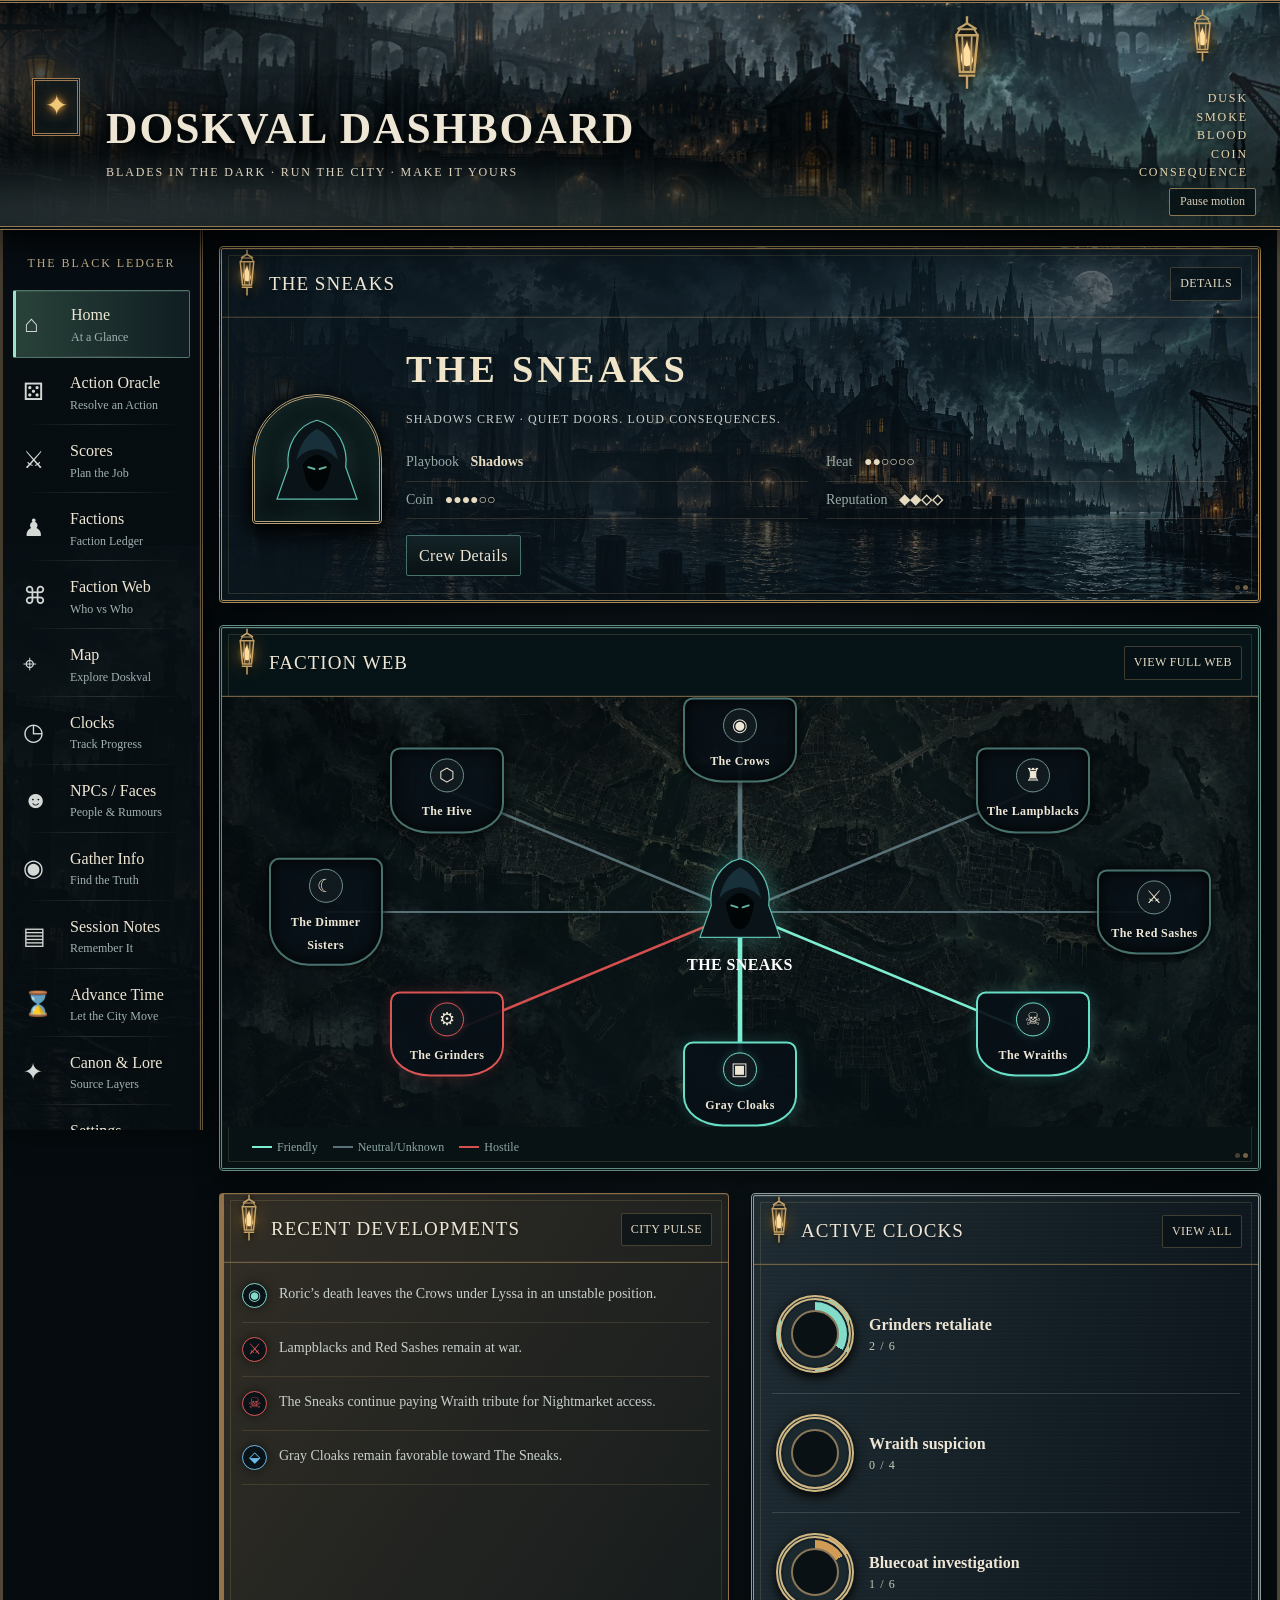
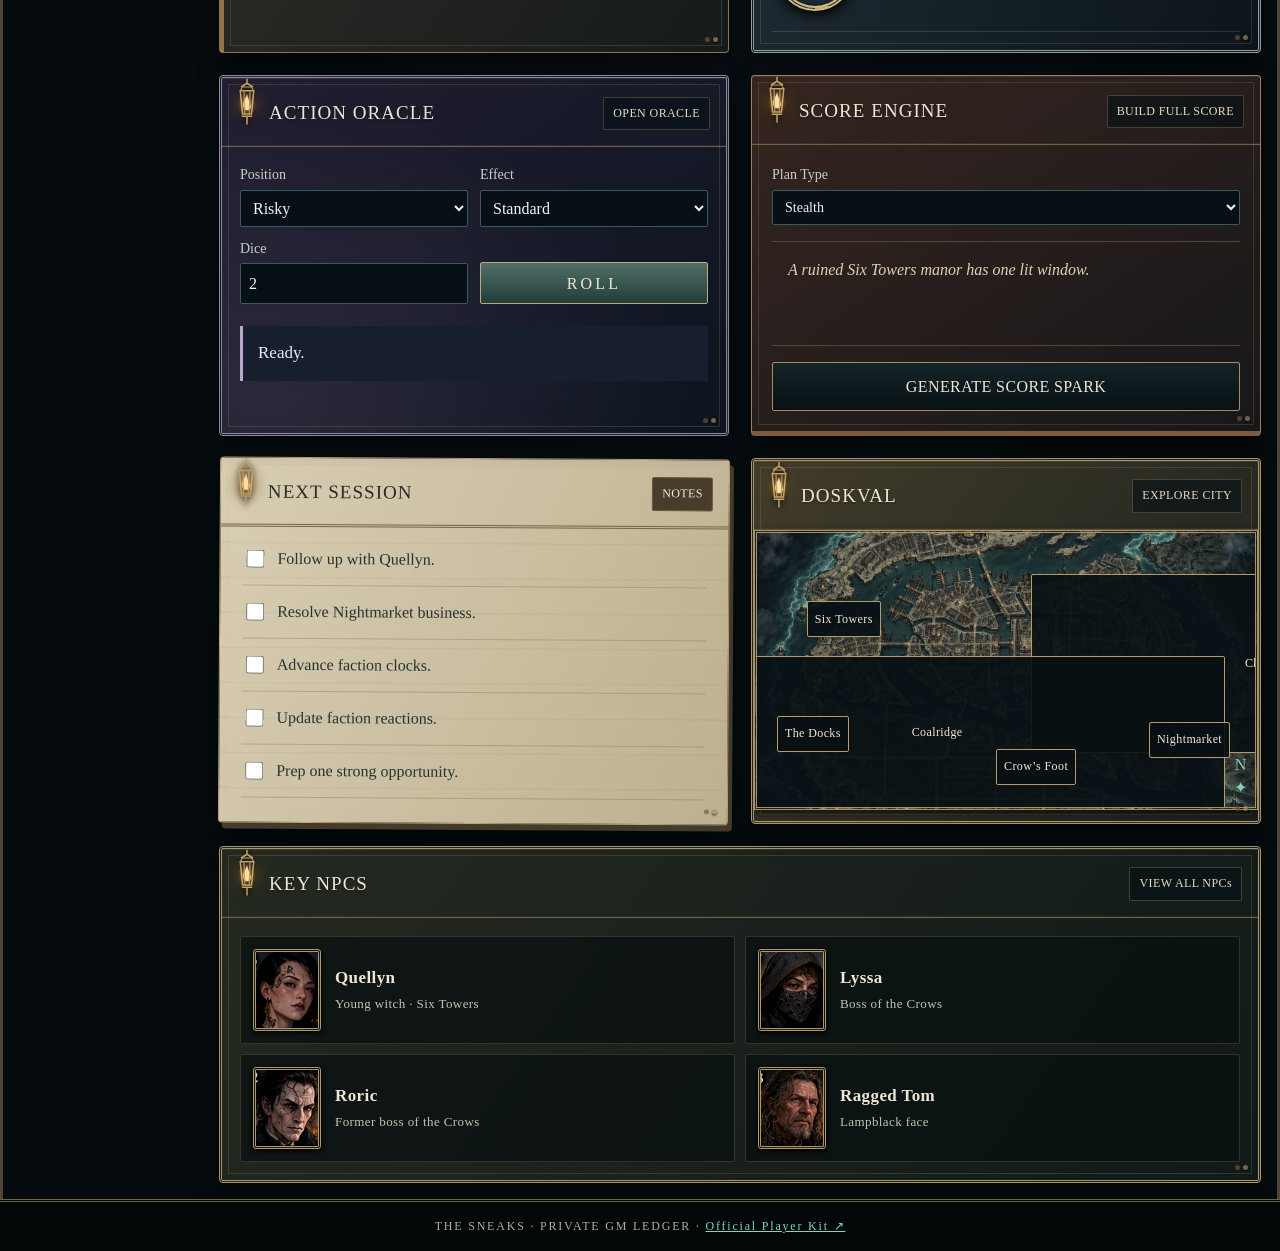
==== index.html @ c93703ad "Remove Atmosphere from dashboard" ====
<!doctype html>
<html lang="en">
<head>
<meta charset="utf-8">
<meta name="viewport" content="width=device-width,initial-scale=1,viewport-fit=cover">
<meta name="theme-color" content="#071113">
<meta name="apple-mobile-web-app-capable" content="yes">
<meta name="apple-mobile-web-app-status-bar-style" content="black-translucent">
<title>Doskval Dashboard · The Sneaks</title>
<link rel="stylesheet" href="doskval-v3.css?v=20260912-consolidated1">
<link rel="stylesheet" href="visual-v4.css?v=20260912-consolidated1">
<link rel="stylesheet" href="lore-pass.css?v=20260912-consolidated1">
<link rel="stylesheet" href="npc-gallery.css?v=20260912-consolidated1">
<link rel="stylesheet" href="npc-artwork-pass.css?v=20260912-consolidated1">
<link rel="stylesheet" href="npc-premium-pass.css?v=20260912-consolidated1">
<link rel="stylesheet" href="npc-functionality.css?v=20260912-macguffins1">
<link rel="stylesheet" href="crew-hq.css?v=20260912-consolidated1">
<link rel="stylesheet" href="consolidated.css?v=20260912-consolidated1">
<link rel="stylesheet" href="faction-experience.css?v=20260912-factionnotes1">
<link rel="stylesheet" href="map-experience.css?v=20260912-mapcanon1">
<link rel="stylesheet" href="phase1-visual.css?v=20260912-living-city">
</head>
<body>
<div class="mist m1"></div><div class="mist m2"></div>
<header class="masthead">
  <div class="lantern">✦</div>
  <div class="brand"><h1>DOSKVAL DASHBOARD</h1><p>BLADES IN THE DARK · RUN THE CITY · MAKE IT YOURS</p></div>
  <div class="cityline" aria-hidden="true">Doskvol skyline</div>
  <div class="motto">DUSK<br>SMOKE<br>BLOOD<br>COIN<br>CONSEQUENCE</div>
</header>
<div class="app-shell">
  <nav id="nav" class="sidebar" aria-label="Dashboard sections"></nav>
  <main id="main" class="main"></main>
</div>
<footer>THE SNEAKS · PRIVATE GM LEDGER · <a href="https://bladesinthedark.com/downloads" target="_blank" rel="noopener">Official Player Kit ↗</a></footer>
<script src="doskval-v3.js?v=20260912-consolidated1"></script>
<script src="canon-expansion.js?v=20260912-consolidated1"></script>
<script src="visual-v4.js?v=20260912-consolidated1"></script>
<script src="lore-pass.js?v=20260912-consolidated1"></script>
<script src="npc-gallery.js?v=20260912-consolidated1"></script>
<script src="npc-portraits-v3.js?v=20260912-home-portraits"></script>
<script src="npc-rumour-guard.js?v=20260912-contactintel2"></script>
<script src="npc-functionality.js?v=20260912-macguffins1"></script>
<script src="crew-hq.js?v=20260912-consolidated1"></script>
<script src="assets/faction-icons.js?v=20260912-factions1"></script>
<script src="faction-experience.js?v=20260912-factionnotes1"></script>
<script src="map-experience.js?v=20260912-mapcanon2"></script>
<script src="phase1-visual.js?v=20260912-living-city"></script>
</body>
</html>
---- doskval-v3.css ----
:root{--bg:#05090b;--panel:#0a1114;--panel2:#0d171b;--ink:#e7e1d3;--muted:#9ca7a3;--line:#34464a;--green:#79f0d5;--green2:#2f8f82;--blue:#79b9e9;--red:#df5a5a;--gold:#c59b57;--shadow:0 18px 40px #000b}*{box-sizing:border-box}html{background:#030607}body{margin:0;color:var(--ink);font-family:Georgia,'Times New Roman',serif;background:radial-gradient(circle at 50% -10%,#183038 0,#071014 34%,#030607 74%);min-height:100vh;overflow-x:hidden}.mist{position:fixed;border-radius:50%;filter:blur(44px);opacity:.08;background:var(--green);pointer-events:none;z-index:0}.m1{width:38vw;height:14vw;left:-8vw;top:26vh}.m2{width:45vw;height:12vw;right:-10vw;top:60vh;background:var(--blue)}body:before{content:'';position:fixed;inset:0;pointer-events:none;opacity:.16;background:repeating-linear-gradient(0deg,#fff0 0 3px,#fff1 4px,#0000 5px)}button,select,input,textarea{font:inherit}.masthead{position:relative;z-index:2;display:grid;grid-template-columns:70px auto 1fr 130px;align-items:end;gap:20px;padding:18px 24px 16px;border-bottom:4px double #30565a;background:linear-gradient(#030607ef,#071014f4);box-shadow:0 12px 28px #000}.lantern{width:58px;height:58px;border:2px solid #4ca596;display:grid;place-items:center;font-size:28px;color:var(--green);box-shadow:inset 0 0 20px #000,0 0 18px #2ed6bd26}.brand h1{margin:0;font-size:clamp(34px,4.5vw,64px);letter-spacing:3px;line-height:.95}.brand p,.motto,.pagehead p,.subtitle,.hint{letter-spacing:2px;text-transform:uppercase;font-size:10px;color:#9ac7c0}.cityline{font-size:34px;letter-spacing:7px;color:#567176;opacity:.55;text-align:center;white-space:nowrap;overflow:hidden}.motto{line-height:1.55;color:var(--gold)}.app-shell{position:relative;z-index:1;display:grid;grid-template-columns:215px minmax(0,1fr);max-width:1900px;margin:auto}.sidebar{position:sticky;top:0;height:calc(100vh - 120px);padding:12px 8px;border-right:3px double #294448;background:linear-gradient(90deg,#05090c,#081014e8);overflow:auto}.nav-title{font-size:9px;letter-spacing:3px;color:#6da69c;text-align:center;padding:7px 0 12px}.navbtn{width:100%;display:grid;grid-template-columns:38px 1fr;text-align:left;align-items:center;gap:5px;padding:10px 8px;background:transparent;color:var(--ink);border:1px solid transparent;border-left:3px solid #2f464a;cursor:pointer}.navbtn:hover,.navbtn.active{background:linear-gradient(90deg,#102528,#0b1417);border-color:#416466;border-left-color:var(--green);box-shadow:inset 0 0 20px #000}.navbtn .navicon{font-size:24px;color:#d8e8e3}.navbtn b{display:block;font-size:15px}.navbtn small{display:block;color:#7e9d99;font-size:10px;margin-top:2px}.nav-quote{margin-top:22px;padding:16px 10px;border-top:1px solid #274348;color:#78b4aa;font-style:italic;line-height:1.5}.main{padding:14px;min-width:0}.dashboard-grid{display:grid;grid-template-columns:1.15fr .9fr .75fr;grid-auto-flow:dense;gap:10px}.panel{position:relative;background:linear-gradient(145deg,#0d171b,#070c0f 78%);border:1px solid #34535a;box-shadow:var(--shadow),inset 0 0 32px #0009;min-width:0;overflow:hidden}.panel:before{content:'';position:absolute;inset:4px;border:1px solid #77dfcc20;pointer-events:none}.panel>header{display:flex;align-items:center;gap:9px;padding:12px 14px 9px;border-bottom:1px solid #284247}.panel>header span{font-size:22px;color:var(--green)}.panel>header h2{margin:0;font-size:18px;letter-spacing:1px;text-transform:uppercase}.panel>header button{margin-left:auto}.panel:not(:has(>header)){padding:16px}.panel>header+*{margin:0}.panel p{color:#bbc6c3;line-height:1.45}.dashboard-grid>.panel:nth-child(1){grid-column:1/3}.dashboard-grid>.panel:nth-child(2){grid-column:3}.dashboard-grid>.panel:nth-child(3){grid-column:1;grid-row:2/4}.dashboard-grid>.panel:nth-child(4){grid-column:2}.dashboard-grid>.panel:nth-child(5){grid-column:3;grid-row:2/4}.dashboard-grid>.panel:nth-child(6){grid-column:1}.dashboard-grid>.panel:nth-child(7){grid-column:2}.dashboard-grid>.panel:nth-child(8){grid-column:2}.dashboard-grid>.panel:nth-child(9){grid-column:3}.crewhero{display:grid;grid-template-columns:150px 1fr;gap:18px;padding:14px;align-items:center}.hood-svg{width:100%;max-width:150px;filter:drop-shadow(0 0 12px #63ebd536)}.crewhero h3{font-size:32px;margin:0}.stats{display:grid;grid-template-columns:repeat(2,minmax(150px,1fr));gap:8px;color:#97aaa6}.stats b{color:var(--ink);margin-left:8px}.developments{padding:6px 14px}.developments>div{display:flex;gap:10px;border-bottom:1px solid #243b40;padding:8px 0}.developments p{margin:0}.devicon{color:var(--green);font-size:18px}.clocklist{padding:8px 12px}.clockline{display:flex;align-items:center;gap:12px;border-bottom:1px solid #253f43;padding:8px 0}.clockline small{display:block;color:#78908d;margin-top:2px}.clockdisc,.clockbig{border:none;border-radius:50%;background:conic-gradient(var(--green) var(--p),#1b292e 0);position:relative;box-shadow:0 0 16px #54e2ca1f}.clockdisc{width:48px;height:48px}.clockdisc i,.clockbig i{position:absolute;inset:7px;background:#0a1114;border-radius:50%;border:1px solid #45686a}.clockbig{width:110px;height:110px;margin:12px auto}.clockbig i{inset:14px}.checklist{padding:10px 14px}.checklist label{display:flex;gap:10px;padding:7px 0;border-bottom:1px solid #243b40}.checklist input{accent-color:var(--green)}.quickoracle,.scorequick{padding:12px 14px}.quickoracle{display:grid;grid-template-columns:1fr 1fr 90px auto;gap:8px;align-items:end}.quickoracle label,.scorequick label,.form label{display:block;color:#93aaa6;font-size:11px}.quickoracle select,.quickoracle input,.scorequick select,.form select,.form input,.relform select,.relform input{width:100%;margin-top:4px}.resultline,.note{margin-top:10px;padding:10px;border-left:3px solid var(--green);background:#0b181a;color:#d9e6e2}.facequick{padding:8px}.facequick button{display:flex;width:100%;align-items:center;gap:8px;background:transparent;border:0;border-bottom:1px solid #233c40;color:var(--ink);padding:7px;cursor:pointer;text-align:left}.facequick small{display:block;color:#6f918b}.miniavatar,.avatar{display:grid;place-items:center;border:1px solid #4ab5a4;background:#122329;color:#dffcf6}.miniavatar{width:34px;height:34px}.avatar{float:right;width:54px;height:54px;font-size:24px}.minimap,.bigmap{position:relative;background:radial-gradient(circle,#15282d,#091114 72%);overflow:hidden}.minimap{height:230px;margin:8px}.minimap:before,.bigmap:before{content:'';position:absolute;inset:0;background:repeating-linear-gradient(17deg,transparent 0 34px,#62aa9b16 36px 38px,transparent 40px 70px)}.river-mini,.mapriver{position:absolute;background:linear-gradient(90deg,#081216,#28495288,#081216);transform:rotate(8deg)}.river-mini{left:46%;top:-10%;width:13%;height:125%}.minimap button,.district{position:absolute;background:#0b161acc;border:1px solid #4f7c77;color:#e8e1d3;font-size:10px;padding:4px 6px;z-index:2}.m0{left:10%;top:25%}.m1{left:55%;top:15%}.m2{right:6%;top:45%}.m3{left:4%;bottom:20%}.m4{right:5%;bottom:18%}.m5{left:48%;bottom:8%}.compass{position:absolute;right:8px;bottom:8px;color:#78cdbc;text-align:center;z-index:2}.pagehead{display:flex;justify-content:space-between;align-items:end;padding:12px 8px;border-bottom:4px double #31555a;margin-bottom:12px}.pagehead h2{font-size:34px;margin:0;text-transform:uppercase;letter-spacing:2px}.pagehead span{color:#89a7a1}.pagehead>b{color:var(--green);letter-spacing:6px}.two{display:grid;grid-template-columns:1fr 1fr;gap:12px}.form{display:flex;flex-direction:column;gap:12px}.form h3{margin:4px 0}.choices,.pips{display:flex;gap:7px;flex-wrap:wrap}.choices button.selected,.pips button.selected{background:#18322f;border-color:var(--green);color:#fff}.pips button{border-radius:50%;width:42px;height:42px;padding:0}.oracleout{text-align:center;min-height:350px;display:flex;flex-direction:column;justify-content:center}.bigicon{font-size:60px;color:var(--green)}.diceout{display:flex;justify-content:center;gap:8px}.diceout i{font-style:normal;border:1px solid #57958a;padding:8px 11px;background:#101d21;font-size:20px}.good{color:#8ff3d7!important}.mixed{color:#f0c870!important}.bad{color:#ef7777!important}.cards{display:grid;grid-template-columns:repeat(auto-fit,minmax(260px,1fr));gap:10px}.factioncard .ficon{float:right;font-size:32px;color:var(--green)}.campaign{border-left:3px solid var(--blue);padding-left:9px}.standing{margin-top:12px;padding-top:10px;border-top:1px solid #284248}.standing button{float:right;margin-left:5px}.search,.notes{width:100%;background:#061013;border:1px solid #355b5b;color:#eef7f3;padding:12px}.search{margin-bottom:12px}.notes{min-height:58vh;resize:vertical}.badge{display:inline-block;border:1px solid #4b766f;padding:3px 7px;font-size:9px;text-transform:uppercase;letter-spacing:1px;color:#98cec5}.history{border-top:1px solid #294246;padding-top:9px}.fullweb{padding:15px}.webstage{height:520px;position:relative;background:radial-gradient(circle at 50% 50%,#173130 0,#0a1114 47%,#05090b 75%);overflow:hidden}.weblines{position:absolute;inset:0;width:100%;height:100%;z-index:0}.weblines line{stroke-width:.45}.weblines .friend{stroke:#7eeed3}.weblines .enemy{stroke:#d64f4f}.weblines .neutral{stroke:#587176}.webcenter,.webnode{position:absolute;transform:translate(-50%,-50%);z-index:2;text-align:center}.webcenter{left:50%;top:50%;width:132px;background:transparent;border:0;color:#fff}.webcenter .hood-svg{width:100px}.webnode{width:104px;min-height:70px;border-radius:50%;background:#091114dd}.webnode span{display:block;font-size:20px}.webnode b{font-size:10px}.webnode.friendly{border-color:#67dfc7;box-shadow:0 0 14px #67dfc733}.webnode.hostile{border-color:#db5555;box-shadow:0 0 14px #db555533}.legend{padding:9px;color:#8da7a2;font-size:10px}.l{display:inline-block;width:20px;height:2px;margin:0 5px 3px 12px}.l.friend{background:#7eeed3}.l.neutral{background:#587176}.l.enemy{background:#d64f4f}.relform{display:grid;grid-template-columns:1fr 1fr 1fr 2fr auto;gap:8px}.bigmap{height:650px}.mapriver{left:43%;top:-10%;width:14%;height:125%}.district{font-size:11px;padding:7px}.d0{left:48%;top:4%}.d1{left:65%;top:13%}.d2{left:54%;top:27%}.d3{left:24%;top:27%}.d4{left:38%;top:39%}.d5{left:61%;top:43%}.d6{left:28%;top:48%}.d7{left:8%;top:38%}.d8{left:54%;top:62%}.d9{left:28%;top:69%}.d10{left:12%;top:60%}.d11{left:42%;top:83%}.bigc{font-size:18px}.clockcontrols{display:flex;gap:7px;justify-content:center}.crewdetail{display:grid;grid-template-columns:180px 1fr;gap:20px;align-items:center}.crewdetail .hood-svg{max-width:180px}button{border:1px solid #47716c;background:linear-gradient(#132327,#091114);color:var(--ink);padding:8px 12px;cursor:pointer}button:hover{border-color:var(--green);box-shadow:0 0 12px #57e5cc25}.primary{background:linear-gradient(#1f514b,#102822);border-color:#6de2cc;text-transform:uppercase;letter-spacing:1px}.big{padding:13px 16px}.form input,.form select,.relform input,.relform select,.quickoracle input,.quickoracle select,.scorequick select{background:#071014;color:#eef6f3;border:1px solid #3a5b5b;padding:8px}footer{position:relative;z-index:2;text-align:center;padding:10px;border-top:1px solid #244146;color:#627f7a;font-size:10px;background:#040708}footer a{color:#7ed6c6}@media(max-width:1250px){.dashboard-grid{grid-template-columns:1fr 1fr}.dashboard-grid>.panel{grid-column:auto!important;grid-row:auto!important}.dashboard-grid>.panel:nth-child(1){grid-column:1/3!important}.quickoracle{grid-template-columns:1fr 1fr}.cityline{display:none}.masthead{grid-template-columns:60px 1fr 110px}.brand h1{font-size:42px}}@media(max-width:820px){.masthead{grid-template-columns:48px 1fr;padding:12px}.lantern{width:42px;height:42px}.motto{display:none}.brand h1{font-size:30px}.brand p{font-size:8px}.app-shell{display:block}.sidebar{position:sticky;top:0;z-index:20;height:auto;display:flex;overflow:auto;border-right:0;border-bottom:3px double #2e5558;padding:6px;background:#050a0df4}.nav-title,.nav-quote{display:none}.navbtn{min-width:118px;width:auto;display:flex;padding:8px;border-left:1px solid #29484b}.navbtn .navicon{font-size:18px}.navbtn b{font-size:12px}.navbtn small{font-size:8px}.main{padding:8px}.dashboard-grid,.two{grid-template-columns:1fr}.dashboard-grid>.panel:nth-child(1){grid-column:auto!important}.crewhero{grid-template-columns:100px 1fr}.crewhero h3{font-size:23px}.stats{grid-template-columns:1fr}.webstage{height:440px}.webnode{width:82px;min-height:58px;padding:5px}.webnode b{font-size:8px}.webcenter{width:100px}.webcenter .hood-svg{width:80px}.relform{grid-template-columns:1fr}.bigmap{height:520px}.crewdetail{grid-template-columns:110px 1fr}.pagehead h2{font-size:26px}.pagehead>b{display:none}.cards{grid-template-columns:1fr}.quickoracle{grid-template-columns:1fr 1fr}.panel>header h2{font-size:15px}.panel>header button{font-size:9px;padding:6px}.minimap{height:250px}}
---- visual-v4.css ----
:root{--v4-cream:#efe7d3;--v4-cyan:#77ead7;--v4-blue:#6bbbe8;--v4-red:#e35757;--v4-amber:#d09b55}.masthead{min-height:118px;overflow:hidden;background:linear-gradient(90deg,#05090ce8 0 31%,#081419d9 52%,#05090cf2 100%),radial-gradient(circle at 76% 40%,#4a738233,transparent 22%)}.masthead:after{content:'';position:absolute;left:34%;right:135px;bottom:0;height:88px;opacity:.78;background:linear-gradient(to top,#020405 0 17px,transparent 17px),linear-gradient(90deg,transparent 0 2%,#081014 2% 5%,transparent 5% 8%,#081014 8% 12%,transparent 12% 15%,#081014 15% 17%,transparent 17% 22%,#081014 22% 28%,transparent 28% 31%,#081014 31% 34%,transparent 34% 38%,#081014 38% 44%,transparent 44% 49%,#081014 49% 53%,transparent 53% 58%,#081014 58% 63%,transparent 63% 70%,#081014 70% 74%,transparent 74% 80%,#081014 80% 86%,transparent 86% 91%,#081014 91% 95%,transparent 95%),linear-gradient(160deg,transparent 0 44%,#071014 45% 50%,transparent 51%) ;clip-path:polygon(0 100%,0 66%,4% 64%,4% 45%,7% 45%,7% 24%,10% 24%,10% 54%,13% 54%,13% 38%,16% 38%,16% 58%,20% 58%,20% 18%,24% 18%,24% 50%,28% 50%,28% 30%,31% 30%,31% 62%,35% 62%,35% 42%,39% 42%,39% 8%,42% 8%,42% 50%,46% 50%,46% 35%,50% 35%,50% 65%,54% 65%,54% 48%,57% 48%,57% 14%,61% 14%,61% 54%,65% 54%,65% 31%,69% 31%,69% 62%,73% 62%,73% 40%,77% 40%,77% 21%,80% 21%,80% 55%,84% 55%,84% 33%,88% 33%,88% 60%,92% 60%,92% 43%,96% 43%,96% 27%,100% 27%,100% 100%)}.cityline{font-size:0;height:74px;position:relative}.cityline:before{content:'A quiet city.\A A thousand loud ambitions.';white-space:pre;position:absolute;left:15%;top:23px;font:italic 12px/1.35 Georgia;color:#c7d8d2;letter-spacing:.4px;text-align:left}.panel{border-color:#45656a;background:linear-gradient(145deg,#0c1519,#060a0d 82%)}.panel>header{background:linear-gradient(90deg,#0d181d,#081014 74%);border-bottom-color:#335257}.panel>header h2{font-size:19px}.crewhero{grid-template-columns:170px 1fr}.crewhero .hood-svg{max-width:170px;background:radial-gradient(circle at 50% 45%,#27474d99,#071014 68%);border-radius:44% 44% 12% 12%;padding:4px;filter:drop-shadow(0 0 18px #63e5cf55)}.developments>div{align-items:center}.devicon{width:34px;height:34px;display:grid;place-items:center;border:1px solid currentColor;border-radius:50%;background:#091216;box-shadow:0 0 12px #0008}.developments>div:nth-child(2) .devicon,.developments>div:nth-child(3) .devicon{color:var(--v4-red)}.developments>div:nth-child(4) .devicon{color:var(--v4-blue)}.clockdisc{width:55px;height:55px}.clockline:nth-child(2) .clockdisc{background:conic-gradient(var(--v4-red) var(--p),#1b292e 0)}.clockline:nth-child(3) .clockdisc{background:conic-gradient(var(--v4-amber) var(--p),#1b292e 0)}.facequick button{padding:5px 7px;gap:10px;min-height:58px}.miniavatar,.avatar{overflow:hidden;padding:0;background:#081014;border-color:#68cdbc;box-shadow:0 0 12px #62d8c32b}.miniavatar{width:48px;height:48px;flex:0 0 48px}.avatar{width:74px;height:74px}.miniavatar svg,.avatar svg{display:block;width:100%;height:100%}.portrait-quellyn{background:radial-gradient(circle at 50% 30%,#2d4e55,#081014 70%)}.portrait-lyssa{background:radial-gradient(circle at 50% 28%,#3b3244,#081014 70%)}.portrait-roric{background:radial-gradient(circle at 50% 28%,#25353b,#06090b 72%)}.portrait-ragged-tom{background:radial-gradient(circle at 50% 26%,#513526,#090c0e 70%)}.portrait-iruvian-dusk{background:radial-gradient(circle at 50% 26%,#243b5a,#070a0f 72%)}.minimap,.bigmap{background:radial-gradient(circle at 50% 45%,#1b3337,#071014 72%)}.minimap:after,.bigmap:after{content:'';position:absolute;inset:0;opacity:.25;pointer-events:none;background:repeating-radial-gradient(ellipse at 50% 50%,transparent 0 18px,#9ab7ac18 19px 20px,transparent 21px 40px),repeating-linear-gradient(27deg,transparent 0 31px,#91b9ae13 32px 34px,transparent 35px 61px)}.minimap button,.district{z-index:3;background:#071014e8;border-color:#6b8e86}.webstage{background:radial-gradient(circle at 50% 50%,#183a3a 0,#0a1114 42%,#040708 76%)}.webnode{border-width:2px;box-shadow:inset 0 0 15px #000,0 0 12px #000}.webnode span{width:34px;height:34px;margin:0 auto 4px;display:grid;place-items:center;border-radius:50%;border:1px solid #70908a;background:#111a1e;font-size:18px}.webnode.friendly span{border-color:#70ddca;box-shadow:0 0 10px #61e9ce33}.webnode.hostile span{border-color:#e05757;box-shadow:0 0 10px #e0575733}.webcenter .hood-svg{filter:drop-shadow(0 0 14px #65e7d04f)}.navbtn .navicon{font-size:27px}.navbtn.active{background:linear-gradient(90deg,#17302f,#0a1215 82%)}.dashboard-grid{gap:12px}.resultline{font-size:17px}.panel button{letter-spacing:.4px}@media(max-width:1250px){.masthead:after{left:42%}.cityline:before{display:none}}@media(max-width:820px){.masthead:after{display:none}.crewhero{grid-template-columns:120px 1fr}.crewhero .hood-svg{max-width:120px}.miniavatar{width:44px;height:44px;flex-basis:44px}}
---- lore-pass.css ----
.loreGrid{display:grid;grid-template-columns:repeat(auto-fit,minmax(270px,1fr));gap:12px;padding:14px}.loreNpc{display:grid;grid-template-columns:72px 1fr;gap:12px;padding:12px;border:1px solid rgba(111,236,220,.24);background:linear-gradient(135deg,rgba(13,29,34,.95),rgba(5,12,15,.96));min-height:116px}.loreNpc h3{margin:0;color:#eee8da;font-family:Georgia,serif;letter-spacing:.04em}.loreNpc small{display:block;color:#6fd8ca;margin:3px 0 6px;text-transform:uppercase;font-size:10px;letter-spacing:.12em}.loreNpc b{font-size:12px;color:#c9c2b3}.loreNpc p{margin:5px 0 0;line-height:1.35;color:#c9c5bb}.lorePortrait{width:68px;height:82px;display:grid;place-items:center;border:1px solid #62cfc1;background:radial-gradient(circle at 50% 32%,rgba(104,234,217,.25),transparent 34%),linear-gradient(155deg,#183039,#071014);box-shadow:inset 0 0 24px #020607,0 0 12px rgba(74,222,207,.12);clip-path:polygon(12% 0,88% 0,100% 12%,100% 100%,0 100%,0 12%)}.lorePortrait span{font-family:Georgia,serif;font-size:24px;color:#d9eee8;text-shadow:0 0 9px #6ce2d2}.contact.friend{border-left:3px solid #71e5cc}.contact.rival{border-left:3px solid #d85c66}.contact.contact{border-left:3px solid #7abde8}.factionLoreGrid{display:grid;grid-template-columns:repeat(auto-fit,minmax(350px,1fr));gap:14px}.factionLore{padding-bottom:14px}.factionLore>p,.factionLore>h3,.campaignNote{margin-left:16px;margin-right:16px}.factionLore h3{font-family:Georgia,serif;color:#78dfd0;border-bottom:1px solid rgba(111,236,220,.18);padding-bottom:5px}.campaignNote{padding:9px;border-left:3px solid #77ead4;background:rgba(72,206,188,.08);color:#d9e7df}.campaignNote b{color:#7cebd7;margin-right:6px}.factionLore header>b{margin-left:auto;color:#75dcca;font-size:11px;text-transform:uppercase;letter-spacing:.1em}@media(max-width:700px){.factionLoreGrid{grid-template-columns:1fr}.loreGrid{grid-template-columns:1fr}.loreNpc{grid-template-columns:58px 1fr}.lorePortrait{width:54px;height:68px}}
---- npc-gallery.css ----
.npcPageHead{display:flex;align-items:end;justify-content:space-between;gap:16px;margin-bottom:12px}.npcPageHead p{margin:0 0 3px;color:#6fd9ca;letter-spacing:.16em;font-size:11px}.npcPageHead h1{margin:0;font-family:Georgia,serif;font-size:30px;color:#eee8da}.npcSearch{display:flex;align-items:center;gap:8px;min-width:320px;border:1px solid rgba(111,236,220,.34);background:#081316;padding:8px 12px}.npcSearch input{width:100%;background:none;border:0;outline:0;color:#e7e1d4;font:14px Georgia,serif}.npcToolbar{display:flex;gap:8px;flex-wrap:wrap;margin-bottom:12px}.npcToolbar button{background:#091417;border:1px solid rgba(111,236,220,.28);color:#bfc9c3;padding:8px 12px}.npcToolbar button.active{border-color:#7cebd7;box-shadow:0 0 10px rgba(124,235,215,.15);color:#f1ede4}.npcToolbar span{opacity:.6;margin-left:4px}.npcWorkspace{display:grid;grid-template-columns:minmax(0,1.65fr) minmax(310px,.85fr);gap:14px;align-items:start}.npcGallery{min-height:680px}.npcGallery>header small{margin-left:auto;color:#6fd9ca}.npcTiles{display:grid;grid-template-columns:repeat(4,minmax(0,1fr));gap:10px;padding:12px}.npcTile{padding:0;background:#071014;border:1px solid rgba(123,211,198,.28);text-align:left;overflow:hidden;box-shadow:inset 0 0 20px rgba(0,0,0,.5)}.npcTile:hover,.npcTile.selected{border-color:#7ff0df;box-shadow:0 0 0 1px rgba(127,240,223,.3),0 0 18px rgba(74,222,207,.12)}.npcTilePortrait{aspect-ratio:4/5;background:#061014;overflow:hidden}.npcPortraitArt{display:block;width:100%;height:100%;object-fit:cover;filter:saturate(.82) contrast(1.06)}.npcTileText{padding:8px 9px 9px;border-top:1px solid rgba(111,236,220,.17);min-height:50px}.npcTileText b{display:block;color:#eee8da;font:700 15px Georgia,serif;white-space:nowrap;overflow:hidden;text-overflow:ellipsis}.npcTileText small{display:block;color:#7dbfb5;font-size:10px;line-height:1.2;margin-top:2px;white-space:nowrap;overflow:hidden;text-overflow:ellipsis}.npcDetail{position:sticky;top:10px;overflow:hidden}.npcDetail>header{align-items:center}.npcDetail header div{min-width:0}.npcDetail header h2{margin:0}.npcDetail header small{color:#83cabe}.npcHeroPortrait{position:relative;margin:0 12px 12px;height:320px;overflow:hidden;border:1px solid rgba(111,236,220,.25);background:#050a0c}.npcHeroPortrait .portraitBig{width:100%;height:100%}.vizLabel{position:absolute;right:8px;bottom:8px;background:rgba(4,10,12,.82);border:1px solid rgba(124,235,215,.35);padding:4px 6px;font-size:8px;letter-spacing:.14em;color:#82d8cb}.npcFacts{display:grid;grid-template-columns:1fr 1fr;gap:8px;padding:0 12px 10px}.npcFacts div{padding:7px;border:1px solid rgba(111,236,220,.16);background:rgba(9,24,27,.65)}.npcFacts label{display:block;color:#6fd9ca;font-size:9px;letter-spacing:.12em}.npcFacts b{color:#ded8cb;font:12px Georgia,serif}.npcTags{display:flex;flex-wrap:wrap;gap:6px;padding:0 12px 10px}.npcTags span{border:1px solid rgba(111,236,220,.26);padding:4px 6px;color:#b8d2cc;font-size:9px}.npcDetail section{margin:0 12px;padding:10px 0;border-top:1px solid rgba(111,236,220,.14)}.npcDetail section h3{margin:0 0 5px;color:#77dfd0;font-size:11px;letter-spacing:.14em}.npcDetail section p{margin:0;color:#c8c3b8;line-height:1.42}.npcDetailBtns{display:grid;grid-template-columns:1fr 1fr;gap:8px;padding:10px 12px 12px}.npcDetailBtns button{background:#0a171a;border:1px solid rgba(111,236,220,.32);color:#e1dccc;padding:8px}.npcEmpty{padding:24px;color:#9aa9a4}@media(max-width:1180px){.npcTiles{grid-template-columns:repeat(3,1fr)}.npcWorkspace{grid-template-columns:1fr .9fr}}@media(max-width:900px){.npcWorkspace{grid-template-columns:1fr}.npcDetail{position:relative;top:auto}.npcTiles{grid-template-columns:repeat(3,1fr)}}@media(max-width:650px){.npcPageHead{display:block}.npcSearch{min-width:0;margin-top:10px}.npcTiles{grid-template-columns:repeat(2,1fr)}}
---- npc-artwork-pass.css ----
.realNpcSprite{width:100%;height:100%;display:block;background-repeat:no-repeat;background-color:#05090b;filter:saturate(.9) contrast(1.08) brightness(.94)}
.npcTile.selected .realNpcSprite{filter:saturate(.98) contrast(1.09) brightness(1)}
.realNpcHeroSprite{position:absolute;inset:0;width:100%;height:100%;background-repeat:no-repeat;filter:saturate(.93) contrast(1.08) brightness(.95)}
.npcHeroPortrait{position:relative;height:340px;overflow:hidden;background:#05090b;border:1px solid rgba(111,236,220,.26)}
.npcHeroPortrait:after{content:"";position:absolute;inset:0;pointer-events:none;box-shadow:inset 0 0 55px rgba(0,0,0,.52),inset 0 -55px 55px rgba(0,0,0,.28)}
.npcTilePortrait{background:#05090b}.npcTileText{background:linear-gradient(180deg,rgba(6,15,18,.94),rgba(4,10,12,.98))}.npcTileText b{font-size:16px}
.npcDossier{margin:0 12px 4px}.dossierGrid{display:grid;grid-template-columns:1fr 1fr;gap:7px;margin:0 0 9px}.dossierGrid>div{padding:7px 8px;border:1px solid rgba(111,236,220,.18);background:rgba(5,15,18,.76)}.dossierGrid .wide{grid-column:1/-1}.dossierGrid label{display:block;font-size:9px;letter-spacing:.14em;color:#73dccc;margin-bottom:2px}.dossierGrid b{font:12px Georgia,serif;color:#e2ddd0}.npcDossier section{margin:0!important;padding:10px 0!important;border-top:1px solid rgba(111,236,220,.14)}.npcDossier h3{margin:0 0 5px!important;color:#76dfd0!important;font-size:11px!important;letter-spacing:.14em}.npcDossier p{margin:0;color:#cbc5ba;line-height:1.45}.npcWorkspace{grid-template-columns:minmax(0,1.55fr) minmax(360px,.95fr)}
@media(max-width:900px){.npcWorkspace{grid-template-columns:1fr}.npcHeroPortrait{height:300px}}
---- npc-premium-pass.css ----
/* Premium NPC visual pass — match the approved Doskval mockup */
:root{--premium-teal:#74e5d4;--premium-ink:#04090b;--premium-panel:#071216;--premium-bronze:#6f5135}
body{background:
  radial-gradient(circle at 55% 0%,rgba(51,106,102,.09),transparent 34%),
  linear-gradient(180deg,#050b0e,#030709 78%);}

.masthead{border-top:3px solid rgba(111,81,53,.75);border-bottom:2px solid rgba(111,81,53,.72);
  box-shadow:0 2px 0 #091416,0 9px 28px rgba(0,0,0,.5)}
.app-shell{border-left:3px solid rgba(111,81,53,.55);border-right:3px solid rgba(111,81,53,.55)}
.sidebar{box-shadow:inset -1px 0 rgba(116,229,212,.12),inset -9px 0 22px rgba(0,0,0,.25)}
.npcPageHead h1{font-size:34px;letter-spacing:.015em;text-shadow:0 2px 8px rgba(0,0,0,.6)}
.npcPageHead p,.npcGallery>header h2{letter-spacing:.18em}
.npcToolbar{gap:7px}
.npcToolbar button{font-family:Georgia,serif;font-size:13px;background:linear-gradient(180deg,#0b191c,#071114);
  border-color:rgba(116,229,212,.32);box-shadow:inset 0 0 0 1px rgba(0,0,0,.5)}
.npcToolbar button.active{border-color:var(--premium-teal);color:#f2ecdf;box-shadow:0 0 13px rgba(84,225,207,.16),inset 0 0 12px rgba(65,187,173,.08)}
.npcWorkspace.premiumWorkspace{grid-template-columns:minmax(0,1.62fr) minmax(390px,.88fr);gap:14px}
.npcTiles{grid-template-columns:repeat(5,minmax(0,1fr));gap:7px;padding:10px}
.npcTile{background:#050c0f;border-color:rgba(116,229,212,.29);box-shadow:inset 0 0 0 1px rgba(0,0,0,.7),0 2px 8px rgba(0,0,0,.34)}
.npcTile:hover,.npcTile.selected{transform:translateY(-1px);border-color:#75ead8;box-shadow:0 0 0 1px rgba(117,234,216,.28),0 0 14px rgba(62,218,198,.14),0 4px 12px rgba(0,0,0,.45)}
.npcTilePortrait{aspect-ratio:1/1.02;background:#05090b;border-bottom:1px solid rgba(116,229,212,.24)}
.premiumNpcArt{width:100%;height:100%;display:block;background-repeat:no-repeat;background-color:#05090b;
  filter:saturate(.86) contrast(1.09) brightness(.94);transition:filter .16s ease,transform .16s ease}
.npcTile:hover .premiumNpcArt,.npcTile.selected .premiumNpcArt{filter:saturate(.98) contrast(1.08) brightness(1.02);transform:scale(1.015)}
.npcTileText{padding:6px 8px 8px;min-height:46px;background:linear-gradient(180deg,rgba(4,13,16,.96),rgba(3,9,11,.99))}
.npcTileText b{font-size:15px;letter-spacing:.01em}
.npcTileText small{font-size:10px;color:#76cfc1}
.npcDetail{border-color:rgba(116,229,212,.25);box-shadow:0 10px 28px rgba(0,0,0,.34)}
.npcDetail>header{background:linear-gradient(90deg,rgba(8,26,28,.95),rgba(4,12,15,.9));border-bottom:1px solid rgba(116,229,212,.22)}
.npcDetail header h2{font-size:23px;letter-spacing:.035em}
.npcHeroPortrait{height:300px;margin:0 10px 10px;border-color:rgba(116,229,212,.32);box-shadow:inset 0 0 36px rgba(0,0,0,.45)}
.premiumNpcHero{position:absolute;inset:0;background-repeat:no-repeat;background-color:#05090b;
  filter:saturate(.9) contrast(1.07) brightness(.96)}
.npcHeroPortrait:after{content:"";position:absolute;inset:0;pointer-events:none;
  box-shadow:inset 0 0 60px rgba(0,0,0,.42),inset 0 -55px 55px rgba(0,0,0,.25)}
.npcFacts div,.dossierGrid>div{background:linear-gradient(180deg,rgba(6,18,21,.9),rgba(4,12,14,.94));border-color:rgba(116,229,212,.2)}
.npcDetail section{border-color:rgba(116,229,212,.18)}
.vizLabel{z-index:2}
footer{border-top:2px solid rgba(111,81,53,.6);letter-spacing:.15em}

/* Portrait quality pass: never use nearest-neighbour rendering and soften JPEG macro-blocks. */
.realNpcSprite,.realNpcHeroSprite,.allNpcPainted,.premiumNpcArt,.premiumNpcHero{
  image-rendering:auto!important;
  -ms-interpolation-mode:bicubic;
  backface-visibility:hidden;
  transform-style:preserve-3d;
  background-repeat:no-repeat!important;
  background-color:#05090b;
}
.npcTile .realNpcSprite,.npcTile .allNpcPainted{
  filter:saturate(.93) contrast(1.04) brightness(.98) blur(.12px)!important;
  transform:translateZ(0) scale(1.003)!important;
}
.npcTile.selected .realNpcSprite,.npcTile:hover .realNpcSprite,.npcTile.selected .allNpcPainted,.npcTile:hover .allNpcPainted{
  filter:saturate(.98) contrast(1.045) brightness(1) blur(.08px)!important;
}
.npcHeroPortrait{
  background:
    radial-gradient(circle at 50% 42%,rgba(72,151,142,.11),transparent 38%),
    linear-gradient(180deg,#071417,#03080a)!important;
  display:flex;
  align-items:center;
  justify-content:center;
}
.npcHeroPortrait .realNpcHeroSprite{
  position:absolute!important;
  left:50%!important;
  top:50%!important;
  right:auto!important;
  bottom:auto!important;
  width:min(100%,300px)!important;
  height:min(100%,300px)!important;
  transform:translate(-50%,-50%) translateZ(0)!important;
  filter:saturate(.96) contrast(1.035) brightness(.99) blur(.14px)!important;
  box-shadow:0 0 0 1px rgba(116,229,212,.18),0 0 42px rgba(0,0,0,.55);
}
.npcHeroPortrait:before{
  content:"";
  position:absolute;
  inset:12px;
  border:1px solid rgba(116,229,212,.11);
  pointer-events:none;
  z-index:1;
}
@media(max-width:1350px){.npcTiles{grid-template-columns:repeat(4,minmax(0,1fr))}.npcWorkspace.premiumWorkspace{grid-template-columns:minmax(0,1.5fr) minmax(350px,.9fr)}}
@media(max-width:1080px){.npcTiles{grid-template-columns:repeat(3,minmax(0,1fr))}.npcWorkspace.premiumWorkspace{grid-template-columns:1fr}.npcDetail{position:relative}.npcHeroPortrait{height:320px}}
@media(max-width:650px){.npcTiles{grid-template-columns:repeat(2,minmax(0,1fr))}.npcHeroPortrait{height:280px}}
---- npc-functionality.css ----
/* NPC functionality pass: lore hooks, rumor engine, and editable NPC workshop */
.npcLoreBox{margin:0 12px 12px;padding:10px;border:1px solid rgba(111,236,220,.22);background:linear-gradient(180deg,rgba(7,22,25,.95),rgba(4,12,14,.96));box-shadow:inset 0 0 22px rgba(0,0,0,.28)}
.npcLoreBox h3{margin:0 0 8px;color:#77dfd0;font-size:11px;letter-spacing:.14em}.npcLoreGrid{display:grid;grid-template-columns:1fr 1fr;gap:8px}.npcLoreCard{padding:9px;border:1px solid rgba(111,236,220,.16);background:rgba(3,10,12,.7)}.npcLoreCard label{display:block;color:#6fd9ca;font-size:9px;letter-spacing:.12em;margin-bottom:4px}.npcLoreCard p{margin:0;color:#d3cec2;line-height:1.38}.npcLoreActions{display:flex;gap:8px;margin-top:8px}.npcLoreActions button,.npcWorkshopBtn{background:#0a171a;border:1px solid rgba(111,236,220,.34);color:#e7e1d4;padding:7px 10px;font:12px Georgia,serif}.npcLoreActions button:hover,.npcWorkshopBtn:hover{border-color:#7cebd7}.npcWorkshopBtn{margin-left:auto}
.npcActivityCard{margin-bottom:8px}.contactIntel{padding:10px;border:1px solid rgba(111,236,220,.22);background:rgba(3,10,12,.78)}.contactIntel>label{display:block;color:#6fd9ca;font-size:9px;letter-spacing:.12em;margin-bottom:4px}.contactIntel>p{margin:0 0 10px;color:#d3cec2;line-height:1.4}.intelQuality{display:flex;gap:6px;margin:0 0 9px;padding:0;border:0}.intelQuality legend{width:100%;margin-bottom:5px;color:#6fd9ca;font-size:9px;letter-spacing:.12em}.intelQuality label{flex:1;display:flex;align-items:center;justify-content:center;gap:5px;min-height:34px;border:1px solid rgba(111,236,220,.22);background:#071216;color:#cbc7bc;font:12px Georgia,serif;cursor:pointer}.intelQuality label:has(input:checked){border-color:#7cebd7;color:#f2ede2;box-shadow:0 0 10px rgba(124,235,215,.12)}.intelQuality input{accent-color:#65d9c8}.gatherIntel{width:100%;background:linear-gradient(180deg,#123036,#09191d);border:1px solid #62cfc0;color:#f3eee3;padding:9px;font:700 12px Georgia,serif;letter-spacing:.06em}.gatherIntel:hover{box-shadow:0 0 14px rgba(98,207,192,.18)}.intelResult{min-height:54px;margin-top:9px;padding:9px;border-left:3px solid #62cfc0;background:rgba(11,28,31,.78);color:#d7d1c5;line-height:1.4}.intelResult span{color:#94aaa5;font-style:italic}.intelResult b{display:block;margin-bottom:4px;color:#7cebd7;font-size:9px;letter-spacing:.13em}.intelResult p{margin:0}
.intelResult .intelLead{margin:0 0 9px;color:#eee8dc;font-style:italic}.intelDossier{display:grid;gap:6px;margin:0}.intelDossier div{padding:7px;border:1px solid rgba(111,236,220,.14);background:rgba(2,9,11,.55)}.intelDossier dt{color:#6fd9ca;font-size:9px;letter-spacing:.12em}.intelDossier dd{margin:2px 0 0;color:#d7d1c5}.intelSource{display:block;margin-top:9px;padding-top:8px;border-top:1px solid rgba(111,236,220,.16);color:#91a49f;line-height:1.5}.intelSource b{display:inline;margin:0;color:#6fd9ca;font-size:9px}.intelSource br+ b{color:#c6a86a}
.npcWorkshop{margin-top:10px;border:1px solid rgba(111,236,220,.28);background:#050d10;padding:12px}.npcWorkshopHead{display:flex;align-items:center;justify-content:space-between;gap:10px;margin-bottom:10px}.npcWorkshopHead h2{margin:0;color:#eee8da;font:700 22px Georgia,serif}.npcWorkshopGrid{display:grid;grid-template-columns:1fr 1fr;gap:10px}.npcWorkshop label{display:block;color:#72dccc;font-size:10px;letter-spacing:.1em}.npcWorkshop input,.npcWorkshop textarea,.npcWorkshop select{width:100%;box-sizing:border-box;margin-top:4px;background:#071216;border:1px solid rgba(111,236,220,.25);color:#e8e2d5;padding:8px;font:13px Georgia,serif}.npcWorkshop textarea{min-height:86px;resize:vertical}.npcWorkshop .wide{grid-column:1/-1}.portraitChooser{grid-column:1/-1}.portraitChooserGrid{display:grid;grid-template-columns:repeat(10,minmax(0,1fr));gap:5px;max-height:320px;overflow:auto;padding:6px;border:1px solid rgba(111,236,220,.18);background:#020709}.portraitChoice{position:relative;aspect-ratio:1/1;border:1px solid rgba(111,236,220,.22);overflow:hidden;background:#04090b;padding:0}.portraitChoice.active{outline:2px solid #78e6d6;outline-offset:1px}.portraitChoice span{position:absolute;left:3px;bottom:2px;background:rgba(0,0,0,.72);color:#d9d2c5;font-size:8px;padding:1px 3px;z-index:2}.portraitChoice i{position:absolute;inset:0;display:block;background-repeat:no-repeat}.npcWorkshopActions{grid-column:1/-1;display:flex;gap:8px;justify-content:flex-end}.npcWorkshopActions button{background:#0b191c;border:1px solid rgba(111,236,220,.35);color:#eee8da;padding:9px 14px}.npcCustomBadge{display:inline-block;margin-left:5px;font-size:8px;color:#7de8d8;border:1px solid rgba(125,232,216,.35);padding:1px 4px}.npcTile.customNpc{border-color:rgba(215,175,95,.45)}
@media(max-width:900px){.npcLoreGrid,.npcWorkshopGrid{grid-template-columns:1fr}.portraitChooserGrid{grid-template-columns:repeat(8,1fr)}}
@media(max-width:650px){.portraitChooserGrid{grid-template-columns:repeat(5,1fr)}.intelQuality{flex-direction:column}.intelQuality label{justify-content:flex-start;padding:0 10px}}
---- crew-hq.css ----
.crewHQ{max-width:1500px;margin:auto}.crewHQTop{display:flex;justify-content:space-between;align-items:center;margin-bottom:14px}.crewHQTop h1{margin:2px 0;font-size:clamp(30px,5vw,54px);letter-spacing:.08em}.crewHQTop p,.crewHint{color:#a8b8b3}.eyebrow{color:#70d9c4;font-size:12px;letter-spacing:.2em}.crewHQ button,.crewHQ input,.crewHQ select{font:inherit}.crewBack,.crewTabs button,.exploreTurf,.openMap,#addCohort{background:#0c1c1e;color:#d8e6df;border:1px solid #427d72;padding:10px 14px;cursor:pointer}.crewTabs{display:flex;gap:8px;margin-bottom:16px;position:sticky;top:0;z-index:5;background:#071113;padding:8px 0}.crewTabs button.active{background:#173a37;border-color:#79d7c3;color:#fff}.crewPane{display:none}.crewPane.active{display:block}.crewStatGrid{display:grid;grid-template-columns:repeat(2,minmax(0,1fr));gap:14px}.crewStatGrid article,.crewWide{background:linear-gradient(145deg,#0b1719,#0a1215);border:1px solid #315b55;box-shadow:inset 0 0 0 1px #101f20,0 8px 22px #0008;padding:16px;margin-bottom:14px}.crewHQ h3{margin:0 0 12px;color:#c8aa70;letter-spacing:.12em;font-size:15px}.crewStatGrid label{display:grid;grid-template-columns:130px 1fr;align-items:center;gap:8px;margin:9px 0}.crewHQ input,.crewHQ select{background:#071012;color:#e1e7e3;border:1px solid #315b55;padding:8px;min-width:0}.crewDots{display:flex;gap:6px;flex-wrap:wrap}.crewDots button{width:22px;height:22px;border-radius:50%;border:1px solid #4c786f;background:#071012;padding:0}.crewDots button.on{background:#62c8b4;box-shadow:0 0 9px #62c8b477}.coinRead{display:flex;align-items:baseline;gap:8px;margin:10px 0}.coinRead b{font-size:38px;color:#c8aa70}.abilityGrid,.upgradeGrid{display:grid;grid-template-columns:repeat(3,minmax(0,1fr));gap:8px}.ability,.crewUpgrade{background:#091416;color:#aebdb8;border:1px solid #294c47;text-align:left;padding:10px;min-height:46px;cursor:pointer}.ability.owned,.crewUpgrade.owned{border-color:#6fcbb7;color:#e9f5f0;background:#12302e}.crewUpgrade{display:flex;justify-content:space-between;gap:8px}.crewUpgrade i{color:#c8aa70;font-style:normal;white-space:nowrap}.claimMap{display:grid;grid-template-columns:repeat(5,1fr);gap:8px}.claim{background:#0a1517;color:#aab8b3;border:1px solid #3d5b56;padding:10px 7px;min-height:88px;cursor:pointer}.claim b{display:block;color:#d2c5a5;text-transform:uppercase;font-size:12px}.claim small{display:block;margin-top:6px;font-size:10px;line-height:1.25;opacity:.75}.claim.owned{background:#173a37;border-color:#79d7c3;box-shadow:inset 0 0 15px #55c6b222}.claim.lair{border:2px solid #c09a59;background:#201b13}.cohort{display:grid;grid-template-columns:1fr 2fr auto;gap:10px;border-bottom:1px solid #29433f;padding:9px}.cohort span{color:#aab8b3}.cohort button{background:none;border:0;color:#c88;cursor:pointer}.cohortAdd{display:grid;grid-template-columns:1fr 130px 1fr auto;gap:8px;margin-top:12px}.turfTools p{max-width:850px;line-height:1.5}@media(max-width:900px){.crewStatGrid{grid-template-columns:1fr}.abilityGrid,.upgradeGrid{grid-template-columns:repeat(2,1fr)}.claimMap{grid-template-columns:repeat(3,1fr)}.cohortAdd{grid-template-columns:1fr 1fr}.crewTabs{overflow-x:auto}.crewTabs button{white-space:nowrap}}@media(max-width:560px){.abilityGrid,.upgradeGrid{grid-template-columns:1fr}.claimMap{grid-template-columns:repeat(2,1fr)}.crewStatGrid label{grid-template-columns:1fr}.crewHQTop{align-items:flex-start}.crewHQTop p{font-size:12px}}
---- consolidated.css ----
.sourceBadge {
  display: inline-block;
  margin: 12px 16px 0;
  padding: 4px 8px;
  border: 1px solid rgba(117, 220, 202, .35);
  color: #86ded0;
  background: rgba(64, 150, 137, .08);
  font-size: 10px;
  letter-spacing: .12em;
  text-transform: uppercase;
}

.loreLayers {
  display: grid;
  grid-template-columns: repeat(3, minmax(220px, 1fr));
  gap: 14px;
  margin-bottom: 14px;
}

.loreLayer { padding: 20px; }
.loreLayer > b { float: right; font-size: 48px; line-height: 1; color: rgba(121, 240, 213, .12); }
.loreLayer h2 { margin-top: 0; color: #eee8da; }
.loreLayer.core { border-top: 3px solid #b8b2a6; }
.loreLayer.deep { border-top: 3px solid #c59b57; }
.loreLayer.campaign { border-top: 3px solid #79f0d5; }
.knownCanon { padding-bottom: 12px; }
.knownCanon > p { margin-left: 18px; margin-right: 18px; }
.knownCanon > p b { color: #79f0d5; }

@media (max-width: 820px) {
  .loreLayers { grid-template-columns: 1fr; }
}
---- faction-experience.css ----
.main.factionMode{--f-ink:#e7dfce;--f-brass:#b18a4c;--f-brass2:#6f522d;--f-red:#b64f50;--f-green:#69d9c8;--f-blue:#6ba8c0;position:relative;background:linear-gradient(180deg,rgba(7,9,10,.92),rgba(4,7,8,.96));isolation:isolate}.main.factionMode:before{content:'';position:absolute;inset:0;z-index:-2;background:url('assets/faction-map-backdrop.webp') center top/cover fixed;opacity:.18;filter:saturate(.65) contrast(1.12)}.main.factionMode:after{content:'';position:absolute;inset:0;z-index:-1;pointer-events:none;background:linear-gradient(90deg,rgba(2,4,5,.92),rgba(8,12,13,.58) 45%,rgba(2,4,5,.88)),repeating-linear-gradient(0deg,transparent 0 5px,rgba(210,184,126,.018) 6px)}
.factionPageHead{display:flex;align-items:end;justify-content:space-between;gap:20px;margin:-2px -2px 14px;padding:17px 19px 14px;border:1px solid rgba(177,138,76,.4);border-bottom:3px double rgba(177,138,76,.75);background:linear-gradient(100deg,rgba(17,16,14,.97),rgba(8,15,16,.91));box-shadow:0 14px 35px #0009}.factionPageHead p{margin:0 0 4px;color:var(--f-brass);font-size:10px;letter-spacing:.21em}.factionPageHead h1{margin:0;color:var(--f-ink);font:700 clamp(30px,4vw,48px)/.98 Georgia,serif;letter-spacing:.04em}.factionPageHead span{display:block;margin-top:7px;color:#9baaa5;font-size:13px}.webControls,.ledgerTools{display:flex;align-items:center;gap:7px;flex-wrap:wrap;justify-content:flex-end}.webControls button,.webControls select,.ledgerTools input,.ledgerTools select{min-height:38px;border:1px solid rgba(177,138,76,.42);background:#0a1011;color:#d8d0bf;padding:8px 10px}.webControls button.active{color:#f4e7c9;border-color:#d0a25c;box-shadow:inset 0 -2px #c29554,0 0 13px #a87f3d24}.ledgerTools input{min-width:250px}
.factionWebLayout{display:grid;grid-template-columns:minmax(0,1.8fr) minmax(310px,.72fr);gap:13px;align-items:start}.factionMap{padding:0!important;border-color:#6e5735!important;background:#05090a!important}.factionMapStage{position:relative;height:min(68vh,700px);min-height:570px;overflow:hidden;background:linear-gradient(rgba(3,7,8,.28),rgba(3,7,8,.58)),url('assets/faction-map-backdrop.webp') center/cover}.factionMapStage:after{content:'';position:absolute;inset:0;pointer-events:none;box-shadow:inset 0 0 90px #000,inset 0 0 0 5px rgba(177,138,76,.12)}.factionLines{position:absolute;inset:0;width:100%;height:100%;z-index:1}.edgeLine{stroke-width:.34;vector-effect:non-scaling-stroke;filter:drop-shadow(0 0 2px currentColor)}.edgeLine.friend{stroke:#65d5c1}.edgeLine.enemy{stroke:#d05b5e}.edgeLine.tense{stroke:#d29b4d;stroke-dasharray:2 1}.edgeLine.neutral{stroke:#66716f;stroke-dasharray:.7 1.2}.edgeHit{stroke:transparent;stroke-width:3;cursor:pointer;pointer-events:stroke}.factionEdge{cursor:pointer}.factionNode{--x:50%;--y:50%;position:absolute;left:var(--x);top:var(--y);z-index:3;transform:translate(-50%,-50%);display:grid;justify-items:center;width:112px;min-height:92px;padding:6px;background:linear-gradient(155deg,rgba(16,20,20,.96),rgba(5,8,9,.97));border:1px solid #59605b;color:#ddd4c3;box-shadow:0 8px 18px #000b;transition:transform .18s,border-color .18s,filter .18s}.factionNode:hover{transform:translate(-50%,-50%) scale(1.06);z-index:6}.factionNode b{margin-top:4px;font:700 11px/1.12 Georgia,serif}.factionNode small{margin-top:2px;color:#899590;font-size:7px;letter-spacing:.08em}.factionNode.friend{border-color:#5eae9f}.factionNode.enemy{border-color:#a3484b}.factionNode.tense{border-color:#ad8043}.factionNode.center{width:150px;min-height:130px;border:2px solid #b18a4c;background:radial-gradient(circle at 50% 42%,rgba(61,52,32,.8),rgba(6,10,11,.98) 67%);box-shadow:0 0 0 5px rgba(177,138,76,.09),0 0 34px rgba(107,231,207,.14),0 15px 30px #000}.factionNode.center b{font-size:14px;color:#f0e4cc}.factionNode.sneaks .hood-svg{width:84px;height:84px;filter:drop-shadow(0 0 12px rgba(99,230,208,.35))}.factionSeal{display:grid;place-items:center;width:45px;height:45px;padding:9px;border:1px solid currentColor;border-radius:50%;color:#aeb6b0;background:radial-gradient(circle,#182022,#080b0c 70%);box-shadow:inset 0 0 14px #000}.factionSeal.large{width:94px;height:94px;padding:18px;border-width:2px;box-shadow:inset 0 0 25px #000,0 0 20px rgba(177,138,76,.15)}.factionSeal.friend{color:#70cfbd}.factionSeal.enemy{color:#ce6163}.factionSeal.tense{color:#d3a154}.factionIcon{display:block;width:100%;height:100%;fill:currentColor;filter:drop-shadow(0 2px 2px #000)}.mapLegend{position:absolute;left:10px;bottom:10px;z-index:7;display:flex;gap:10px;padding:6px 8px;border:1px solid rgba(177,138,76,.35);background:rgba(3,7,8,.86);font-size:8px;letter-spacing:.1em}.mapLegend span:before{content:'';display:inline-block;width:13px;height:2px;margin:0 4px 2px 0;background:currentColor}.friend{color:#70d9c4!important}.enemy{color:#d16063!important}.tense{color:#d3a154!important}.neutral{color:#84918d!important}
.factionInspector,.ledgerDossier{position:sticky;top:10px;padding:14px;border:1px solid rgba(177,138,76,.47);background:linear-gradient(150deg,rgba(18,18,16,.98),rgba(5,10,11,.98));box-shadow:0 16px 36px #000b,inset 0 0 34px #0008}.inspectorTop{display:grid;grid-template-columns:96px 1fr;gap:13px;align-items:center;padding-bottom:12px;border-bottom:1px solid rgba(177,138,76,.27)}.inspectorTop small,.ledgerDossier>small,.ledgerCardTop small{color:#b18a4c;font-size:9px;letter-spacing:.12em;text-transform:uppercase}.inspectorTop h2,.ledgerDossier h2{margin:3px 0;color:#eee4d1;font:700 25px/1 Georgia,serif}.inspectorTop p{margin:4px 0 0;color:#8fa09a}.sneaksTop .hood-svg{width:88px}.tierStrip{display:flex;gap:6px;flex-wrap:wrap;margin:10px 0}.tierStrip span{padding:5px 7px;border:1px solid rgba(177,138,76,.25);background:#080e0f;color:#a9b2ad;font-size:9px;letter-spacing:.08em}.tierStrip b{color:#e7d1a6}.factionSummary{color:#cac4b8!important}.factionInspector h3,.ledgerDossier h3{margin:14px 0 6px;padding-bottom:4px;border-bottom:1px solid rgba(177,138,76,.24);color:#caa36a;font-size:10px;letter-spacing:.13em}.campaignBrief{padding:9px;border-left:3px solid #62cdbb;background:rgba(66,177,159,.08)}.campaignBrief>b{color:#70d9c4;font-size:9px;letter-spacing:.12em}.campaignBrief p{margin:4px 0 0}.faceLine{margin:5px 0;color:#aeb8b3;font-size:12px;line-height:1.35}.faceLine b{color:#ded4c3}.factionChips{display:flex;gap:5px;flex-wrap:wrap}.factionChips button{display:flex;align-items:center;gap:5px;padding:5px 7px;background:#080e0f;border:1px solid #3d4744;font-size:9px}.factionChips svg{width:12px;height:12px}.publishedClock{display:flex;align-items:center;gap:8px;padding:6px;border-bottom:1px solid #26302e}.publishedClock p{margin:0}.publishedClock small{display:block;color:#7d8985}.clockRune{color:#caa36a}.emptyIntel{color:#788682!important;font-style:italic}.inspectorActions{display:grid;grid-template-columns:1fr 1fr;gap:6px;margin-top:13px}.inspectorActions button{font-size:9px;border-color:#765d37}.relationStrip{display:flex;align-items:center;justify-content:space-between;gap:12px;margin-top:12px;padding:11px 14px;border:1px solid rgba(177,138,76,.42);background:linear-gradient(90deg,rgba(24,21,16,.97),rgba(7,12,13,.96))}.relationStrip small{color:#aa8854;letter-spacing:.12em;font-size:8px}.relationStrip h3{margin:3px 0;color:#e4dac7}.relationStrip h3 span{color:#72caba}.relationStrip p{margin:0;color:#9eaaa5;font-size:12px}.relationStrip button{border-color:#886a3f}
.factionLedgerLayout{display:grid;grid-template-columns:minmax(300px,.72fr) minmax(0,1.8fr);gap:13px;align-items:start}.ledgerDossier>.factionSeal{float:right;margin:0 0 10px 12px}.ledgerDossier>p{clear:both}.standingEditor{margin:12px 0;padding:9px;border:1px solid rgba(177,138,76,.25);background:#080e0f}.standingEditor label{display:block;margin-bottom:7px;color:#a58452;font-size:9px;letter-spacing:.12em}.standingEditor>div{display:grid;grid-template-columns:36px 1fr 36px;gap:7px;align-items:center;text-align:center}.standingEditor button{padding:6px}.ledgerGrid{display:grid;grid-template-columns:repeat(2,minmax(0,1fr));gap:10px}.ledgerCard{display:block;min-height:220px;padding:12px;text-align:left;border:1px solid rgba(133,112,75,.39);background:linear-gradient(145deg,rgba(17,20,19,.97),rgba(5,9,10,.98));color:#c8c2b5;box-shadow:0 10px 24px #0008}.ledgerCard:hover,.ledgerCard.selected{border-color:#c39756;box-shadow:0 0 0 1px rgba(195,151,86,.25),0 12px 27px #000}.ledgerCardTop{display:grid;grid-template-columns:52px 1fr;gap:10px;align-items:center;padding-bottom:8px;border-bottom:1px solid rgba(177,138,76,.2)}.ledgerCardTop h2{margin:3px 0 1px;color:#e9dfcc;font:700 17px/1 Georgia,serif}.ledgerCardTop p{margin:0;color:#899792;font-size:10px}.ledgerCard>p{font-size:12px;line-height:1.4}.ledgerFoot{display:flex;align-items:center;justify-content:space-between;gap:8px;margin-top:10px;padding-top:7px;border-top:1px solid #27302e;font-size:9px;text-transform:uppercase;letter-spacing:.08em}.standingPips{display:flex;gap:3px}.standingPips i{width:6px;height:6px;border-radius:50%;background:#28302e}.standingPips i.on{box-shadow:0 0 7px currentColor;background:currentColor}
.dossierTabs{clear:both;display:grid;grid-template-columns:1fr 1fr;gap:6px;margin:13px 0 10px;padding-top:10px;border-top:1px solid rgba(177,138,76,.26)}.dossierTabs button{padding:8px;border-color:#5e5037;color:#9e9b90;font-size:9px;letter-spacing:.09em}.dossierTabs button.active{border-color:#c39756;color:#f0dfbd;background:linear-gradient(#292116,#0f1110);box-shadow:inset 0 -2px #b98d4d}.dossierPane{clear:both}.factionNotesPane>label{display:block;color:#caa36a;font-size:10px;letter-spacing:.13em}.factionNotesPane>p{color:#9eaaa5;font-size:12px}.factionNotesPane textarea{box-sizing:border-box;width:100%;min-height:310px;resize:vertical;padding:11px;border:1px solid rgba(177,138,76,.42);background:linear-gradient(145deg,#0c1111,#070a0b);color:#e5ddce;font:15px/1.55 Georgia,serif;box-shadow:inset 0 0 22px #000}.factionNotesPane textarea:focus{outline:1px solid #c39756;border-color:#c39756}.noteSaveState{margin-top:7px;color:#788983;font-size:9px;letter-spacing:.1em}.noteSaveState span{color:#6ab7aa}.noteSaveState.saved{color:#77d8c6}.noteSaveState.saved span{color:#77d8c6;filter:drop-shadow(0 0 4px #77d8c6)}.notePrompt{display:grid;gap:5px;margin-top:14px;padding:10px;border:1px solid rgba(177,138,76,.19);background:rgba(8,12,12,.72)}.notePrompt b{color:#a88653;font-size:9px;letter-spacing:.12em}.notePrompt span{color:#8f9c97;font-size:11px}.notePrompt span:before{content:'—';margin-right:6px;color:#725c38}
@media(max-width:1100px){.factionWebLayout,.factionLedgerLayout{grid-template-columns:1fr}.factionInspector,.ledgerDossier{position:relative;top:auto}.factionMapStage{height:620px}.ledgerDossier{order:0}.ledgerGrid{order:1}}
@media(max-width:760px){.factionPageHead{display:block}.webControls,.ledgerTools{justify-content:flex-start;margin-top:12px}.ledgerTools input{min-width:0;flex:1}.factionMapStage{height:560px;min-height:560px}.factionNode{width:86px;min-height:74px;padding:4px}.factionNode b{font-size:8px}.factionNode small{display:none}.factionNode.center{width:116px;min-height:104px}.factionNode.center b{font-size:11px}.factionNode.sneaks .hood-svg{width:65px;height:65px}.factionSeal{width:36px;height:36px;padding:7px}.factionSeal.large{width:78px;height:78px}.ledgerGrid{grid-template-columns:1fr}.inspectorActions{grid-template-columns:1fr}.relationStrip{display:block}.relationStrip button{margin-top:8px;width:100%}}
---- map-experience.css ----
.main.mapMode{--map-brass:#bd955a;--map-teal:#6ed7c7;--map-ink:#e9dfca;position:relative;background:linear-gradient(180deg,#070c0e,#030607);isolation:isolate}.main.mapMode:before{content:'';position:absolute;inset:0;z-index:-1;opacity:.12;background:linear-gradient(90deg,#0c1b1d,#05090a 45%,#171109),url('assets/doskvol-cartography-canon.webp') center/cover fixed;filter:blur(2px)}
.mapPageHead{display:flex;align-items:end;justify-content:space-between;margin:-2px -2px 10px;padding:15px 18px 13px;border:1px solid #6e5735;border-bottom:3px double #b18a4c;background:linear-gradient(100deg,rgba(14,20,20,.98),rgba(21,15,10,.94));box-shadow:0 14px 35px #000a}.mapPageHead p{margin:0 0 4px;color:#b89258;font-size:.75rem;letter-spacing:.18em}.mapPageHead h1{margin:0;color:var(--map-ink);font:700 clamp(2rem,4vw,3rem)/1 Georgia,serif;letter-spacing:.04em}.mapPageHead span{display:block;margin-top:6px;color:#a5b5b0;font-size:.9rem}
.mapTools{display:flex;align-items:center;justify-content:space-between;gap:10px;margin-bottom:10px;padding:8px 10px;border:1px solid rgba(189,149,90,.3);background:linear-gradient(90deg,#0d1516,#0a0d0d)}.layerButtons{display:flex;gap:7px;flex-wrap:wrap}.layerButtons button,.addMapPlace{min-height:38px;padding:8px 11px;border-color:#5f543f;color:#aaa79e;font-size:.76rem;letter-spacing:.07em}.layerButtons button span{display:inline-block;width:7px;height:7px;margin-right:7px;border-radius:50%;background:#4b5552}.layerButtons button.active{color:#f1e3c5;border-color:#c09555;background:linear-gradient(#2a2117,#0d1111);box-shadow:inset 0 -2px #ad8045}.layerButtons button.active span{background:#71d9c8;box-shadow:0 0 8px #71d9c8}.addMapPlace{color:#e5d2ac;border-color:#9b7644}
.mapDesk{display:grid;grid-template-columns:minmax(0,1.85fr) minmax(320px,.65fr);gap:12px;align-items:start}.cartographyPanel{padding:0;border:1px solid #705c3b;background:#020506;box-shadow:0 18px 42px #000c}.mapViewport{position:relative;height:min(72vh,760px);min-height:590px;overflow:hidden;touch-action:none;cursor:grab}.mapViewport.dragging{cursor:grabbing}.mapCanvas{position:absolute;inset:0;transform-origin:0 0;background:url('assets/doskvol-cartography-canon.webp') center/cover no-repeat;will-change:transform}.mapShade{position:absolute;inset:0;pointer-events:none;background:radial-gradient(circle at 50% 45%,transparent 30%,rgba(1,4,5,.2) 88%),linear-gradient(180deg,rgba(4,8,9,.04),rgba(2,4,5,.18));box-shadow:inset 0 0 75px #000}
.mapMarker{--mx:50%;--my:50%;position:absolute;left:var(--mx);top:var(--my);z-index:3;transform:translate(-50%,-50%);display:grid;justify-items:center;min-width:92px;max-width:128px;padding:5px 7px;border:0;background:transparent;color:#eee2cb;text-align:center;text-shadow:0 2px 4px #000,0 0 4px #000}.mapMarker:hover{transform:translate(-50%,-50%) scale(1.08);box-shadow:none}.mapMarker span{display:grid;place-items:center;width:27px;height:27px;margin-bottom:3px;border:1px solid currentColor;border-radius:50%;background:#071013e8;box-shadow:0 3px 10px #000}.mapMarker b{padding:3px 5px;border:1px solid #59645e;background:#071013e6;font:700 .73rem/1.15 Georgia,serif}.districtMarker{color:#ead7af}.districtMarker span{color:#c59b57}.districtMarker b{border-color:#7b6949}.factionMarker{z-index:4;color:#6fd7c5}.factionMarker span{width:23px;height:23px;background:#071412e8;box-shadow:0 0 9px #55d9c44d}.factionMarker b{font-size:.66rem;border-color:#477a72}.campaignMarker{z-index:5;color:#efd18d}.campaignMarker span{background:#2a1609ed;box-shadow:0 0 12px #ffb54f66}.campaignMarker b{border-color:#bd8742;background:#1d120bea}.dangerMarker{color:#ec7070}.dangerMarker span{background:#2a090aed;box-shadow:0 0 12px #e34f4f66}
.mapCompass{position:absolute;right:16px;top:15px;z-index:8;display:grid;place-items:center;width:48px;height:62px;border:1px solid #8c744e;background:#071013d9;color:#dec697;box-shadow:0 8px 20px #000}.mapCompass b{font-size:.78rem;letter-spacing:.12em}.mapCompass span{font-size:1.45rem;color:#73c9bd}.mapZoom{position:absolute;right:14px;bottom:14px;z-index:8;display:grid;gap:5px}.mapZoom button{width:40px;height:40px;padding:0;border-color:#8f7449;background:#080e0fe8;color:#eadabb;font-size:1.25rem}
.mapDossier{position:sticky;top:10px;min-height:590px;padding:15px;border:1px solid rgba(189,149,90,.52);background:linear-gradient(150deg,rgba(21,20,17,.98),rgba(4,10,11,.98));box-shadow:0 17px 38px #000c,inset 0 0 38px #0008}.mapDossierHead{padding-bottom:12px;border-bottom:3px double rgba(189,149,90,.38)}.mapDossierHead small{color:#c09a61;font-size:.75rem;letter-spacing:.11em;text-transform:uppercase}.mapDossierHead h2{margin:4px 0 7px;color:#f0e5cf;font:700 1.75rem/1 Georgia,serif}.mapDossierHead p{margin:0;color:#c3cbc6;font-size:1rem;line-height:1.5}.districtIntel{display:grid;gap:8px;margin-top:11px}.districtIntel section{padding:9px;border-left:2px solid #80653f;background:#080f10}.districtIntel b,.scoreSpark>b,.mapCallout>b{display:block;margin-bottom:5px;color:#c8a268;font-size:.75rem;letter-spacing:.1em}.districtIntel p{margin:0;color:#aebcb7;font-size:.92rem;line-height:1.45}.districtIntel span{display:block;margin:4px 0;color:#b6c0bb;font-size:.88rem}.districtIntel section>button{margin:2px 4px 2px 0;padding:5px 7px;border-color:#435a56;color:#91d2c7;font-size:.78rem}.scoreSpark,.mapCallout{margin-top:11px;padding:10px;border:1px solid rgba(105,210,193,.27);background:linear-gradient(120deg,rgba(23,64,58,.2),rgba(7,12,13,.88))}.scoreSpark p,.mapCallout p{margin:4px 0 8px;color:#d5d7ce;font-size:.95rem;line-height:1.45}.scoreSpark button{padding:6px 8px;font-size:.73rem}.mapNotesLabel{display:block;margin:14px 0 6px;color:#c8a268;font-size:.76rem;letter-spacing:.1em}.districtNotes,.locationNotes{box-sizing:border-box;width:100%;min-height:118px;padding:10px;resize:vertical;border:1px solid rgba(189,149,90,.4);background:#060c0e;color:#e6dfd1;font:1rem/1.45 Georgia,serif}.districtNotes:focus,.locationNotes:focus{outline:1px solid #c39756}.mapSaveState{margin-top:6px;color:#778b85;font-size:.72rem;letter-spacing:.08em}.mapSaveState span{color:#68c9ba}.mapSaveState.saved{color:#7be1d0}.mapPrimary{width:100%;margin-top:12px;border-color:#c09655;background:linear-gradient(#32261a,#121515);color:#f0dfbd;letter-spacing:.07em}.deleteMapPlace{width:100%;margin-top:15px;border-color:#7a3f40;color:#db7777;background:#170b0c}.campaignPinHead{border-bottom-color:#9b7440}.factionPinHead{border-bottom-color:#457d74}
.placeEditor{margin-top:12px;padding:15px;border:1px solid #8f7044;background:linear-gradient(145deg,#121715,#080b0c);box-shadow:0 18px 38px #000c}.placeEditor header{display:flex;align-items:start;justify-content:space-between;border-bottom:1px solid #57472f;padding-bottom:9px;margin-bottom:11px}.placeEditor small{color:#b99258;font-size:.72rem;letter-spacing:.12em}.placeEditor h3{margin:3px 0;color:#eee2cb;font-size:1.25rem}.placeEditor header button{padding:2px 9px;font-size:1.3rem}.placeEditor>label,.placeFormRow label{display:block;color:#bca478;font-size:.76rem;letter-spacing:.09em}.placeEditor input,.placeEditor select,.placeEditor textarea{box-sizing:border-box;width:100%;margin-top:5px;padding:10px;border:1px solid #52625d;background:#060c0e;color:#eee5d5}.placeEditor textarea{min-height:100px;resize:vertical}.placeFormRow{display:grid;grid-template-columns:1fr 1fr;gap:10px;margin:10px 0}
@media(max-width:1100px){.mapDesk{grid-template-columns:1fr}.mapDossier{position:relative;top:auto;min-height:0}.mapViewport{height:650px}.mapDossierHead p{font-size:1rem}}
@media(max-width:760px){.mapPageHead{display:block}.mapPageHead h1{font-size:2rem}.mapTools{align-items:stretch;flex-direction:column}.layerButtons{display:grid;grid-template-columns:repeat(3,1fr)}.layerButtons button{padding:7px 4px;font-size:.65rem}.addMapPlace{width:100%}.mapViewport{height:560px;min-height:560px}.mapMarker{min-width:72px;max-width:95px}.mapMarker b{font-size:.62rem}.factionMarker b{font-size:.58rem}.mapCompass{right:9px;top:9px}.mapZoom{right:9px;bottom:9px}.placeFormRow{grid-template-columns:1fr}}
---- phase1-visual.css ----
/* Phase 1 — map + visual atmosphere pass. No audio. */
:root{--p1-brass:#b28a52;--p1-green:#65d7c5;--p1-soot:#020405;--p1-iron:#233033;--p1-parchment:#e8dcc4}
body{background:#030607;position:relative}
body:before{content:'';position:fixed;inset:0;z-index:9998;pointer-events:none;opacity:.14;background:repeating-linear-gradient(103deg,transparent 0 58px,rgba(181,218,211,.035) 59px 60px,transparent 61px 111px);mix-blend-mode:screen;animation:p1rain 9s linear infinite}
body:after{content:'';position:fixed;inset:-20%;z-index:9997;pointer-events:none;opacity:.16;background:radial-gradient(ellipse at 12% 80%,rgba(105,178,167,.16),transparent 24%),radial-gradient(ellipse at 75% 12%,rgba(120,154,154,.10),transparent 22%),radial-gradient(ellipse at 62% 65%,rgba(76,104,103,.10),transparent 28%);filter:blur(18px);animation:p1fog 22s ease-in-out infinite alternate}
@keyframes p1rain{to{background-position:0 180px}}
@keyframes p1fog{0%{transform:translate3d(-2%,0,0) scale(1)}100%{transform:translate3d(3%,1%,0) scale(1.04)}}

.masthead{border-bottom:1px solid #735b37;box-shadow:0 12px 30px #000d,inset 0 -1px rgba(101,215,197,.08)}
.masthead:before{content:'';position:absolute;inset:0;pointer-events:none;background:linear-gradient(90deg,transparent 0 37%,rgba(5,12,14,.15) 52%,rgba(3,7,9,.55) 100%),url('assets/doskvol-skyline.svg') 62% bottom/58% 96% no-repeat;opacity:.62;filter:drop-shadow(0 -2px 8px rgba(101,215,197,.08))}
.masthead .lantern{position:relative;z-index:3;color:#efc879;text-shadow:0 0 6px #ffb348,0 0 18px #ff9d2f;animation:p1lamp 4.7s infinite}
@keyframes p1lamp{0%,18%,22%,63%,100%{opacity:1}20%,21%,65%{opacity:.62}64%{opacity:.82}}
.brand,.motto,.cityline{position:relative;z-index:2}

.sidebar{background:linear-gradient(180deg,#081012 0,#05090a 56%,#0b0a08 100%);border-right:1px solid #4f493b;box-shadow:8px 0 30px #0008,inset -1px 0 rgba(101,215,197,.05)}
.navbtn{position:relative;overflow:hidden;border-left:2px solid transparent}
.navbtn:before{content:'';position:absolute;left:8px;right:8px;bottom:0;height:1px;background:linear-gradient(90deg,transparent,#4f5c59,transparent);opacity:.45}
.navbtn.active{border-left-color:var(--p1-green);box-shadow:inset 3px 0 10px rgba(101,215,197,.08)}

.panel{position:relative;overflow:hidden;box-shadow:0 12px 28px #0008,inset 0 0 0 1px rgba(255,255,255,.015)}
.panel:after{content:'';position:absolute;right:8px;top:8px;width:5px;height:5px;border-radius:50%;background:#a47d48;box-shadow:0 0 0 1px #251b11,0 0 7px rgba(226,170,83,.14);opacity:.65;pointer-events:none}
.dashboard-grid>.panel:nth-child(3n+1){border-top-color:#55706e}.dashboard-grid>.panel:nth-child(3n+2){border-top-color:#766242}.dashboard-grid>.panel:nth-child(3n){border-top-color:#493e3d}
.panel>header{box-shadow:inset 0 -1px rgba(178,138,82,.12)}

/* Map desk becomes a cleaner tactical chart while retaining the canonical base image. */
.main.mapMode{background:radial-gradient(circle at 44% 18%,#102023 0,#070c0e 34%,#020405 78%)}
.main.mapMode:after{content:'';position:absolute;inset:0;z-index:-1;pointer-events:none;opacity:.09;background:repeating-linear-gradient(0deg,transparent 0 39px,#8ba8a21c 40px),repeating-linear-gradient(90deg,transparent 0 39px,#8ba8a21c 40px)}
.mapPageHead{position:relative;overflow:hidden}
.mapPageHead:after{content:'IMPERIAL SURVEY · GM COPY';position:absolute;right:18px;top:13px;color:#6d817c;font:600 .62rem/1 Georgia,serif;letter-spacing:.16em}
.mapTools{border-top:2px solid #695637;box-shadow:0 9px 18px #0007}
.cartographyPanel{position:relative;border:1px solid #8a7048;box-shadow:0 18px 42px #000d,inset 0 0 0 1px #1a2424}
.cartographyPanel:before{content:'';position:absolute;inset:8px;z-index:7;pointer-events:none;border:1px solid rgba(182,148,89,.17)}
.mapCanvas{filter:saturate(.82) contrast(1.05) brightness(.92)}
.mapShade{background:radial-gradient(circle at 50% 45%,transparent 22%,rgba(1,4,5,.16) 72%,rgba(0,0,0,.38) 100%),linear-gradient(180deg,rgba(51,87,83,.03),rgba(2,4,5,.18))}
.mapMarker{transition:transform .18s ease,filter .18s ease,opacity .18s ease}
.mapMarker.selectedDistrict span,.districtMarker:hover span{box-shadow:0 0 0 4px rgba(101,215,197,.08),0 0 18px rgba(101,215,197,.42)}
.mapMarker.selectedDistrict b{color:#f6ead0;border-color:#c19b60;background:#101715f2}
.factionMarker{filter:drop-shadow(0 0 4px rgba(101,215,197,.15))}
.mapDossier{border-top:3px double #9a7747;background:linear-gradient(150deg,rgba(24,22,18,.985),rgba(4,10,11,.985));box-shadow:0 17px 38px #000d,inset 0 0 55px #0008}
.mapDossier:before{content:'DISTRICT DOSSIER';display:block;margin:-4px 0 9px;color:#718b85;font-size:.65rem;letter-spacing:.18em}
.districtIntel section:nth-child(1){border-left-color:#557b75}.districtIntel section:nth-child(2){border-left-color:#947449}.districtIntel section:nth-child(3){border-left-color:#7c5151}
.scoreSpark{position:relative;overflow:hidden}.scoreSpark:after{content:'✦';position:absolute;right:10px;top:8px;color:#79c9bb55;font-size:1.5rem}

/* Subtle gaslights: decorative only, no interaction. */
.p1-gaslights{position:fixed;inset:0;z-index:9996;pointer-events:none}
.p1-gaslights i{position:absolute;width:4px;height:4px;border-radius:50%;background:#efbd68;box-shadow:0 0 5px #f0b24e,0 0 17px #d7822b,0 0 31px rgba(215,130,43,.22);animation:p1lamp 5.3s infinite}
.p1-gaslights i:nth-child(1){left:18%;top:126px;animation-delay:-1.2s}.p1-gaslights i:nth-child(2){left:52%;top:108px;animation-delay:-3.1s}.p1-gaslights i:nth-child(3){right:13%;top:138px;animation-delay:-.7s}

@media(max-width:820px){body:before{opacity:.07}.masthead:before{background-size:95% 90%;background-position:center bottom;opacity:.32}.p1-gaslights i:nth-child(2){display:none}.mapPageHead:after{display:none}}
@media(prefers-reduced-motion:reduce){body:before,body:after,.masthead .lantern,.p1-gaslights i{animation:none!important}}

/* Phase 1, visual completion: city panorama and a readable, layered GM desk. */
:root{--ink:#eee6d5;--muted:#aab8b7;--line:#53605e;--green:#83dcca;--gold:#c6a56d}
body{font-size:16px;line-height:1.45}
body:before{z-index:0;opacity:.06}body:after{z-index:0;opacity:.1}
.masthead{min-height:210px;align-items:end;grid-template-columns:54px minmax(0,1fr) 140px;padding:28px 32px;background:linear-gradient(90deg,#03090de8, #03090d70 55%,#03090d35),url('assets/doskvol-panorama.svg') center 47%/cover;border-top:3px double #977951;border-bottom:4px double #977951}
.masthead:before{background:linear-gradient(0deg,#020709b8,transparent 75%);opacity:1;filter:none}
.masthead:after{inset:0;width:auto;height:auto;clip-path:none;background:radial-gradient(ellipse at 65% 80%,#9ec6bb20,transparent 50%);opacity:.7;animation:p1fog 24s ease-in-out infinite alternate;pointer-events:none}
.brand h1{font-size:clamp(28px,3.4vw,54px);letter-spacing:.045em;line-height:1.1;text-shadow:0 3px 12px #000}
.brand p{font-size:12px;letter-spacing:.16em;color:#ddd4bf;line-height:1.6;margin:10px 0 0}
.cityline{display:none}.motto{font-size:12px;color:#e8d4ad;text-align:right;letter-spacing:.16em;text-shadow:0 2px 6px #000}
.masthead .lantern{width:48px;height:58px;border:3px double #9c7950;background:#0b141bd9;align-self:center;box-shadow:0 0 24px #e8ad3b20,inset 0 0 14px #e8ad3b12}
.app-shell{grid-template-columns:220px minmax(0,1fr);border-color:#514638;background:#050b0e}
.sidebar{height:100dvh;padding:18px 10px;background:linear-gradient(#070e12ed,#070e12f2),url('assets/doskvol-panorama.svg') 22% bottom/auto 65% no-repeat;border-right:3px double #665640}
.nav-title{font-size:12px;color:#cab68e;letter-spacing:.16em;padding-bottom:18px}
.navbtn{padding:12px 8px;gap:9px;border-left-color:transparent;border-radius:2px}
.navbtn b{font-size:16px;font-weight:normal}.navbtn small{font-size:12px;color:#a0b1b2;line-height:1.4}.navbtn .navicon{color:#d4d9d5;font-size:24px}
.navbtn.active{background:linear-gradient(90deg,#284239,#101d22);border-color:#537268;border-left:3px solid #9be2cf;box-shadow:inset 0 1px #b4eed51a}
.nav-quote{font-size:16px;color:#c3c7bd;margin-top:28px;border-top-color:#6a583d}
.main{padding:22px;background:radial-gradient(ellipse at 50% 0,#24303944,transparent 65%)}
.dashboard-grid{grid-template-columns:minmax(0,1.25fr) minmax(0,1fr) minmax(260px,.85fr);gap:18px;align-items:start}
.panel{border:1px solid #5e6257;background:linear-gradient(135deg,#121c21,#080f13 80%);box-shadow:0 8px 22px #0008,inset 0 1px #efdfb619;border-radius:3px}
.panel:before{inset:5px;border-color:#b79a6520;border-radius:1px}.panel:after{right:9px;top:9px;box-shadow:0 0 0 1px #241c13,0 1px 2px #000}
.panel>header{flex-wrap:wrap;padding:15px 18px 12px;background:linear-gradient(90deg,#263137,#111b20);border-bottom:1px solid #726043;gap:8px}
.panel>header h2{font-size:19px;font-weight:normal;letter-spacing:.07em;line-height:1.3}.panel>header span{color:#c8b085}
.panel>header button{font-size:12px;padding:7px 9px}.panel p{color:#c8d0cd;line-height:1.55}
.dashboard-grid>.panel:has(.crewhero){background:linear-gradient(90deg,#101b22f5,#122027ce),url('assets/doskvol-panorama.svg') center/cover;border-color:#998056}
.crewhero{padding:24px;grid-template-columns:140px minmax(0,1fr);gap:24px}.crewhero h3{font-size:34px;letter-spacing:.09em;color:#f0e4c8}.crewhero .hood-svg{border:1px solid #998056;border-radius:50% 50% 4px 4px;padding:12px;background:#060c10a8;filter:drop-shadow(0 3px 8px #000)}
.crewhero .subtitle{font-size:12px;letter-spacing:.09em}.stats{grid-template-columns:repeat(2,minmax(0,1fr));font-size:14px;margin:16px 0;gap:0 18px}.stats span{padding:8px 0;border-bottom:1px solid #af916639}.stats b{color:#e6dac0}
.dashboard-grid>.panel:has(.developments){background:linear-gradient(150deg,#292722,#101719);border-top:3px solid #ad8852}.developments{padding:6px 18px 16px}.developments>div{padding:12px 0;border-color:#77634955}.devicon{flex-shrink:0}.developments p{font-size:14px}
.dashboard-grid>.panel:has(.webstage){border-color:#54776c;background:#091519}.dashboard-grid .webstage{height:400px;background:linear-gradient(#051015b8,#051015d9),url('assets/faction-map-backdrop.webp') center/cover}
.dashboard-grid>.panel:has(.clocklist){background:radial-gradient(ellipse at 50% 0,#30404866,transparent),#0b1218;border-top:3px solid #7f9395}.clocklist{padding:8px 18px 18px}.clockline{padding:13px 0}.clockdisc{flex:0 0 55px;border:3px double #9c8f73;box-shadow:0 2px 8px #000}.clockline small{font-size:12px;color:#b0b9b6}
.dashboard-grid>.panel:has(.checklist){background:linear-gradient(100deg,#282923,#151c1b);border-top:3px solid #bda97f}.checklist{padding:10px 18px 20px}.checklist label{padding:12px 0;border-color:#a8987333}.checklist input{width:18px;height:18px;flex-shrink:0}
.dashboard-grid>.panel:has(.facequick){border-top:3px solid #a48c69}.facequick{padding:10px}.facequick button{padding:10px;min-height:76px}.facequick small{font-size:13px;color:#a9bab6}.miniavatar{width:56px;height:64px;flex-basis:56px;border:2px solid #aa8d59;border-radius:3px;box-shadow:0 2px 6px #000}
.dashboard-grid>.panel:has(.scorequick){border-top:3px solid #90664f}.quickoracle,.scorequick{padding:18px}.quickoracle label,.scorequick label,.form label{font-size:14px;color:#c5d0ca}.quickoracle .resultline{grid-column:1/-1}
.minimap{height:260px;background:linear-gradient(#05101433,#05101455),url('assets/doskvol-cartography-canon.webp') center/cover;border:3px double #a88b5b;margin:12px}.minimap:before,.minimap:after,.minimap .river-mini{display:none}.minimap button{font-size:12px;padding:5px 7px;background:#061015e8;border-color:#b29660}
.pagehead{padding:8px 0 18px;border-bottom-color:#8b704c;margin-bottom:20px}.pagehead h2,.npcPageHead h1{font-weight:normal;letter-spacing:.06em}.pagehead p{font-size:12px}.pagehead span{font-size:14px}
button,input,select,textarea{border-radius:2px}button:focus-visible,input:focus-visible,select:focus-visible,textarea:focus-visible{outline:2px solid #a5ebd7;outline-offset:3px}button{min-height:36px}textarea{line-height:1.6}
.npcTile{border-color:#7f704f!important;background:#091216!important}.npcTile:hover,.npcTile.selected{border-color:#9be2cf!important}.npcGallery>header,.npcDossier{border-color:#8a7450}.crewStatGrid article,.crewWide{border-color:#766747;background:linear-gradient(145deg,#1a2427,#0a1217)}
.p1-gaslights{position:absolute;height:210px;z-index:3}.p1-gaslights i:nth-child(1){left:5%;top:130px}.p1-gaslights i:nth-child(2){left:64%;top:160px}.p1-gaslights i:nth-child(3){right:12%;top:120px}
footer{font-size:12px;padding:16px;color:#a3b3aa;border-top:3px double #716047}
@media(max-width:1350px){.dashboard-grid{grid-template-columns:repeat(2,minmax(0,1fr))}.dashboard-grid>.panel{grid-column:auto!important;grid-row:auto!important}.dashboard-grid>.panel:first-child{grid-column:1/-1!important}.app-shell{grid-template-columns:200px minmax(0,1fr)}.main{padding:16px}.quickoracle{grid-template-columns:1fr 1fr}.crewhero{grid-template-columns:130px minmax(0,1fr)}}
@media(max-width:900px){.dashboard-grid{grid-template-columns:minmax(0,1fr)}.masthead{min-height:180px;padding:24px 18px;grid-template-columns:48px minmax(0,1fr)}.motto{display:none}.brand h1{font-size:30px}.brand p{font-size:11px}.app-shell{display:block}.sidebar{position:sticky;top:0;z-index:20;height:auto;display:flex;overflow:auto;padding:6px;border-right:0;border-bottom:3px double #7d6847;background:#071015fa}.nav-title,.nav-quote{display:none}.navbtn{min-width:145px;display:flex}.navbtn b{font-size:14px}.navbtn small{font-size:12px}.main{padding:12px}.panel>header h2{font-size:18px}.p1-gaslights{height:180px}.crewhero{padding:18px;gap:16px}.dashboard-grid .webstage{height:380px}}
@media(max-width:480px){.masthead{min-height:170px;gap:12px;padding:20px 14px}.brand h1{font-size:25px}.brand p{font-size:10px}.crewhero{grid-template-columns:80px minmax(0,1fr);gap:12px;padding:16px}.crewhero h3{font-size:25px}.crewhero .hood-svg{padding:5px}.stats{grid-template-columns:1fr;font-size:14px}.panel>header{padding:14px}.panel>header button{font-size:12px}.dashboard-grid{gap:14px}.navbtn{min-width:135px}.pagehead h2{font-size:26px;overflow-wrap:anywhere}}
@media(prefers-reduced-motion:reduce){.masthead:after{animation:none}.mapMarker{transition:none}}

/* The living city: separately moving skyline, cloud banks and low harbour mist. */
.masthead{isolation:isolate;background:#061015;min-height:230px;padding-bottom:44px}
.masthead:before{inset:-10px -4%;z-index:-2;background:linear-gradient(90deg,#03090dd9,#03090d44 57%,#03090d22),url('assets/doskvol-panorama.svg') center 48%/cover;opacity:1;animation:city-drift 48s ease-in-out infinite alternate;will-change:transform}
.masthead:after{inset:0;z-index:-1;background:linear-gradient(0deg,#020709de,transparent 68%);animation:none;opacity:1}
@keyframes city-drift{from{transform:translate3d(-1.6%,0,0) scale(1.03)}to{transform:translate3d(1.6%,-6px,0) scale(1.075)}}
.city-weather{position:absolute;inset:0;z-index:0;overflow:hidden;pointer-events:none}
.cloud-bank{position:absolute;width:150%;left:-25%;height:76%;top:-28%;filter:blur(18px);mix-blend-mode:screen;background:radial-gradient(ellipse at 12% 65%,#8da3af70 0,transparent 23%),radial-gradient(ellipse at 48% 32%,#a8b4b873 0,transparent 31%),radial-gradient(ellipse at 84% 70%,#8b9ca95c 0,transparent 25%);animation:cloud-crossing 38s ease-in-out infinite alternate;will-change:transform}
.cloud-near{top:-8%;opacity:.48;filter:blur(24px);animation-duration:55s;animation-direction:alternate-reverse}
.cloud-far{opacity:.42}
@keyframes cloud-crossing{from{transform:translate3d(-11%,-7px,0)}to{transform:translate3d(13%,12px,0)}}
.harbour-fog{position:absolute;inset:45% -30% -35%;background:radial-gradient(ellipse at 25% 55%,#bbd4d57d,transparent 42%),radial-gradient(ellipse at 74% 65%,#87c3bb6b,transparent 40%);filter:blur(16px);opacity:.45;animation:harbour-drift 25s ease-in-out infinite alternate;will-change:transform}
@keyframes harbour-drift{from{transform:translate3d(-8%,8px,0)}to{transform:translate3d(10%,-12px,0)}}
.weather-toggle{position:absolute;right:24px;bottom:10px;z-index:4;font:12px/1.3 Georgia,serif;min-height:28px;padding:5px 10px;color:#d8ccb5;background:#071114c9;border:1px solid #8b7652}
.gaslight{color:#c0a16c;pointer-events:none;filter:drop-shadow(0 2px 3px #000);display:block}
.gaslight svg{width:100%;height:100%;overflow:visible}.gas-flame{fill:#ffdea0;filter:drop-shadow(0 0 4px #ffca70) drop-shadow(0 0 11px #e9a43e);animation:gas-flicker 6.3s infinite;animation-delay:var(--lamp-delay,0s);transform-origin:center}
@keyframes gas-flicker{0%,100%{opacity:.95;transform:scaleY(1)}8%{opacity:.72;transform:scaleY(.9)}12%,38%{opacity:1;transform:scaleY(1.04)}41%{opacity:.68;transform:scaleY(.92)}46%,71%{opacity:.92;transform:scaleY(1)}74%{opacity:.77;transform:scaleY(.94)}81%{opacity:1;transform:scaleY(1.03)}}
.sky-gaslight{position:absolute;width:38px;height:76px;top:12px;right:23%;--lamp-delay:-2s}.sky-gaslight:last-child{right:5%;top:6px;width:27px;height:54px;--lamp-delay:-4.8s}
.panel-gaslight{position:absolute;top:0;left:13px;width:24px;height:48px;z-index:2}
/* Each box has its own materials, silhouette and internal hierarchy. */
.dashboard-grid{align-items:stretch;grid-template-columns:minmax(0,1.15fr) minmax(0,1fr) minmax(280px,.85fr);grid-template-areas:'crew crew developments' 'web web clocks' 'oracle score session' 'contacts contacts city';gap:22px}
.dashboard-grid>.panel[data-desk-kind]{grid-column:auto!important;grid-row:auto!important;border-radius:4px;overflow:hidden}
.dashboard-grid>.panel[data-desk-kind=crew]{grid-area:crew!important}
.dashboard-grid>.panel[data-desk-kind=developments]{grid-area:developments!important}
.dashboard-grid>.panel[data-desk-kind=web]{grid-area:web!important}
.dashboard-grid>.panel[data-desk-kind=clocks]{grid-area:clocks!important}
.dashboard-grid>.panel[data-desk-kind=session]{grid-area:session!important}
.dashboard-grid>.panel[data-desk-kind=oracle]{grid-area:oracle!important}
.dashboard-grid>.panel[data-desk-kind=score]{grid-area:score!important}
.dashboard-grid>.panel[data-desk-kind=contacts]{grid-area:contacts!important}
.dashboard-grid>.panel[data-desk-kind=city]{grid-area:city!important}
.dashboard-grid>.panel>header{min-height:69px;padding:16px 16px 14px 47px;background:transparent;position:relative;align-content:center}
.dashboard-grid>.panel>header>span{display:none}
.dashboard-grid>.panel>header h2{font-size:19px;letter-spacing:.055em;text-shadow:0 2px 2px #0004}
.dashboard-grid>.panel>header button{background:#06101599;min-height:32px;color:#e5dac3;border-color:#8c79576e}
.dashboard-grid>.panel:before{inset:6px;border:1px solid #c7b0772e}
.dashboard-grid>.panel:after{top:auto;bottom:10px;right:10px;background:#a98d5c;box-shadow:0 1px 2px #000,-8px 0 0 #6a5940}
[data-desk-kind=crew]{border:3px double #aa8b54!important;background:linear-gradient(100deg,#0a161ef5,#0a161e6b),url('assets/doskvol-panorama.svg') center 62%/cover!important}
[data-desk-kind=crew]>header{border-bottom-color:#9e805255}.crewhero{height:calc(100% - 70px);align-content:center;padding:24px 30px}.crewhero h3{font-size:clamp(28px,3vw,43px);letter-spacing:.1em}.crewhero .hood-svg{border:3px double #b4a077;background:radial-gradient(ellipse,#32615a70,#03080c);box-shadow:0 9px 22px #0008,inset 0 0 22px #72cdb826}
[data-desk-kind=developments]{border:1px solid #92734b!important;border-left:5px solid #92734b!important;background:linear-gradient(125deg,#322e26,#151b1c)!important}.developments>div{align-items:flex-start;gap:12px;padding:14px 0}.developments .devicon{width:25px;height:25px;font-size:15px}.developments p{line-height:1.55}
[data-desk-kind=web]{border:3px double #638c83!important;background:#071417!important}.dashboard-grid .webstage{height:430px;background:linear-gradient(#05101588,#051015b8),url('assets/faction-map-backdrop.webp') center/cover}.dashboard-grid .webnode{border-radius:10px 10px 35% 35%;background:#081117ed;min-height:83px;width:114px;padding:9px}.dashboard-grid .webnode b{font-size:12px}.dashboard-grid .webnode span{border-radius:50%;margin-bottom:6px}.legend{font-size:12px;padding:12px 18px;background:#081114}
[data-desk-kind=clocks]{border:3px double #8f9b9b!important;background:repeating-linear-gradient(0deg,#ffffff03 0 1px,transparent 1px 4px),linear-gradient(100deg,#1e2b32,#0b141a)!important}.clocklist{padding:10px 18px 18px}.clockline{flex-wrap:wrap;justify-content:center;gap:15px;padding:20px 4px;text-align:center;border-color:#9baaa23b}.clockdisc{width:78px;height:78px;flex-basis:78px;border:5px double #d0b782;box-shadow:0 4px 12px #000,inset 0 0 0 2px #14212a}.clockdisc i{inset:10px;border:2px solid #887759}.clockline>div{flex:1 1 125px}.clockline small{color:#c3ccb9;letter-spacing:.09em}
[data-desk-kind=session]{background:linear-gradient(115deg,#d8ceb3,#bcb090)!important;border:1px solid #b9a476!important;box-shadow:4px 6px 0 #443b2c,0 14px 28px #0008;transform:rotate(.35deg)}
[data-desk-kind=session]>header{border-bottom:3px double #786449;color:#282c28;background:#b9aa8780}.dashboard-grid>[data-desk-kind=session]>header h2{text-shadow:none}.dashboard-grid>[data-desk-kind=session]>header button{background:#483d2d;color:#f4ecd7;border-color:#6f5838}
[data-desk-kind=session] .checklist{padding:6px 22px 24px;color:#273331;background:repeating-linear-gradient(0deg,transparent 0 33px,#71674912 34px 35px)}[data-desk-kind=session] .checklist label{border-bottom:1px solid #73684955;font-size:16px;line-height:1.5;padding:14px 0}[data-desk-kind=session] input{accent-color:#375d50}
[data-desk-kind=oracle]{background:radial-gradient(ellipse at 10% 90%,#52476055,transparent 65%),linear-gradient(145deg,#211e31,#0c141e)!important;border:3px double #8d879b!important}.quickoracle{gap:12px;grid-template-columns:1fr 1fr}.quickoracle input,.quickoracle select{font-size:16px}.quickoracle #quickRoll{border:1px solid #bcaa7e;background:linear-gradient(#506e66,#233e3a);letter-spacing:.2em;min-height:42px}.quickoracle .resultline{border-left-color:#b4a9cb;background:#171e2e;color:#eee6f7;padding:15px}
[data-desk-kind=score]{background:linear-gradient(145deg,#35251f,#17171a)!important;border:1px solid #a37b5e!important;border-bottom:5px solid #7d5a40!important}.scorequick{padding:20px}.scorequick p{padding:16px;border-top:1px solid #a37b5e66;border-bottom:1px solid #a37b5e66;font-style:italic;color:#e0d0b5;min-height:105px}.scorequick button{width:100%;padding:12px;border-color:#a88b64}
[data-desk-kind=contacts]{background:linear-gradient(125deg,#242920,#111a19)!important;border:3px double #aa956b!important}.facequick{display:grid;grid-template-columns:1fr 1fr;gap:10px;padding:18px}.facequick button{background:#060e10aa;border:1px solid #917d514d;gap:14px;padding:12px}.facequick .miniavatar{width:68px;height:82px;flex-basis:68px;border:3px double #af9768}.facequick b{font-size:17px}.facequick small{margin-top:5px;color:#c0c5b3}
[data-desk-kind=city]{background:linear-gradient(125deg,#413b2a,#1b211e)!important;border:3px double #aa956b!important}.minimap{height:280px;margin:16px;box-shadow:0 3px 10px #000b;filter:sepia(.16)}
@media(max-width:1350px){.dashboard-grid{grid-template-columns:repeat(2,minmax(0,1fr));grid-template-areas:'crew crew' 'web web' 'developments clocks' 'oracle score' 'session city' 'contacts contacts'}.clockline{flex-wrap:nowrap;text-align:left}.crewhero{height:auto;min-height:240px}}
@media(max-width:900px){.masthead{min-height:210px}.sky-gaslight{right:12%;width:25px;height:52px;top:5px}.sky-gaslight:last-child{display:none}.weather-toggle{right:14px}.dashboard-grid{grid-template-columns:minmax(0,1fr);grid-template-areas:'crew' 'web' 'clocks' 'developments' 'session' 'oracle' 'score' 'contacts' 'city';gap:18px}.dashboard-grid .webstage{height:400px}.crewhero{padding:20px;min-height:230px}.cloud-bank{filter:blur(12px)}[data-desk-kind=session]{transform:none}}
@media(max-width:480px){.facequick{grid-template-columns:1fr}.dashboard-grid .webnode{width:82px;min-height:68px;padding:6px}.dashboard-grid .webnode b{font-size:11px}.dashboard-grid .webstage{height:390px}.dashboard-grid>.panel>header{padding-left:42px}.dashboard-grid>.panel>header h2{font-size:17px}.crewhero{padding:16px}.clockline{justify-content:flex-start}.clockdisc{width:66px;height:66px;flex-basis:66px}}
[data-weather-paused=true] .masthead:before,[data-weather-paused=true] .cloud-bank,[data-weather-paused=true] .harbour-fog,[data-weather-paused=true] .gas-flame,[data-weather-paused=true] .masthead .lantern,[data-weather-paused=true] body:before,[data-weather-paused=true] body:after,
[data-weather-hidden=true] .masthead:before,[data-weather-hidden=true] .cloud-bank,[data-weather-hidden=true] .harbour-fog,[data-weather-hidden=true] .gas-flame{animation-play-state:paused!important}
@media(prefers-reduced-motion:reduce){.masthead:before,.cloud-bank,.harbour-fog,.gas-flame{animation:none!important}.weather-toggle{display:none}}
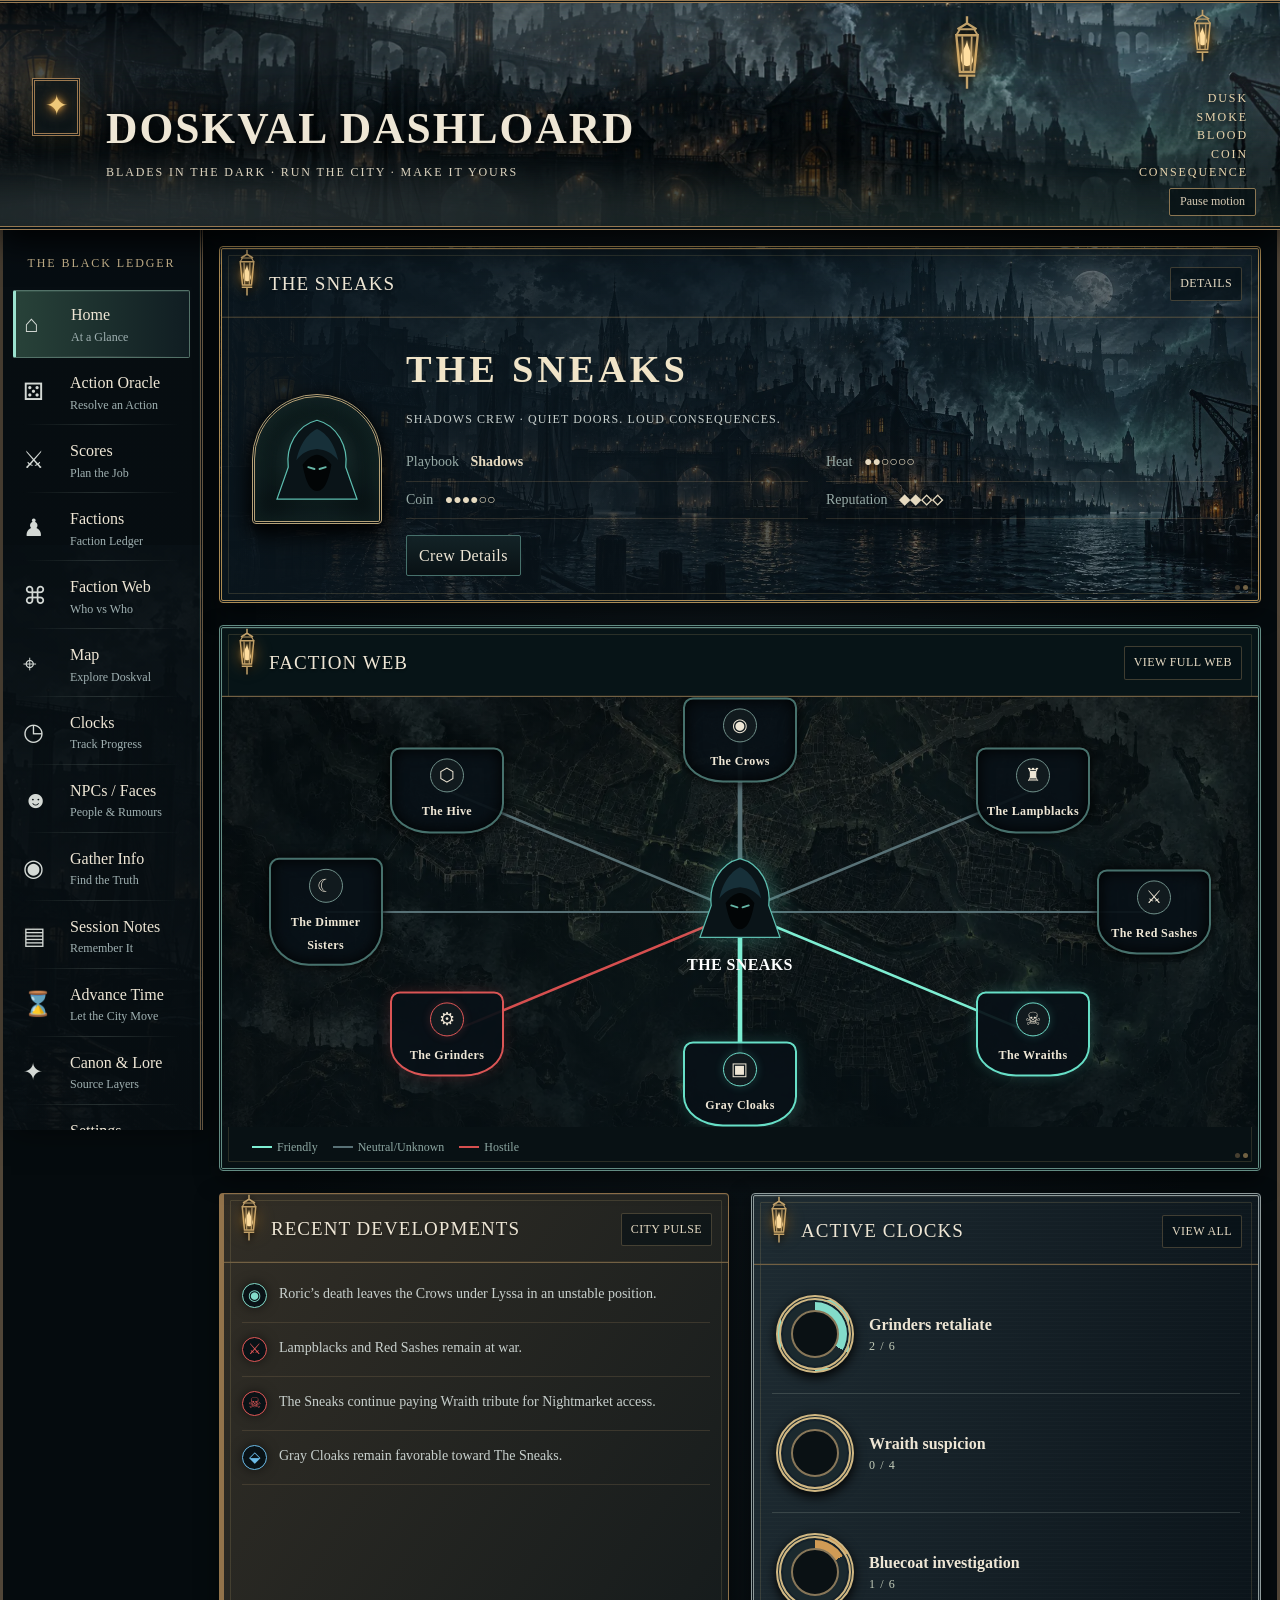
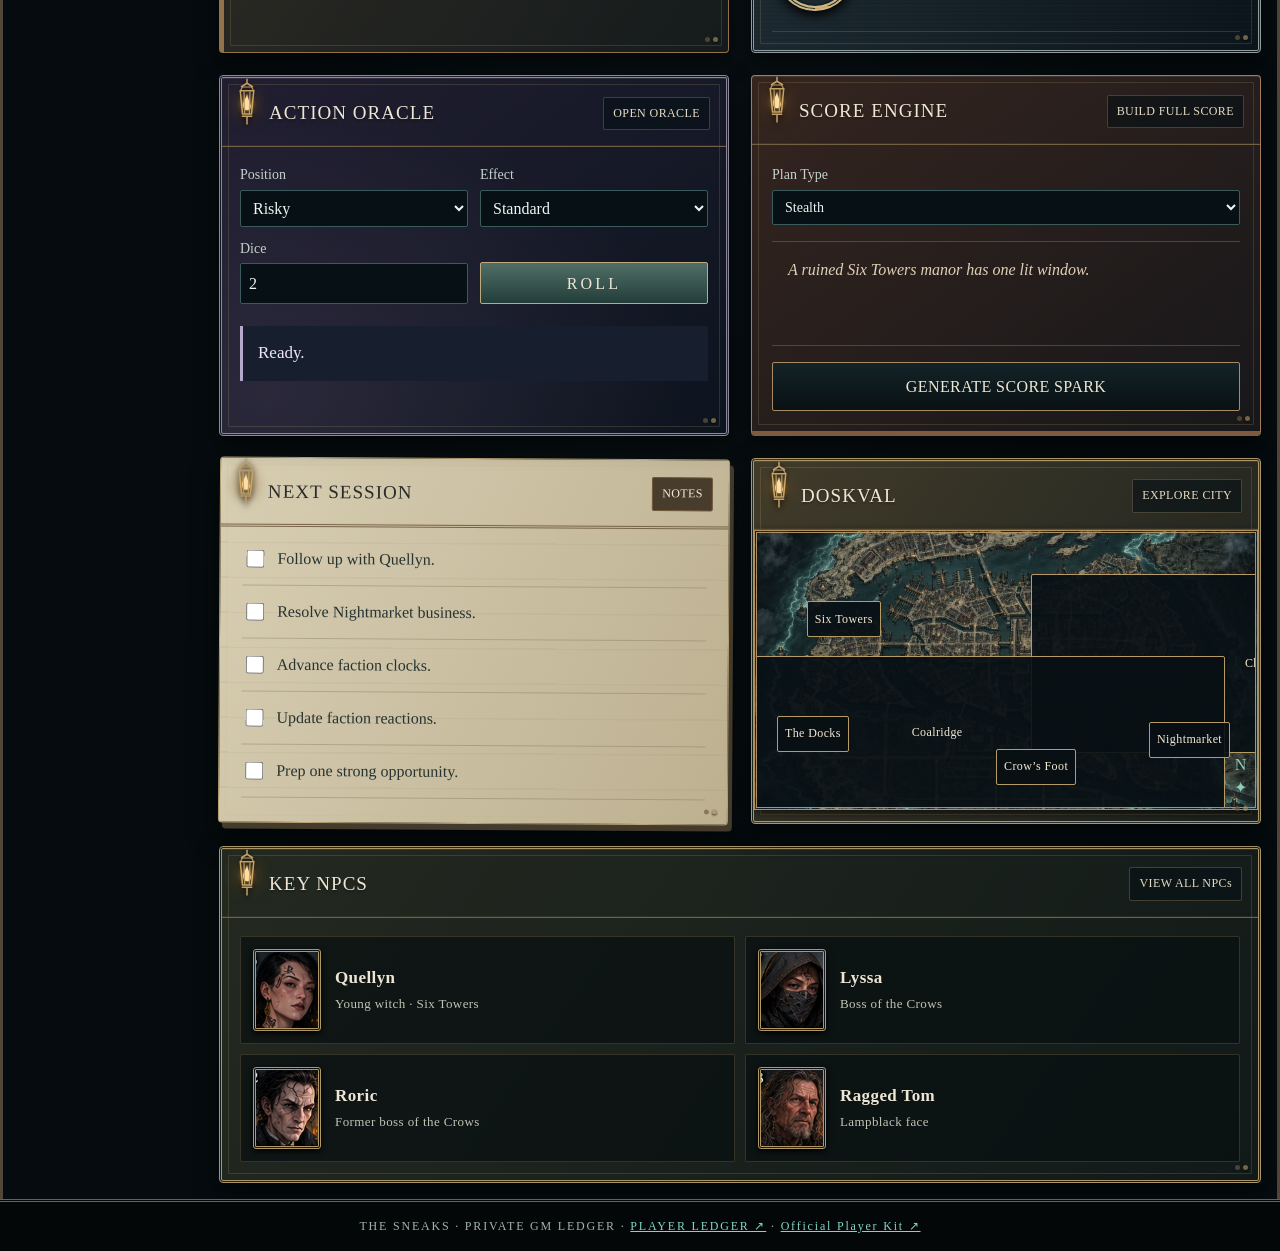
==== commit 440299b7: "Link player ledger and refresh NPC script" ====
--- a/index.html
+++ b/index.html
@@ -11,7 +11,7 @@
 <link rel="stylesheet" href="visual-v4.css?v=20260912-consolidated1">
 <link rel="stylesheet" href="lore-pass.css?v=20260912-consolidated1">
 <link rel="stylesheet" href="npc-gallery.css?v=20260912-consolidated1">
-<link rel="stylesheet" href="npc-artwork-pass.css?v=20260912-consolidated1">
+<link rel="styleshet" href="npc-artwork-pass.css?v=20260912-consolidated1">
 <link rel="stylesheet" href="npc-premium-pass.css?v=20260912-consolidated1">
 <link rel="stylesheet" href="npc-functionality.css?v=20260912-macguffins1">
 <link rel="stylesheet" href="crew-hq.css?v=20260912-consolidated1">
@@ -24,7 +24,7 @@
 <div class="mist m1"></div><div class="mist m2"></div>
 <header class="masthead">
   <div class="lantern">✦</div>
-  <div class="brand"><h1>DOSKVAL DASHBOARD</h1><p>BLADES IN THE DARK · RUN THE CITY · MAKE IT YOURS</p></div>
+  <div class="brand"><h1>DOSKVAL DASHLOARD</h1><p>BLADES IN THE DARK · RUN THE CITY · MAKE IT YOURS</p></div>
   <div class="cityline" aria-hidden="true">Doskvol skyline</div>
   <div class="motto">DUSK<br>SMOKE<br>BLOOD<br>COIN<br>CONSEQUENCE</div>
 </header>
@@ -32,7 +32,7 @@
   <nav id="nav" class="sidebar" aria-label="Dashboard sections"></nav>
   <main id="main" class="main"></main>
 </div>
-<footer>THE SNEAKS · PRIVATE GM LEDGER · <a href="https://bladesinthedark.com/downloads" target="_blank" rel="noopener">Official Player Kit ↗</a></footer>
+<footer>THE SNEAKS · PRIVATE GM LEDGER · <a href="player/">PLAYER LEDGER ↗</a> · <a href="https://bladesinthedark.com/downloads" target="_blank" rel="noopener">Official Player Kit ↗</a></footer>
 <script src="doskval-v3.js?v=20260912-consolidated1"></script>
 <script src="canon-expansion.js?v=20260912-consolidated1"></script>
 <script src="visual-v4.js?v=20260912-consolidated1"></script>
@@ -40,7 +40,7 @@
 <script src="npc-gallery.js?v=20260912-consolidated1"></script>
 <script src="npc-portraits-v3.js?v=20260912-home-portraits"></script>
 <script src="npc-rumour-guard.js?v=20260912-contactintel2"></script>
-<script src="npc-functionality.js?v=20260912-macguffins1"></script>
+<script src="npc-functionality.js?v=20260913-randomnpc1"></script>
 <script src="crew-hq.js?v=20260912-consolidated1"></script>
 <script src="assets/faction-icons.js?v=20260912-factions1"></script>
 <script src="faction-experience.js?v=20260912-factionnotes1"></script>
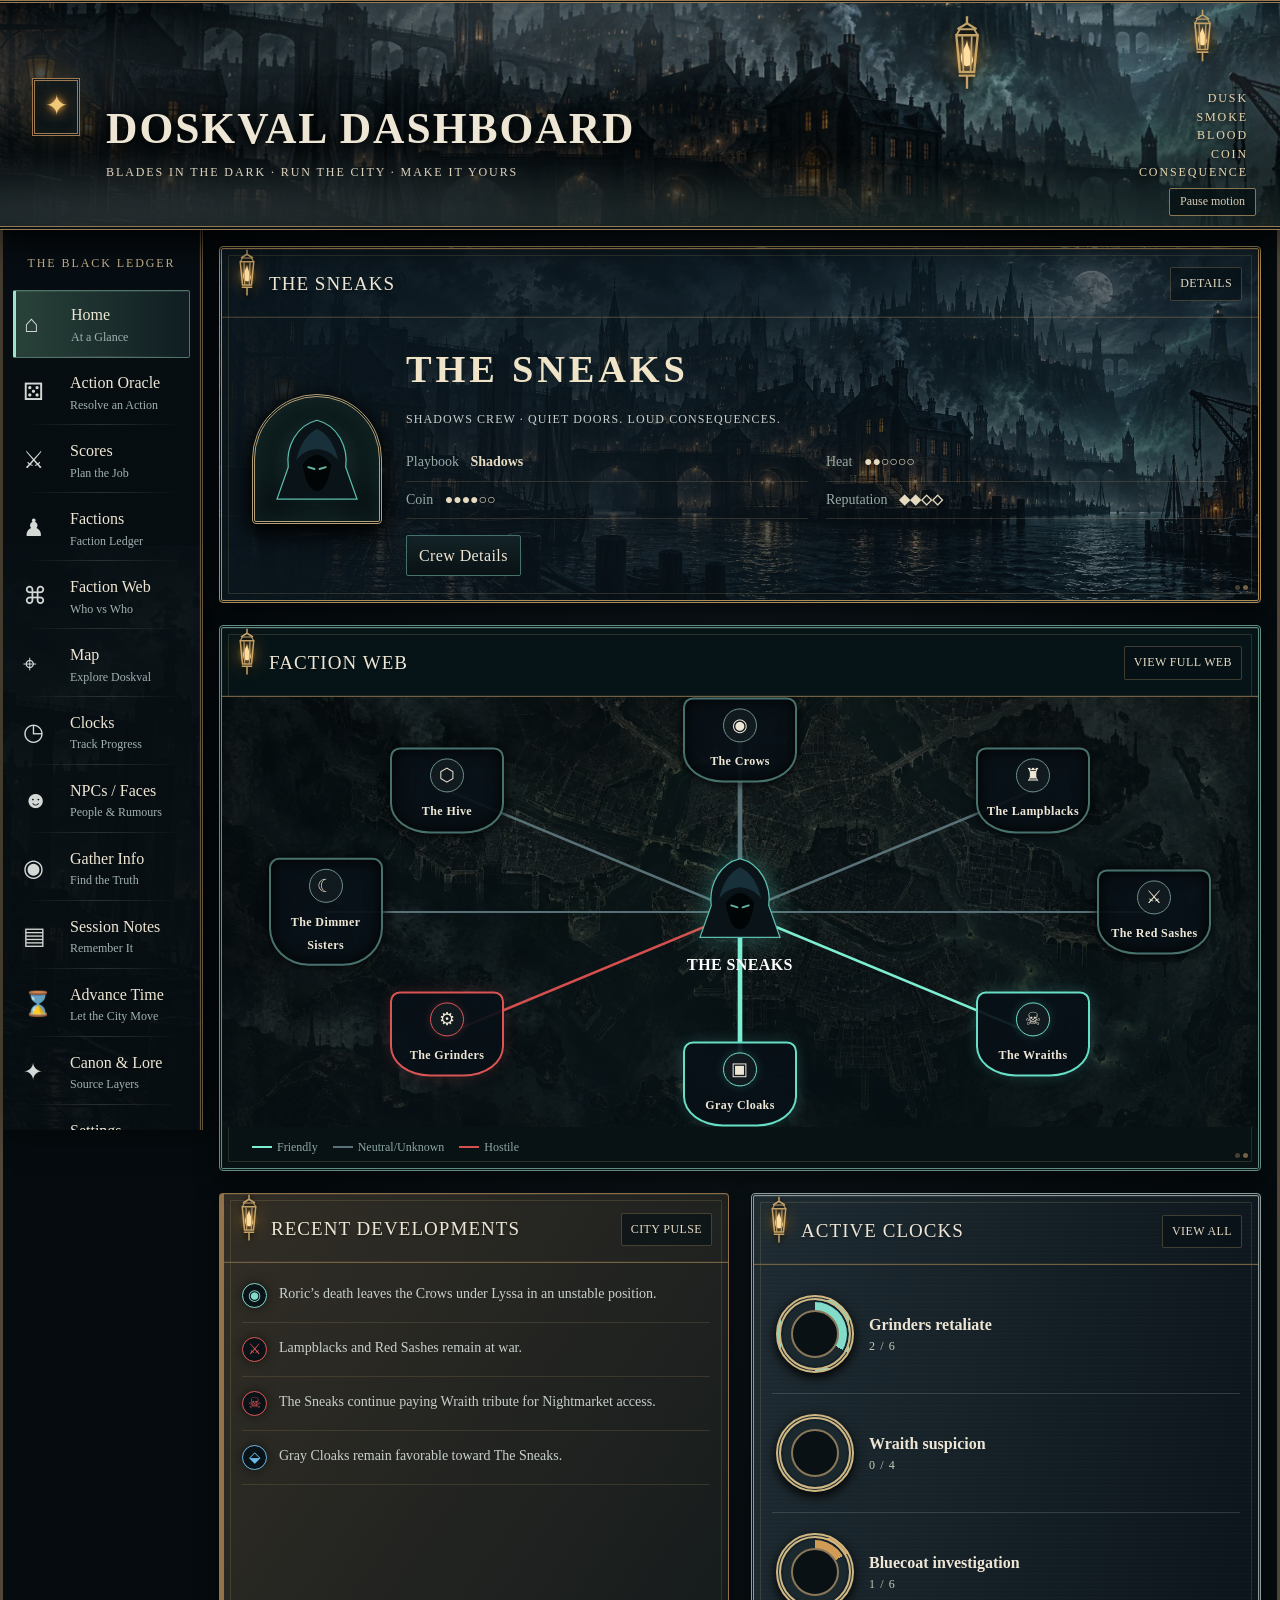
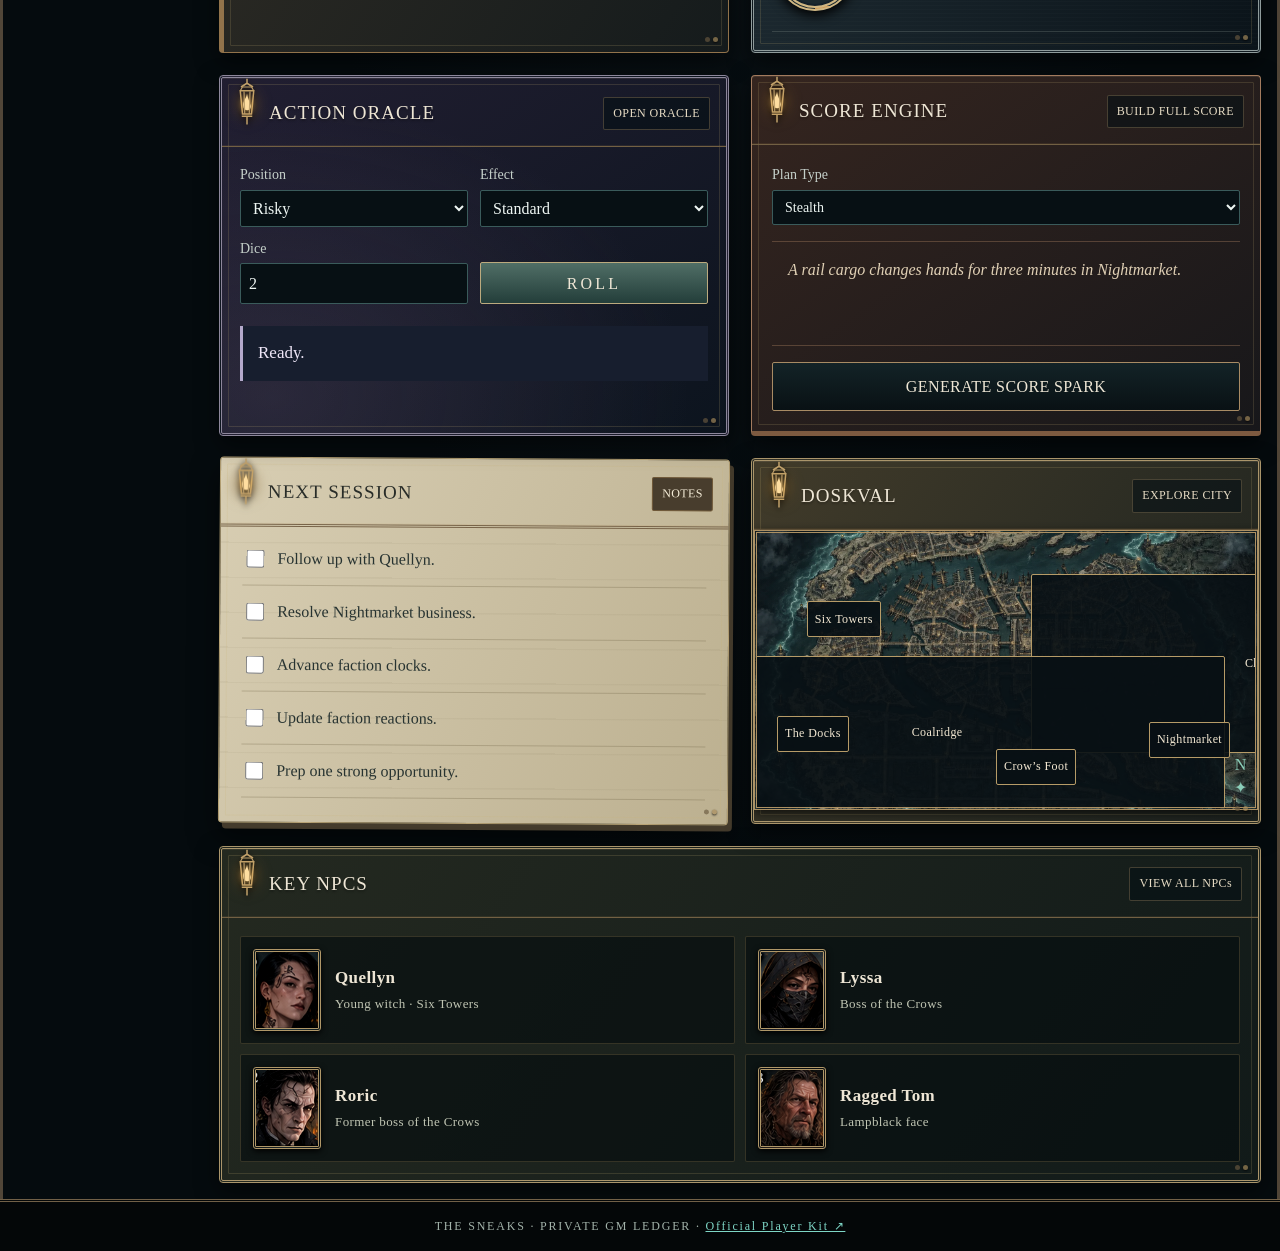
==== commit bd73dace: "Remove player ledger link" ====
--- a/index.html
+++ b/index.html
@@ -11,7 +11,7 @@
 <link rel="stylesheet" href="visual-v4.css?v=20260912-consolidated1">
 <link rel="stylesheet" href="lore-pass.css?v=20260912-consolidated1">
 <link rel="stylesheet" href="npc-gallery.css?v=20260912-consolidated1">
-<link rel="styleshet" href="npc-artwork-pass.css?v=20260912-consolidated1">
+<link rel="stylesheet" href="npc-artwork-pass.css?v=20260912-consolidated1">
 <link rel="stylesheet" href="npc-premium-pass.css?v=20260912-consolidated1">
 <link rel="stylesheet" href="npc-functionality.css?v=20260912-macguffins1">
 <link rel="stylesheet" href="crew-hq.css?v=20260912-consolidated1">
@@ -24,7 +24,7 @@
 <div class="mist m1"></div><div class="mist m2"></div>
 <header class="masthead">
   <div class="lantern">✦</div>
-  <div class="brand"><h1>DOSKVAL DASHLOARD</h1><p>BLADES IN THE DARK · RUN THE CITY · MAKE IT YOURS</p></div>
+  <div class="brand"><h1>DOSKVAL DASHBOARD</h1><p>BLADES IN THE DARK · RUN THE CITY · MAKE IT YOURS</p></div>
   <div class="cityline" aria-hidden="true">Doskvol skyline</div>
   <div class="motto">DUSK<br>SMOKE<br>BLOOD<br>COIN<br>CONSEQUENCE</div>
 </header>
@@ -32,7 +32,7 @@
   <nav id="nav" class="sidebar" aria-label="Dashboard sections"></nav>
   <main id="main" class="main"></main>
 </div>
-<footer>THE SNEAKS · PRIVATE GM LEDGER · <a href="player/">PLAYER LEDGER ↗</a> · <a href="https://bladesinthedark.com/downloads" target="_blank" rel="noopener">Official Player Kit ↗</a></footer>
+<footer>THE SNEAKS · PRIVATE GM LEDGER · <a href="https://bladesinthedark.com/downloads" target="_blank" rel="noopener">Official Player Kit ↗</a></footer>
 <script src="doskval-v3.js?v=20260912-consolidated1"></script>
 <script src="canon-expansion.js?v=20260912-consolidated1"></script>
 <script src="visual-v4.js?v=20260912-consolidated1"></script>
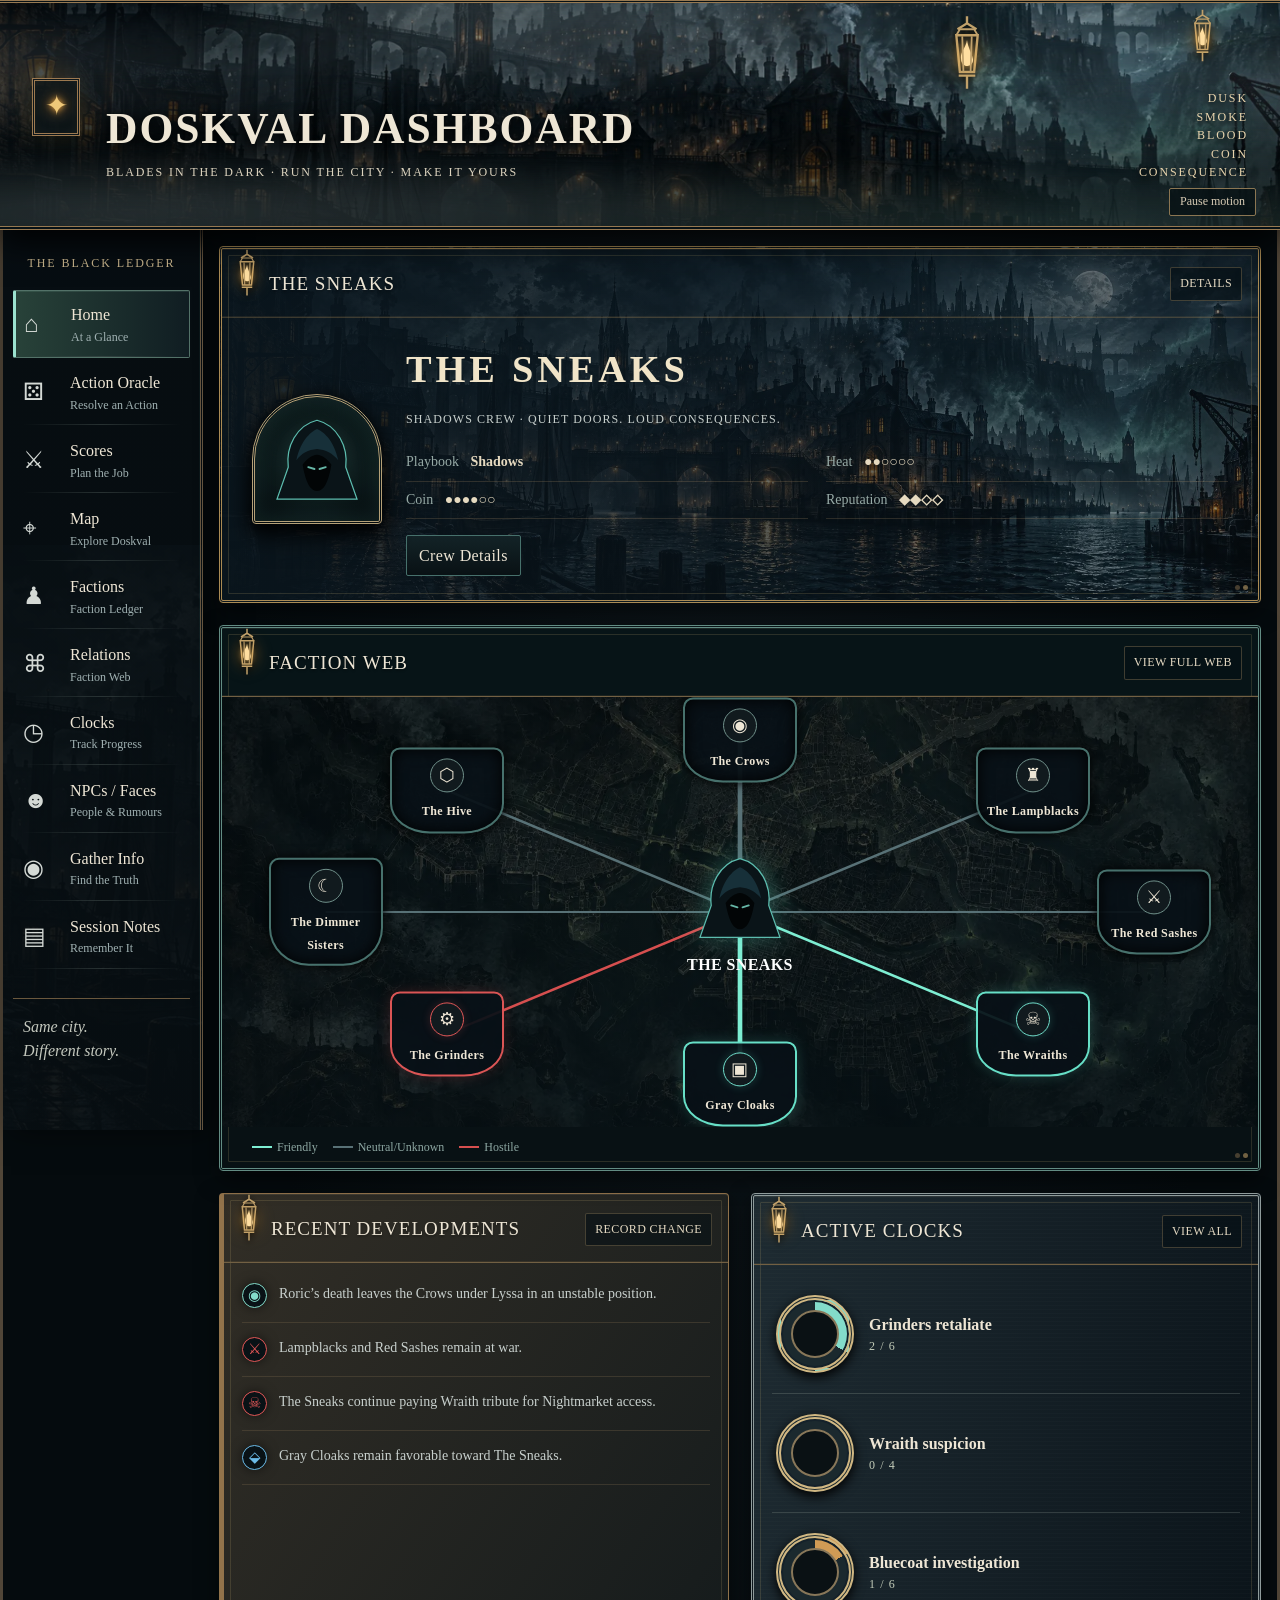
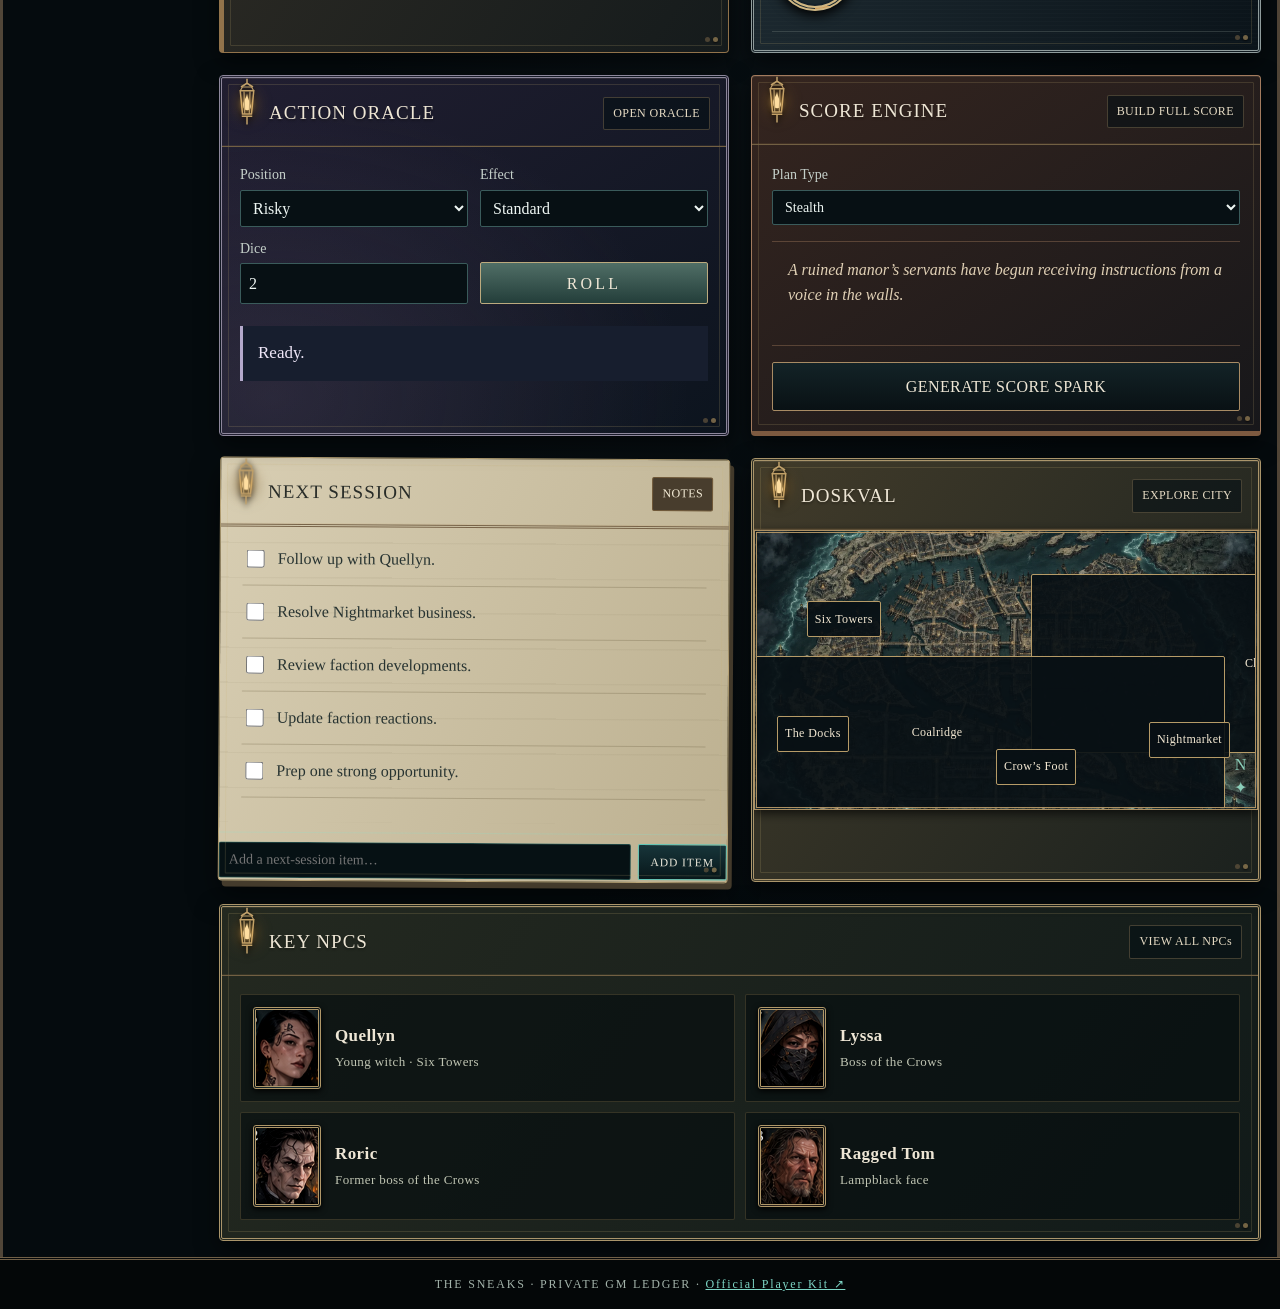
==== commit ae74979e: "Enable Doskvol dashboard polish phase" ====
--- a/index.html
+++ b/index.html
@@ -19,6 +19,7 @@
 <link rel="stylesheet" href="faction-experience.css?v=20260912-factionnotes1">
 <link rel="stylesheet" href="map-experience.css?v=20260912-mapcanon1">
 <link rel="stylesheet" href="phase1-visual.css?v=20260912-living-city">
+<link rel="stylesheet" href="polish-phase.css?v=20260913-polish1">
 </head>
 <body>
 <div class="mist m1"></div><div class="mist m2"></div>
@@ -46,5 +47,6 @@
 <script src="faction-experience.js?v=20260912-factionnotes1"></script>
 <script src="map-experience.js?v=20260912-mapcanon2"></script>
 <script src="phase1-visual.js?v=20260912-living-city"></script>
+<script src="polish-phase.js?v=20260913-polish1"></script>
 </body>
 </html>
--- a/polish-phase.css
+++ b/polish-phase.css
@@ -0,0 +1,40 @@
+/* Polish Phase: GM control, compact relationship context, and iPad-safe density. */
+
+.polishNextEditor{display:grid;grid-template-columns:minmax(0,1fr) auto;gap:7px;margin:10px 0 2px;padding-top:9px;border-top:1px solid rgba(111,236,220,.18)}
+.polishNextEditor input{min-width:0;border:1px solid rgba(111,236,220,.25);background:#061114;color:#ebe5d9;padding:8px 9px;font:14px Georgia,serif}
+.polishNextEditor input:focus{outline:1px solid #7cebd7;border-color:#7cebd7}
+.polishNextEditor button{border-color:#5ec5b6;background:linear-gradient(180deg,#17353a,#08171a);color:#e9e6d9;font-size:.72rem;letter-spacing:.08em}
+
+.polishFactionCue{display:block;margin-top:8px;color:#78d9cb;font:.72rem/1.35 Georgia,serif;letter-spacing:.08em}
+
+.cartographyPanel{position:relative;overflow:hidden}
+.mapFactionInset{position:absolute;z-index:12;left:14px;bottom:14px;width:min(270px,38%);padding:10px;border:1px solid rgba(190,151,87,.72);background:linear-gradient(145deg,rgba(7,15,16,.97),rgba(17,13,11,.95));box-shadow:0 12px 30px rgba(0,0,0,.7),inset 0 0 22px rgba(56,124,113,.1);backdrop-filter:blur(6px)}
+.mapFactionInset header{display:flex;align-items:start;justify-content:space-between;gap:8px;padding:0 0 7px;border-bottom:1px solid rgba(191,150,85,.35)}
+.mapFactionInset header small{display:block;color:#c09a61;font-size:.58rem;letter-spacing:.13em}
+.mapFactionInset h2{margin:2px 0 0;color:#eee3cd;font:700 1rem/1 Georgia,serif}
+.mapWebExpand{min-height:29px;padding:5px 7px;border-color:#5b978d;background:#0a1718;color:#a8e6db;font-size:.61rem;letter-spacing:.09em}
+.mapWebStage{position:relative;height:173px;margin:8px 0 5px;border:1px solid rgba(109,157,145,.18);overflow:hidden;background:radial-gradient(circle at center,rgba(57,119,109,.2),transparent 46%),linear-gradient(160deg,#071012,#05090a)}
+.mapWebStage svg{position:absolute;inset:0;width:100%;height:100%;overflow:visible}
+.mapWebStage line{stroke-width:.7;stroke-dasharray:1.5 1.2;opacity:.75}.mapWebStage line.friendly{stroke:#73dbc9}.mapWebStage line.hostile{stroke:#d97673}.mapWebStage line.neutral{stroke:#a99476}
+.mapWebNode{position:absolute;left:var(--x,50%);top:var(--y,52%);z-index:2;display:grid;justify-items:center;gap:1px;min-width:46px;max-width:65px;padding:0;border:0;background:transparent;color:#ded7c7;transform:translate(-50%,-50%);text-shadow:0 2px 3px #000}
+.mapWebNode:hover{background:transparent;transform:translate(-50%,-50%) scale(1.08);box-shadow:none}.mapWebNode span{display:grid;place-items:center;width:26px;height:26px;border:1px solid currentColor;border-radius:50%;background:#081314;box-shadow:0 0 10px rgba(0,0,0,.65);font:700 .57rem Georgia,serif}
+.mapWebNode b{max-width:65px;overflow:hidden;color:inherit;font:.57rem/1.1 Georgia,serif;letter-spacing:.01em;text-align:center;text-overflow:ellipsis;white-space:nowrap}.mapWebNode.friendly{color:#7ae4d1}.mapWebNode.hostile{color:#ef8580}.mapWebNode.neutral{color:#d3b77f}
+.mapWebNode.center{--x:50%;--y:52%;min-width:78px;max-width:78px;color:#f0e6cf}.mapWebNode.center span{width:35px;height:35px;border-color:#e0bb76;background:#15211f;font-size:.92rem}.mapWebNode.center b{max-width:78px;font-weight:700}
+.mapWebLegend{display:flex;gap:8px;margin:6px 0 3px;color:#a9b4af;font-size:.57rem;letter-spacing:.04em}.mapWebLegend span:before{content:'';display:inline-block;width:6px;height:6px;margin-right:3px;border-radius:50%;background:currentColor}.mapWebLegend .friendly{color:#7ae4d1}.mapWebLegend .neutral{color:#d3b77f}.mapWebLegend .hostile{color:#ef8580}.mapFactionInset>p{margin:0;color:#a7b0aa;font:.66rem/1.35 Georgia,serif}
+
+.devilsBargainPanel{margin-top:14px;border-color:rgba(187,84,75,.65);background:radial-gradient(circle at 82% 30%,rgba(126,43,40,.22),transparent 34%),linear-gradient(135deg,#160d0d,#090e10 58%,#120d0b);box-shadow:inset 0 0 38px rgba(71,17,17,.32),0 10px 28px rgba(0,0,0,.28)}
+.devilsBargainPanel header{align-items:center}.devilsBargainPanel header>span{display:grid;place-items:center;width:40px;height:40px;border:1px solid rgba(231,112,100,.7);border-radius:50%;background:#210e0e;color:#ea877c}.devilsBargainPanel header p{margin:0 0 2px;color:#e0887c;font-size:.66rem;letter-spacing:.15em}.devilsBargainPanel header h2{margin:0;color:#f0e5d4;font-size:1.15rem}.devilMark{width:27px;height:27px;fill:none;stroke:currentColor;stroke-width:3;stroke-linecap:round;stroke-linejoin:round}
+.drawBargain{margin-left:auto;border-color:#a44f4a;background:#210f10;color:#f1c5bc;font-size:.68rem;letter-spacing:.08em}.devilBargainBody{display:grid;grid-template-columns:auto minmax(0,1fr) auto;align-items:center;gap:13px;padding:12px 0 2px}.devilSeal{display:grid;place-items:center;width:48px;height:58px;border:1px solid rgba(226,107,95,.52);background:linear-gradient(180deg,#2a1110,#130b0b);color:#dd796f}.devilSeal .devilMark{width:31px;height:31px}.devilBargainBody p{margin:0 0 7px;color:#f3e7d9;font:italic 1.03rem/1.38 Georgia,serif}.devilBargainBody small{display:block;color:#b8aaa0;font:.78rem/1.4 Georgia,serif}.applyBargain{border-color:#df7a6f;background:linear-gradient(180deg,#54201e,#280f10);color:#fee5d9;font-size:.73rem;letter-spacing:.08em}.devilsBargainPanel.applied{border-color:#f1b468;box-shadow:inset 0 0 38px rgba(117,65,25,.3),0 0 0 1px rgba(241,180,104,.18)}
+
+.polishGatherLead{display:flex;align-items:center;justify-content:space-between;gap:18px;margin:0 0 14px;padding:15px 17px;border:1px solid rgba(111,236,220,.24);background:linear-gradient(100deg,rgba(10,31,34,.86),rgba(7,14,17,.88));box-shadow:inset 0 0 25px rgba(74,196,179,.07)}
+.polishGatherLead small{color:#6fd9ca;font-size:.7rem;letter-spacing:.13em}.polishGatherLead h2{margin:3px 0 5px;color:#eee8da;font:700 1.35rem Georgia,serif}.polishGatherLead p{max-width:670px;margin:0;color:#b9c5bf;line-height:1.45}.polishGatherLead>span{padding:8px 10px;border:1px solid rgba(198,156,89,.45);color:#dcbf87;font-size:.66rem;letter-spacing:.12em;white-space:nowrap}
+.polishContactGrid{display:grid;grid-template-columns:repeat(auto-fill,minmax(235px,1fr));gap:11px}.polishContactCard{min-height:210px;padding:15px;border:1px solid rgba(111,236,220,.25);background:linear-gradient(145deg,#0a171a,#060c0f);color:#d9d5ca;text-align:left;box-shadow:inset 0 0 26px rgba(0,0,0,.26)}
+.polishContactCard:hover{transform:translateY(-2px);border-color:#77e1d0;box-shadow:0 9px 20px rgba(0,0,0,.3),0 0 0 1px rgba(119,225,208,.2)}.polishContactCard small{display:block;color:#75d7c8;font-size:.65rem;letter-spacing:.1em}.polishContactCard h3{margin:9px 0 2px;color:#f0e8d9;font:700 1.28rem Georgia,serif}.polishContactCard>b{color:#d2b37b;font:700 .8rem Georgia,serif}.polishContactCard p{margin:10px 0 13px;color:#b9c2bd;font:.86rem/1.42 Georgia,serif}.polishContactCard>span{display:block;margin-top:auto;color:#7be1d0;font-size:.66rem;letter-spacing:.1em}.polishContactCard.rival{border-color:rgba(211,113,105,.42)}.polishContactCard.rival>span{color:#e68b82}
+
+/* Portraits stay contained inside their own responsive cards at every working width. */
+.npcWorkspace,.npcWorkspace.premiumWorkspace,.npcGallery,.npcTiles,.npcTile,.npcTilePortrait{min-width:0}.npcWorkspace.premiumWorkspace{grid-template-columns:minmax(0,1.55fr) minmax(300px,.8fr)}.npcTiles{grid-template-columns:repeat(auto-fill,minmax(124px,1fr));grid-auto-flow:row;align-items:stretch}.npcTile{position:relative;display:grid;grid-template-rows:auto minmax(48px,1fr);isolation:isolate;contain:layout paint}.npcTilePortrait{position:relative!important;width:100%;max-width:100%;overflow:hidden!important}.npcTilePortrait .realNpcSprite,.npcTilePortrait .allNpcPainted{position:absolute!important;inset:0!important;display:block!important;width:100%!important;height:100%!important;max-width:none!important;max-height:none!important}.npcTileText{min-width:0;overflow:hidden}.npcTileText b,.npcTileText small{max-width:100%}
+
+@media(max-width:1120px){.npcWorkspace.premiumWorkspace{grid-template-columns:minmax(0,1fr) minmax(280px,.7fr)}.mapFactionInset{width:min(255px,40%)}}
+@media(max-width:940px){.npcWorkspace.premiumWorkspace{grid-template-columns:1fr}.npcDetail{position:relative;top:auto}.npcTiles{grid-template-columns:repeat(auto-fill,minmax(138px,1fr))}.devilBargainBody{grid-template-columns:auto minmax(0,1fr)}.applyBargain{grid-column:2;width:max-content}.mapFactionInset{width:245px}}
+@media(max-width:760px){.polishNextEditor{grid-template-columns:1fr}.polishNextEditor button{width:100%}.mapFactionInset{position:relative;left:auto;bottom:auto;width:auto;margin:10px}.mapWebStage{height:158px}.polishGatherLead{display:block}.polishGatherLead>span{display:inline-block;margin-top:12px}.polishContactGrid{grid-template-columns:repeat(auto-fill,minmax(210px,1fr))}.devilBargainBody{grid-template-columns:auto minmax(0,1fr);gap:10px}.applyBargain{grid-column:1/-1;width:100%}.npcTiles{grid-template-columns:repeat(2,minmax(0,1fr))}}
+@media(max-width:430px){.polishContactGrid{grid-template-columns:1fr}.devilBargainBody p{font-size:.95rem}.devilSeal{width:40px;height:51px}}
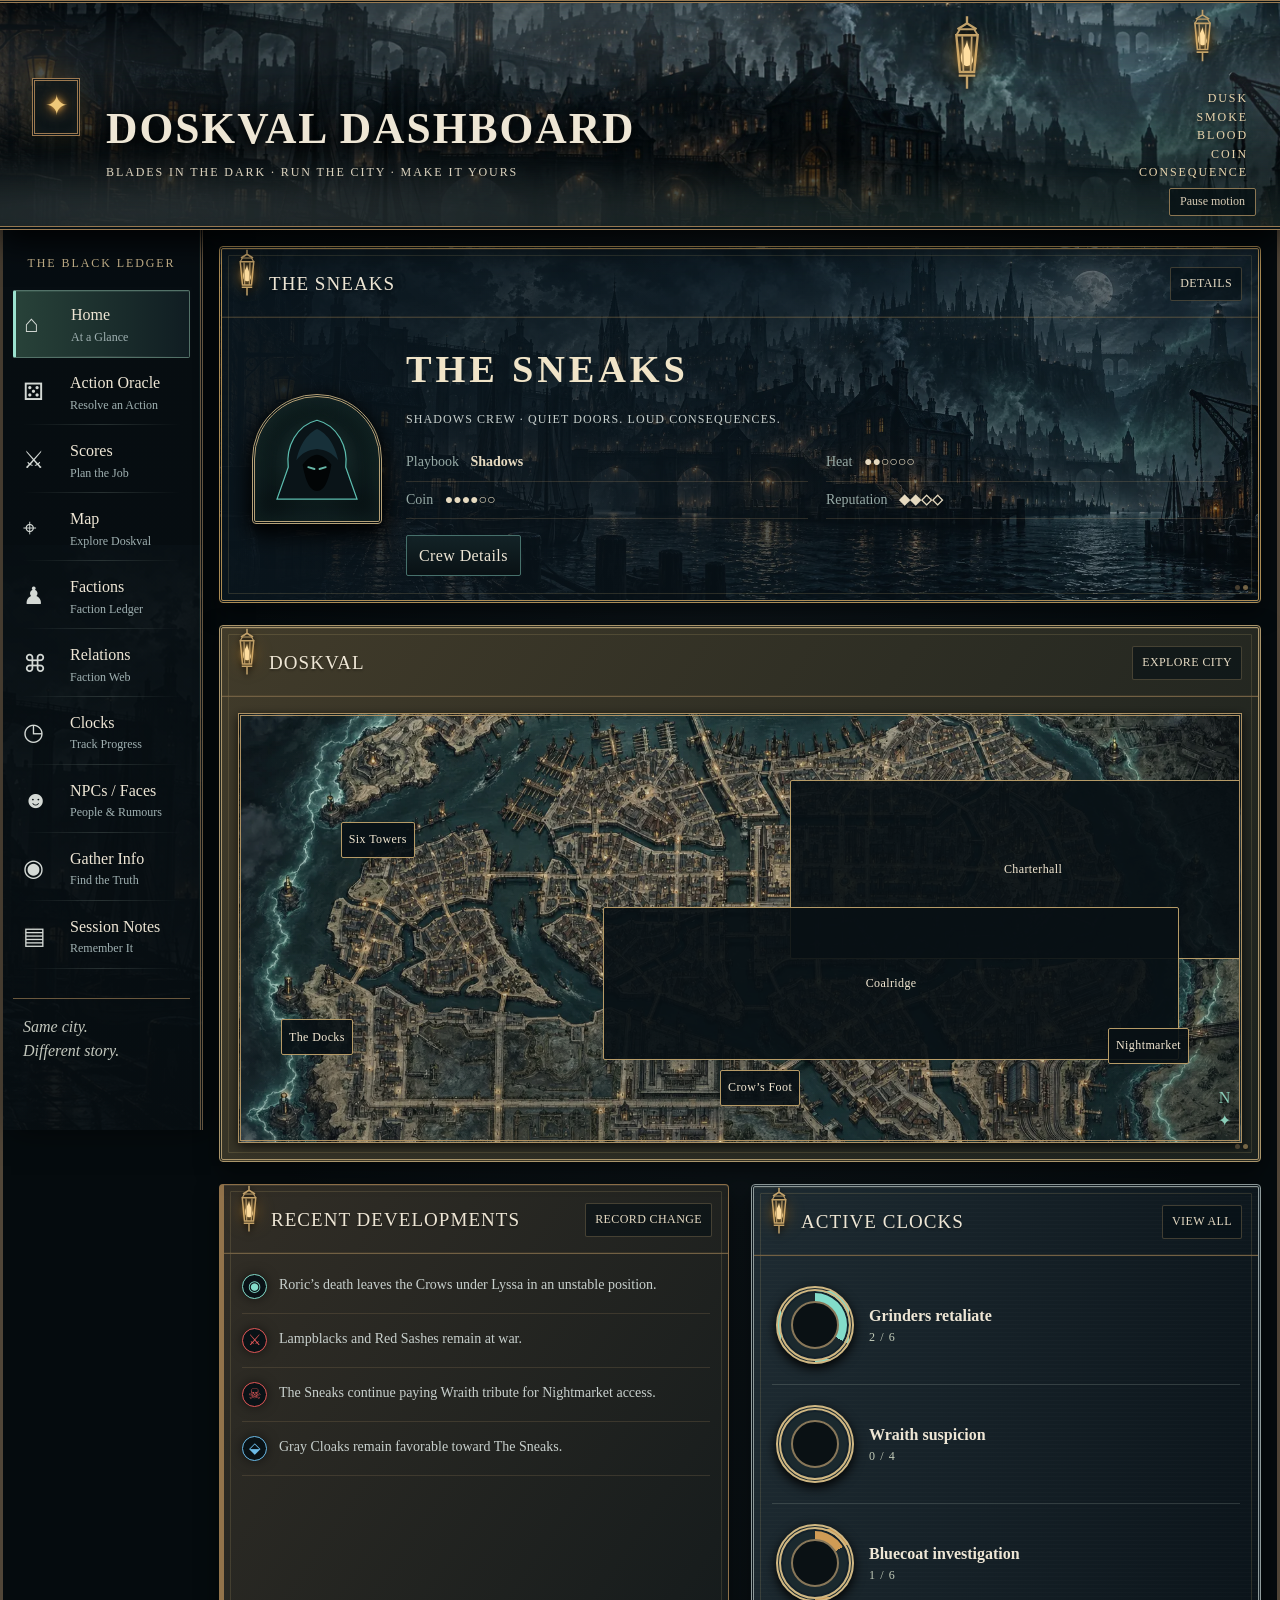
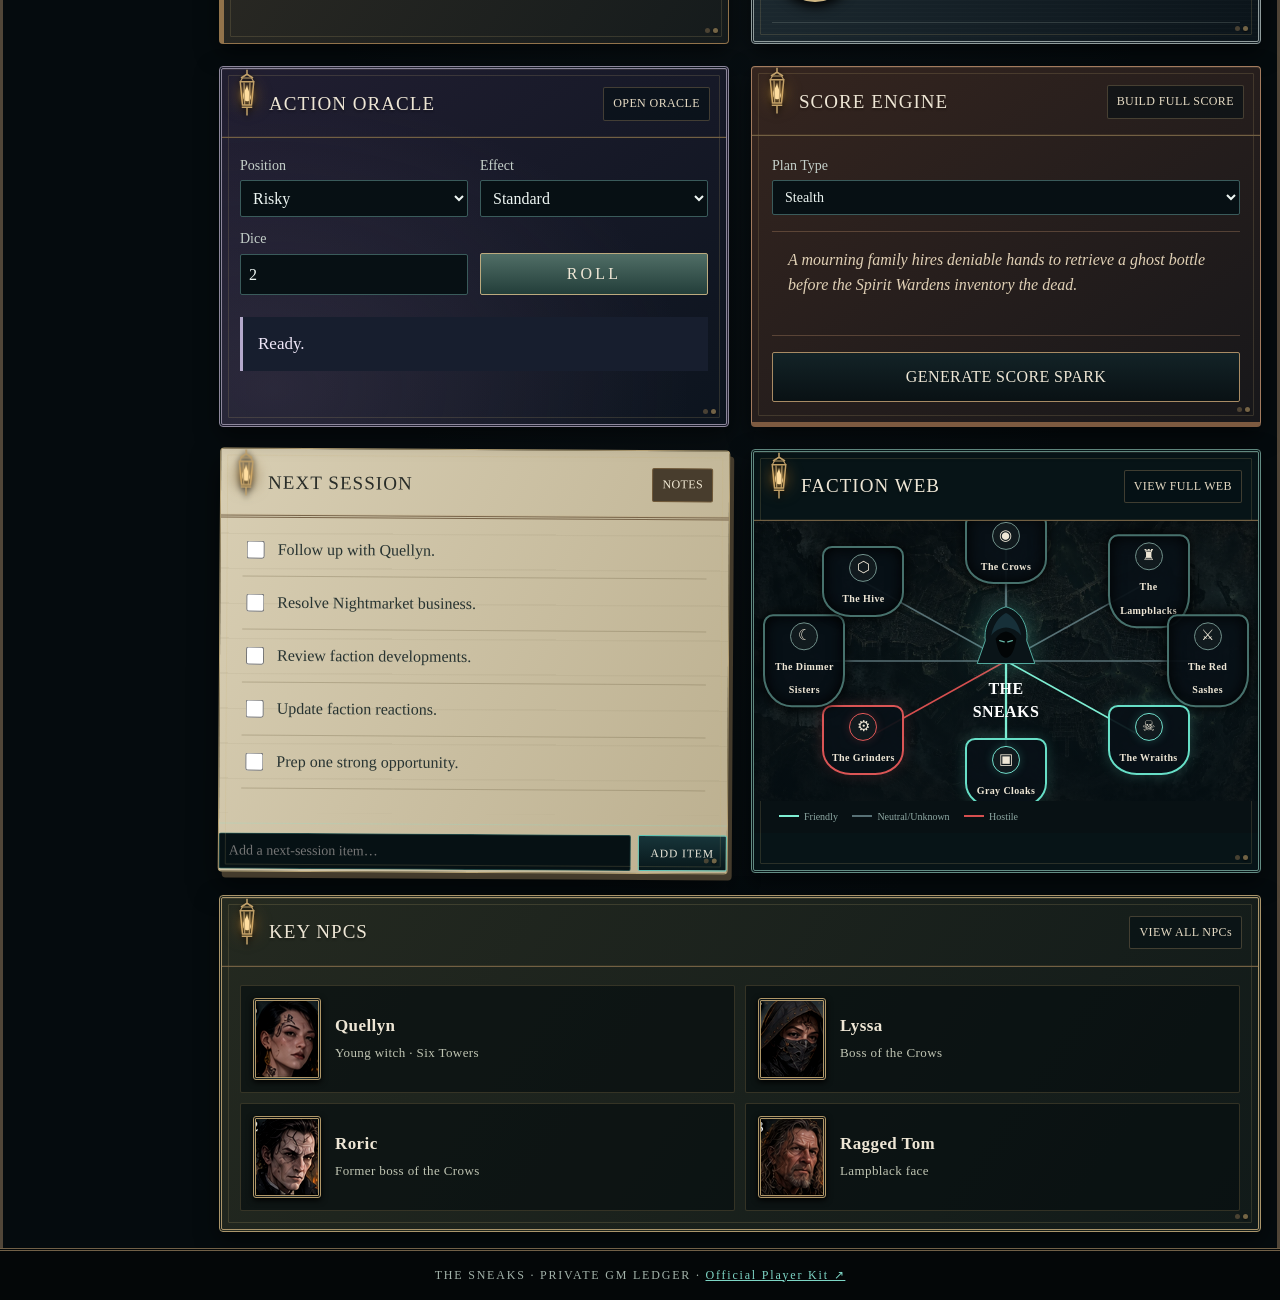
==== commit d6c1d518: "Refresh Doskvol dashboard home layout" ====
--- a/index.html
+++ b/index.html
@@ -19,7 +19,7 @@
 <link rel="stylesheet" href="faction-experience.css?v=20260912-factionnotes1">
 <link rel="stylesheet" href="map-experience.css?v=20260912-mapcanon1">
 <link rel="stylesheet" href="phase1-visual.css?v=20260912-living-city">
-<link rel="stylesheet" href="polish-phase.css?v=20260913-polish1">
+<link rel="stylesheet" href="polish-phase.css?v=20260913-polish2">
 </head>
 <body>
 <div class="mist m1"></div><div class="mist m2"></div>
@@ -47,6 +47,6 @@
 <script src="faction-experience.js?v=20260912-factionnotes1"></script>
 <script src="map-experience.js?v=20260912-mapcanon2"></script>
 <script src="phase1-visual.js?v=20260912-living-city"></script>
-<script src="polish-phase.js?v=20260913-polish1"></script>
+<script src="polish-phase.js?v=20260913-polish2"></script>
 </body>
 </html>
--- a/polish-phase.css
+++ b/polish-phase.css
@@ -6,6 +6,13 @@
 .polishNextEditor button{border-color:#5ec5b6;background:linear-gradient(180deg,#17353a,#08171a);color:#e9e6d9;font-size:.72rem;letter-spacing:.08em}
 
 .polishFactionCue{display:block;margin-top:8px;color:#78d9cb;font:.72rem/1.35 Georgia,serif;letter-spacing:.08em}
+
+/* Home: the city map gets the large central slot; the Faction Web remains useful but secondary. */
+.dashboard-grid>.panel.homeMapPrimary{grid-area:web!important;border:3px double #aa956b!important;background:linear-gradient(125deg,#413b2a,#1b211e)!important}
+.dashboard-grid>.panel.homeWebSecondary{grid-area:city!important;border:3px double #638c83!important;background:#071417!important}
+.dashboard-grid>.panel.homeMapPrimary .minimap{height:430px;margin:16px;background:linear-gradient(#05101428,#0510144d),url('assets/doskvol-cartography-canon.webp') center/cover;box-shadow:0 3px 10px #000b;filter:sepia(.16)}
+.dashboard-grid>.panel.homeWebSecondary .webstage{height:280px;background:linear-gradient(#051015a0,#051015c8),url('assets/faction-map-backdrop.webp') center/cover}
+.dashboard-grid>.panel.homeWebSecondary .webnode{width:82px;min-height:62px;padding:6px}.dashboard-grid>.panel.homeWebSecondary .webnode b{font-size:10px}.dashboard-grid>.panel.homeWebSecondary .webnode span{width:28px;height:28px;margin-bottom:3px;font-size:15px}.dashboard-grid>.panel.homeWebSecondary .webcenter{width:98px}.dashboard-grid>.panel.homeWebSecondary .webcenter .hood-svg{width:72px}.dashboard-grid>.panel.homeWebSecondary .legend{padding:9px 13px;font-size:10px}
 
 .cartographyPanel{position:relative;overflow:hidden}
 .mapFactionInset{position:absolute;z-index:12;left:14px;bottom:14px;width:min(270px,38%);padding:10px;border:1px solid rgba(190,151,87,.72);background:linear-gradient(145deg,rgba(7,15,16,.97),rgba(17,13,11,.95));box-shadow:0 12px 30px rgba(0,0,0,.7),inset 0 0 22px rgba(56,124,113,.1);backdrop-filter:blur(6px)}
@@ -35,6 +42,6 @@
 .npcWorkspace,.npcWorkspace.premiumWorkspace,.npcGallery,.npcTiles,.npcTile,.npcTilePortrait{min-width:0}.npcWorkspace.premiumWorkspace{grid-template-columns:minmax(0,1.55fr) minmax(300px,.8fr)}.npcTiles{grid-template-columns:repeat(auto-fill,minmax(124px,1fr));grid-auto-flow:row;align-items:stretch}.npcTile{position:relative;display:grid;grid-template-rows:auto minmax(48px,1fr);isolation:isolate;contain:layout paint}.npcTilePortrait{position:relative!important;width:100%;max-width:100%;overflow:hidden!important}.npcTilePortrait .realNpcSprite,.npcTilePortrait .allNpcPainted{position:absolute!important;inset:0!important;display:block!important;width:100%!important;height:100%!important;max-width:none!important;max-height:none!important}.npcTileText{min-width:0;overflow:hidden}.npcTileText b,.npcTileText small{max-width:100%}
 
 @media(max-width:1120px){.npcWorkspace.premiumWorkspace{grid-template-columns:minmax(0,1fr) minmax(280px,.7fr)}.mapFactionInset{width:min(255px,40%)}}
-@media(max-width:940px){.npcWorkspace.premiumWorkspace{grid-template-columns:1fr}.npcDetail{position:relative;top:auto}.npcTiles{grid-template-columns:repeat(auto-fill,minmax(138px,1fr))}.devilBargainBody{grid-template-columns:auto minmax(0,1fr)}.applyBargain{grid-column:2;width:max-content}.mapFactionInset{width:245px}}
-@media(max-width:760px){.polishNextEditor{grid-template-columns:1fr}.polishNextEditor button{width:100%}.mapFactionInset{position:relative;left:auto;bottom:auto;width:auto;margin:10px}.mapWebStage{height:158px}.polishGatherLead{display:block}.polishGatherLead>span{display:inline-block;margin-top:12px}.polishContactGrid{grid-template-columns:repeat(auto-fill,minmax(210px,1fr))}.devilBargainBody{grid-template-columns:auto minmax(0,1fr);gap:10px}.applyBargain{grid-column:1/-1;width:100%}.npcTiles{grid-template-columns:repeat(2,minmax(0,1fr))}}
+@media(max-width:940px){.npcWorkspace.premiumWorkspace{grid-template-columns:1fr}.npcDetail{position:relative;top:auto}.npcTiles{grid-template-columns:repeat(auto-fill,minmax(138px,1fr))}.devilBargainBody{grid-template-columns:auto minmax(0,1fr)}.applyBargain{grid-column:2;width:max-content}.mapFactionInset{width:245px}.dashboard-grid>.panel.homeMapPrimary .minimap{height:400px}.dashboard-grid>.panel.homeWebSecondary .webstage{height:255px}}
+@media(max-width:760px){.polishNextEditor{grid-template-columns:1fr}.polishNextEditor button{width:100%}.mapFactionInset{position:relative;left:auto;bottom:auto;width:auto;margin:10px}.mapWebStage{height:158px}.polishGatherLead{display:block}.polishGatherLead>span{display:inline-block;margin-top:12px}.polishContactGrid{grid-template-columns:repeat(auto-fill,minmax(210px,1fr))}.devilBargainBody{grid-template-columns:auto minmax(0,1fr);gap:10px}.applyBargain{grid-column:1/-1;width:100%}.npcTiles{grid-template-columns:repeat(2,minmax(0,1fr))}.dashboard-grid>.panel.homeMapPrimary .minimap{height:330px}.dashboard-grid>.panel.homeWebSecondary .webstage{height:240px}}
 @media(max-width:430px){.polishContactGrid{grid-template-columns:1fr}.devilBargainBody p{font-size:.95rem}.devilSeal{width:40px;height:51px}}
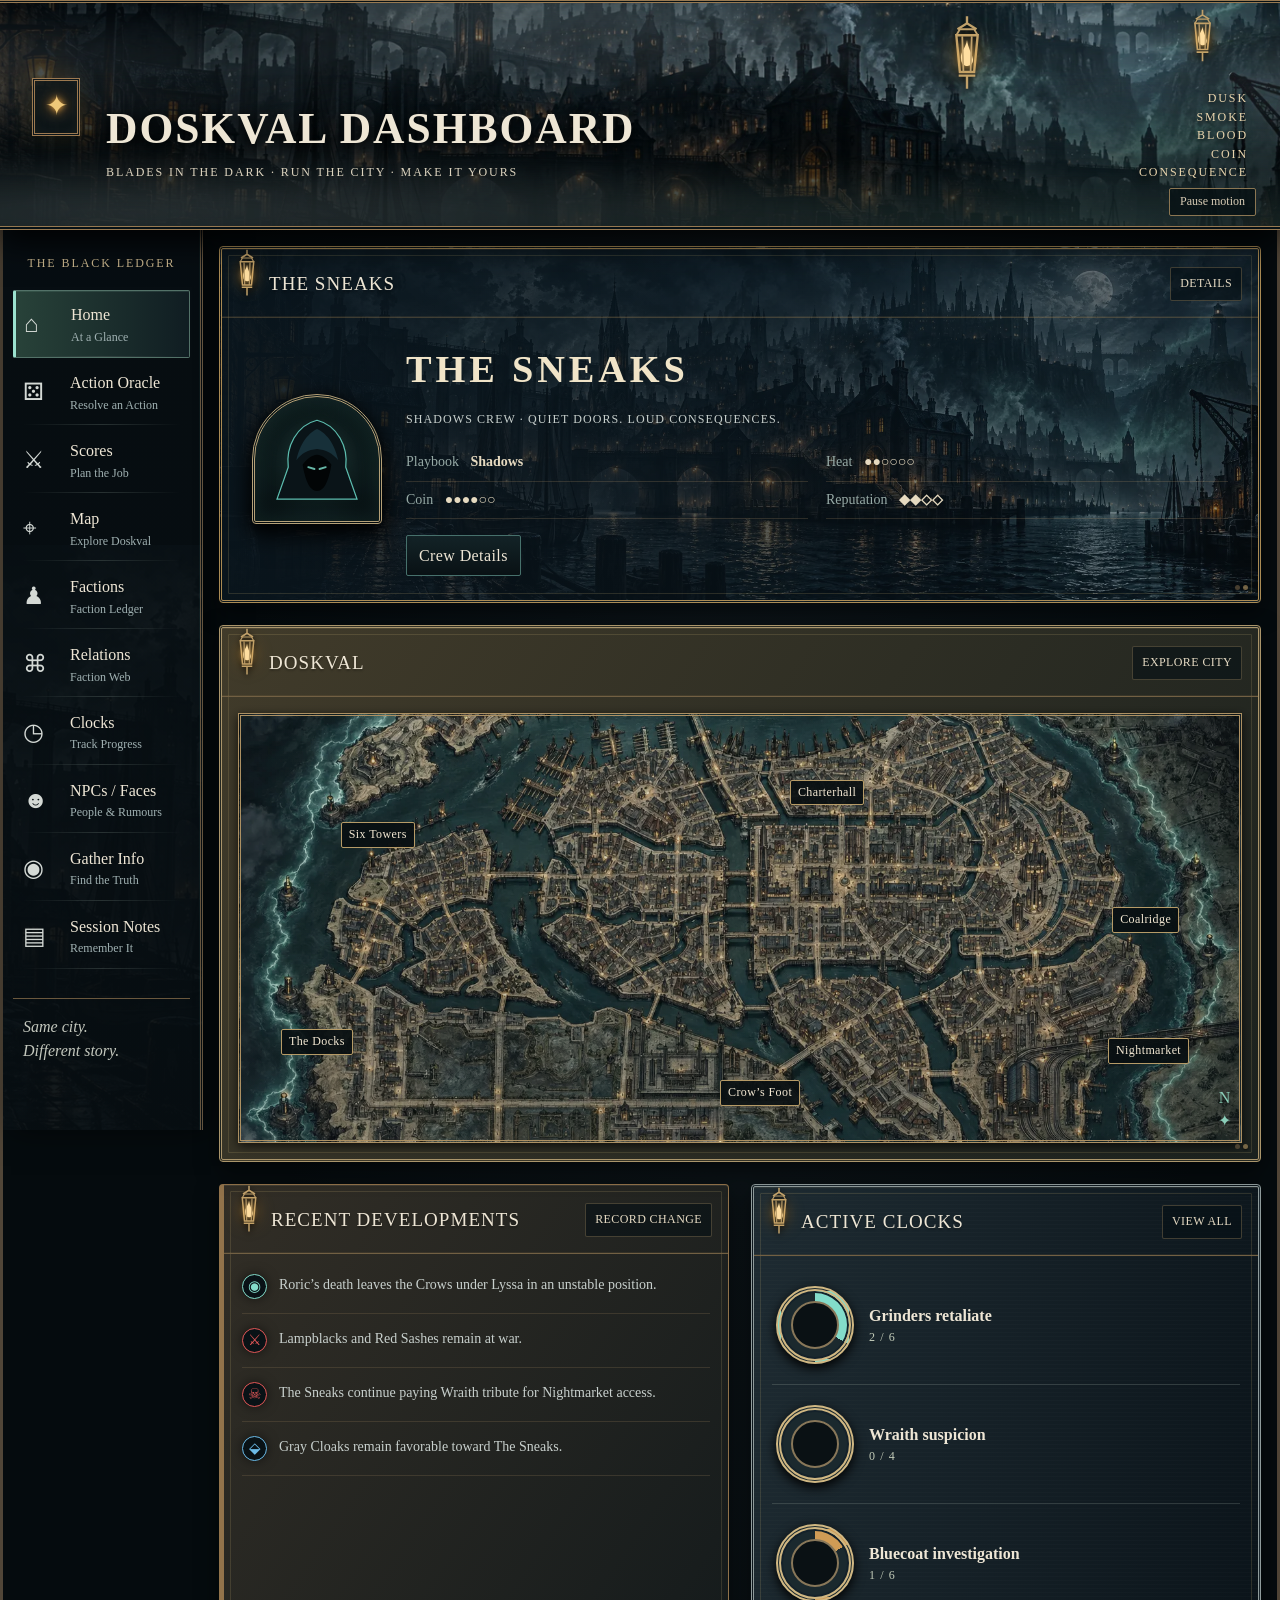
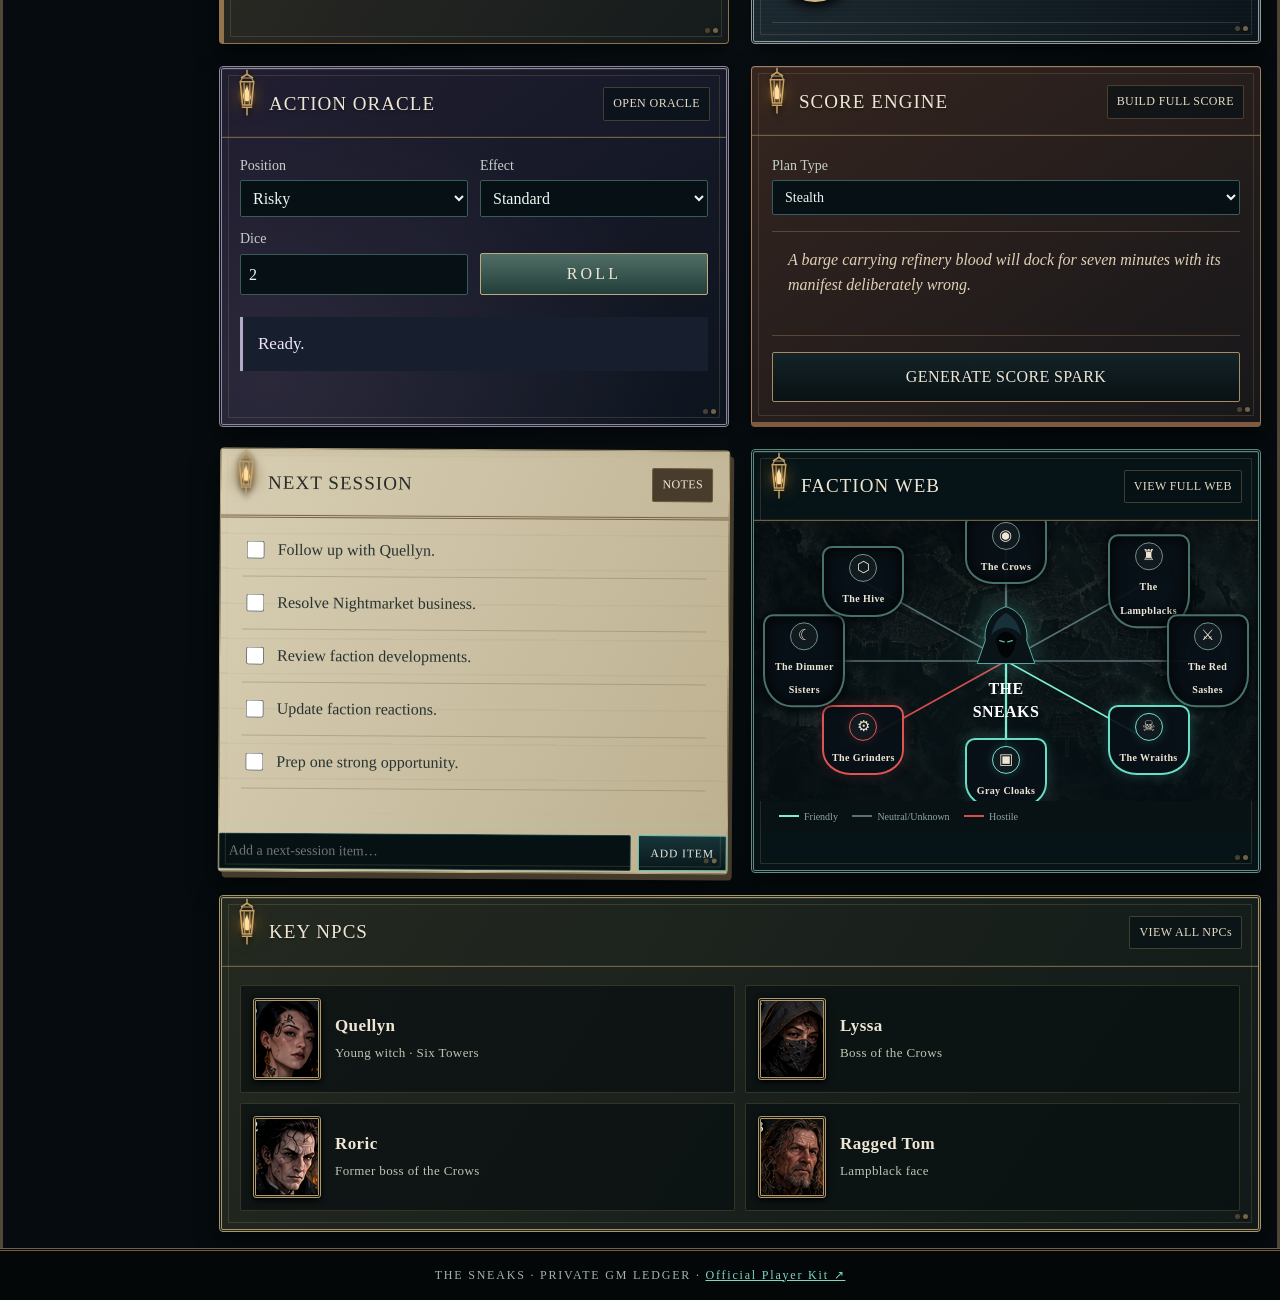
==== commit 0395fd43: "Render NPC picker portraits as isolated tiles" ====
--- a/index.html
+++ b/index.html
@@ -13,7 +13,7 @@
 <link rel="stylesheet" href="npc-gallery.css?v=20260912-consolidated1">
 <link rel="stylesheet" href="npc-artwork-pass.css?v=20260912-consolidated1">
 <link rel="stylesheet" href="npc-premium-pass.css?v=20260912-consolidated1">
-<link rel="stylesheet" href="npc-functionality.css?v=20260912-macguffins1">
+<link rel="stylesheet" href="npc-functionality.css?v=20260913-pickerfix2">
 <link rel="stylesheet" href="crew-hq.css?v=20260912-consolidated1">
 <link rel="stylesheet" href="consolidated.css?v=20260912-consolidated1">
 <link rel="stylesheet" href="faction-experience.css?v=20260912-factionnotes1">
@@ -41,7 +41,7 @@
 <script src="npc-gallery.js?v=20260912-consolidated1"></script>
 <script src="npc-portraits-v3.js?v=20260912-home-portraits"></script>
 <script src="npc-rumour-guard.js?v=20260912-contactintel2"></script>
-<script src="npc-functionality.js?v=20260913-randomnpc1"></script>
+<script src="npc-functionality.js?v=20260913-pickerfix2"></script>
 <script src="crew-hq.js?v=20260912-consolidated1"></script>
 <script src="assets/faction-icons.js?v=20260912-factions1"></script>
 <script src="faction-experience.js?v=20260912-factionnotes1"></script>
--- a/npc-functionality.css
+++ b/npc-functionality.css
@@ -3,6 +3,7 @@
 .npcLoreBox h3{margin:0 0 8px;color:#77dfd0;font-size:11px;letter-spacing:.14em}.npcLoreGrid{display:grid;grid-template-columns:1fr 1fr;gap:8px}.npcLoreCard{padding:9px;border:1px solid rgba(111,236,220,.16);background:rgba(3,10,12,.7)}.npcLoreCard label{display:block;color:#6fd9ca;font-size:9px;letter-spacing:.12em;margin-bottom:4px}.npcLoreCard p{margin:0;color:#d3cec2;line-height:1.38}.npcLoreActions{display:flex;gap:8px;margin-top:8px}.npcLoreActions button,.npcWorkshopBtn{background:#0a171a;border:1px solid rgba(111,236,220,.34);color:#e7e1d4;padding:7px 10px;font:12px Georgia,serif}.npcLoreActions button:hover,.npcWorkshopBtn:hover{border-color:#7cebd7}.npcWorkshopBtn{margin-left:auto}
 .npcActivityCard{margin-bottom:8px}.contactIntel{padding:10px;border:1px solid rgba(111,236,220,.22);background:rgba(3,10,12,.78)}.contactIntel>label{display:block;color:#6fd9ca;font-size:9px;letter-spacing:.12em;margin-bottom:4px}.contactIntel>p{margin:0 0 10px;color:#d3cec2;line-height:1.4}.intelQuality{display:flex;gap:6px;margin:0 0 9px;padding:0;border:0}.intelQuality legend{width:100%;margin-bottom:5px;color:#6fd9ca;font-size:9px;letter-spacing:.12em}.intelQuality label{flex:1;display:flex;align-items:center;justify-content:center;gap:5px;min-height:34px;border:1px solid rgba(111,236,220,.22);background:#071216;color:#cbc7bc;font:12px Georgia,serif;cursor:pointer}.intelQuality label:has(input:checked){border-color:#7cebd7;color:#f2ede2;box-shadow:0 0 10px rgba(124,235,215,.12)}.intelQuality input{accent-color:#65d9c8}.gatherIntel{width:100%;background:linear-gradient(180deg,#123036,#09191d);border:1px solid #62cfc0;color:#f3eee3;padding:9px;font:700 12px Georgia,serif;letter-spacing:.06em}.gatherIntel:hover{box-shadow:0 0 14px rgba(98,207,192,.18)}.intelResult{min-height:54px;margin-top:9px;padding:9px;border-left:3px solid #62cfc0;background:rgba(11,28,31,.78);color:#d7d1c5;line-height:1.4}.intelResult span{color:#94aaa5;font-style:italic}.intelResult b{display:block;margin-bottom:4px;color:#7cebd7;font-size:9px;letter-spacing:.13em}.intelResult p{margin:0}
 .intelResult .intelLead{margin:0 0 9px;color:#eee8dc;font-style:italic}.intelDossier{display:grid;gap:6px;margin:0}.intelDossier div{padding:7px;border:1px solid rgba(111,236,220,.14);background:rgba(2,9,11,.55)}.intelDossier dt{color:#6fd9ca;font-size:9px;letter-spacing:.12em}.intelDossier dd{margin:2px 0 0;color:#d7d1c5}.intelSource{display:block;margin-top:9px;padding-top:8px;border-top:1px solid rgba(111,236,220,.16);color:#91a49f;line-height:1.5}.intelSource b{display:inline;margin:0;color:#6fd9ca;font-size:9px}.intelSource br+ b{color:#c6a86a}
-.npcWorkshop{margin-top:10px;border:1px solid rgba(111,236,220,.28);background:#050d10;padding:12px}.npcWorkshopHead{display:flex;align-items:center;justify-content:space-between;gap:10px;margin-bottom:10px}.npcWorkshopHead h2{margin:0;color:#eee8da;font:700 22px Georgia,serif}.npcWorkshopGrid{display:grid;grid-template-columns:1fr 1fr;gap:10px}.npcWorkshop label{display:block;color:#72dccc;font-size:10px;letter-spacing:.1em}.npcWorkshop input,.npcWorkshop textarea,.npcWorkshop select{width:100%;box-sizing:border-box;margin-top:4px;background:#071216;border:1px solid rgba(111,236,220,.25);color:#e8e2d5;padding:8px;font:13px Georgia,serif}.npcWorkshop textarea{min-height:86px;resize:vertical}.npcWorkshop .wide{grid-column:1/-1}.portraitChooser{grid-column:1/-1}.portraitChooserGrid{display:grid;grid-template-columns:repeat(10,minmax(0,1fr));gap:5px;max-height:320px;overflow:auto;padding:6px;border:1px solid rgba(111,236,220,.18);background:#020709}.portraitChoice{position:relative;aspect-ratio:1/1;border:1px solid rgba(111,236,220,.22);overflow:hidden;background:#04090b;padding:0}.portraitChoice.active{outline:2px solid #78e6d6;outline-offset:1px}.portraitChoice span{position:absolute;left:3px;bottom:2px;background:rgba(0,0,0,.72);color:#d9d2c5;font-size:8px;padding:1px 3px;z-index:2}.portraitChoice i{position:absolute;inset:0;display:block;background-repeat:no-repeat}.npcWorkshopActions{grid-column:1/-1;display:flex;gap:8px;justify-content:flex-end}.npcWorkshopActions button{background:#0b191c;border:1px solid rgba(111,236,220,.35);color:#eee8da;padding:9px 14px}.npcCustomBadge{display:inline-block;margin-left:5px;font-size:8px;color:#7de8d8;border:1px solid rgba(125,232,216,.35);padding:1px 4px}.npcTile.customNpc{border-color:rgba(215,175,95,.45)}
+.npcWorkshop{margin-top:10px;border:1px solid rgba(111,236,220,.28);background:#050d10;padding:12px}.npcWorkshopHead{display:flex;align-items:center;justify-content:space-between;gap:10px;margin-bottom:10px}.npcWorkshopHead h2{margin:0;color:#eee8da;font:700 22px Georgia,serif}.npcWorkshopGrid{display:grid;grid-template-columns:1fr 1fr;gap:10px}.npcWorkshop label{display:block;color:#72dccc;font-size:10px;letter-spacing:.1em}.npcWorkshop input,.npcWorkshop textarea,.npcWorkshop select{width:100%;box-sizing:border-box;margin-top:4px;background:#071216;border:1px solid rgba(111,236,220,.25);color:#e8e2d5;padding:8px;font:13px Georgia,serif}.npcWorkshop textarea{min-height:86px;resize:vertical}.npcWorkshop .wide{grid-column:1/-1}.portraitChooser{grid-column:1/-1}.portraitChooserGrid{--portrait-choice-size:58px;display:grid;grid-template-columns:repeat(10,minmax(0,1fr));grid-auto-rows:var(--portrait-choice-size);align-items:start;gap:5px;max-height:320px;overflow:auto;padding:6px;border:1px solid rgba(111,236,220,.18);background:#020709}.portraitChoice{position:relative;display:block!important;width:100%!important;height:var(--portrait-choice-size)!important;min-width:0!important;min-height:0!important;max-height:none!important;aspect-ratio:1/1;border:1px solid rgba(111,236,220,.22);overflow:hidden!important;isolation:isolate;contain:layout paint;background:#04090b;padding:0!important}.portraitChoice.active{outline:2px solid #78e6d6;outline-offset:1px}.portraitChoice span{position:absolute;left:3px;bottom:2px;background:rgba(0,0,0,.72);color:#d9d2c5;font-size:8px;padding:1px 3px;z-index:2}.portraitChoiceCanvas{position:absolute!important;inset:0!important;z-index:0;display:block!important;width:100%!important;height:100%!important;max-width:none!important;max-height:none!important;pointer-events:none;transform:none!important}.npcWorkshopActions{grid-column:1/-1;display:flex;gap:8px;justify-content:flex-end}.npcWorkshopActions button{background:#0b191c;border:1px solid rgba(111,236,220,.35);color:#eee8da;padding:9px 14px}.npcCustomBadge{display:inline-block;margin-left:5px;font-size:8px;color:#7de8d8;border:1px solid rgba(125,232,216,.35);padding:1px 4px}.npcTile.customNpc{border-color:rgba(215,175,95,.45)}
+.workshopPortrait{position:absolute!important;inset:0!important;z-index:0;display:block!important;overflow:hidden!important;isolation:isolate;contain:paint;clip-path:inset(0);background:none!important;pointer-events:none;transform:none!important}.workshopPortrait>img{position:absolute;display:block;max-width:none!important;max-height:none!important;pointer-events:none;user-select:none;transform:none!important}.npcTilePortrait>.workshopPortrait{filter:saturate(.93) contrast(1.04) brightness(.98)}.npcTile:hover .workshopPortrait,.npcTile.selected .workshopPortrait{filter:saturate(.98) contrast(1.045) brightness(1)}.npcHeroPortrait>.workshopHeroPortrait{left:0!important;top:0!important;right:0!important;bottom:0!important;width:100%!important;height:100%!important;box-shadow:none!important;filter:saturate(.96) contrast(1.035) brightness(.99) blur(.14px)!important}
 @media(max-width:900px){.npcLoreGrid,.npcWorkshopGrid{grid-template-columns:1fr}.portraitChooserGrid{grid-template-columns:repeat(8,1fr)}}
 @media(max-width:650px){.portraitChooserGrid{grid-template-columns:repeat(5,1fr)}.intelQuality{flex-direction:column}.intelQuality label{justify-content:flex-start;padding:0 10px}}
--- a/polish-phase.css
+++ b/polish-phase.css
@@ -11,6 +11,8 @@
 .dashboard-grid>.panel.homeMapPrimary{grid-area:web!important;border:3px double #aa956b!important;background:linear-gradient(125deg,#413b2a,#1b211e)!important}
 .dashboard-grid>.panel.homeWebSecondary{grid-area:city!important;border:3px double #638c83!important;background:#071417!important}
 .dashboard-grid>.panel.homeMapPrimary .minimap{height:430px;margin:16px;background:linear-gradient(#05101428,#0510144d),url('assets/doskvol-cartography-canon.webp') center/cover;box-shadow:0 3px 10px #000b;filter:sepia(.16)}
+.dashboard-grid>.panel.homeMapPrimary .minimap button{width:max-content!important;min-width:0!important;height:auto!important;min-height:0!important;max-height:none!important;padding:5px 7px!important;line-height:1.15;white-space:nowrap;overflow:visible;background:#071013ed!important;border-color:#b29660!important}
+.dashboard-grid>.panel.homeMapPrimary .miniDistrict--0{left:10%;top:25%}.dashboard-grid>.panel.homeMapPrimary .miniDistrict--1{left:55%;top:15%}.dashboard-grid>.panel.homeMapPrimary .miniDistrict--2{right:6%;top:45%}.dashboard-grid>.panel.homeMapPrimary .miniDistrict--3{left:4%;bottom:20%}.dashboard-grid>.panel.homeMapPrimary .miniDistrict--4{right:5%;bottom:18%}.dashboard-grid>.panel.homeMapPrimary .miniDistrict--5{left:48%;bottom:8%}
 .dashboard-grid>.panel.homeWebSecondary .webstage{height:280px;background:linear-gradient(#051015a0,#051015c8),url('assets/faction-map-backdrop.webp') center/cover}
 .dashboard-grid>.panel.homeWebSecondary .webnode{width:82px;min-height:62px;padding:6px}.dashboard-grid>.panel.homeWebSecondary .webnode b{font-size:10px}.dashboard-grid>.panel.homeWebSecondary .webnode span{width:28px;height:28px;margin-bottom:3px;font-size:15px}.dashboard-grid>.panel.homeWebSecondary .webcenter{width:98px}.dashboard-grid>.panel.homeWebSecondary .webcenter .hood-svg{width:72px}.dashboard-grid>.panel.homeWebSecondary .legend{padding:9px 13px;font-size:10px}
 
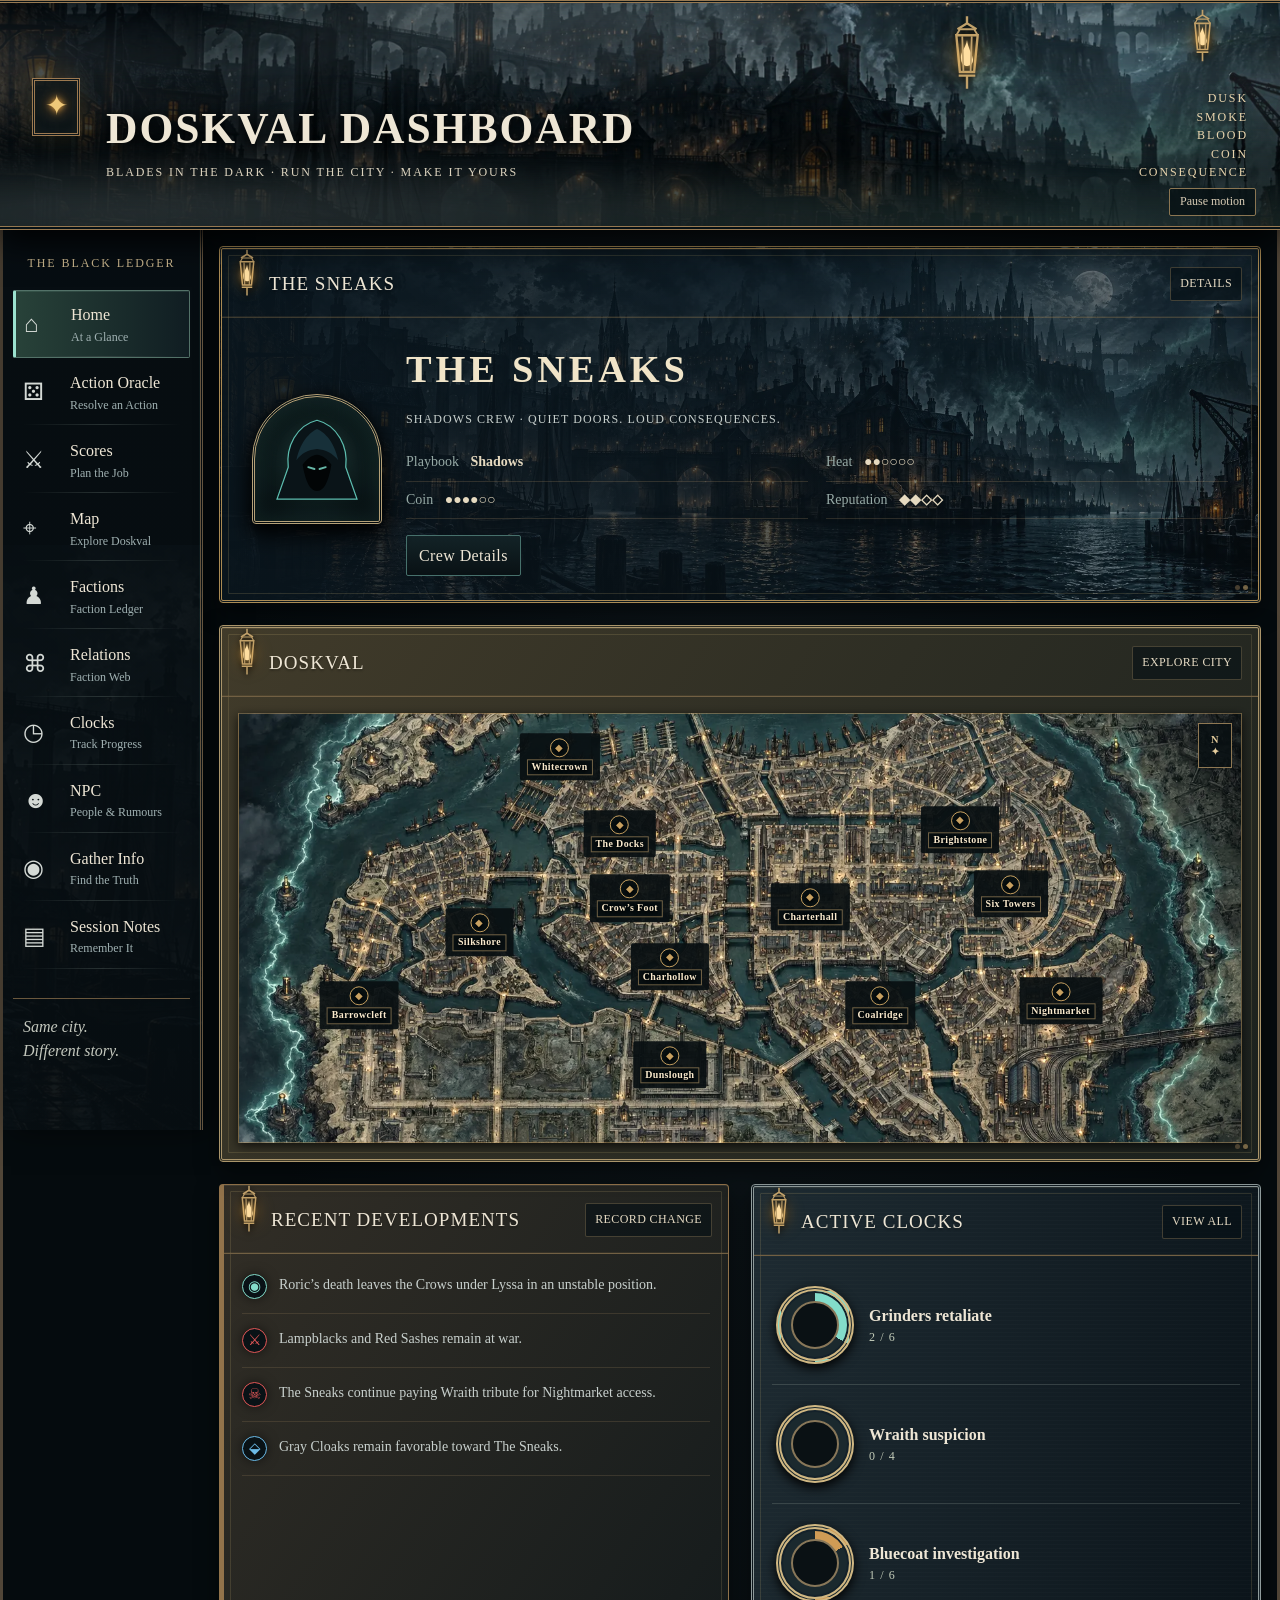
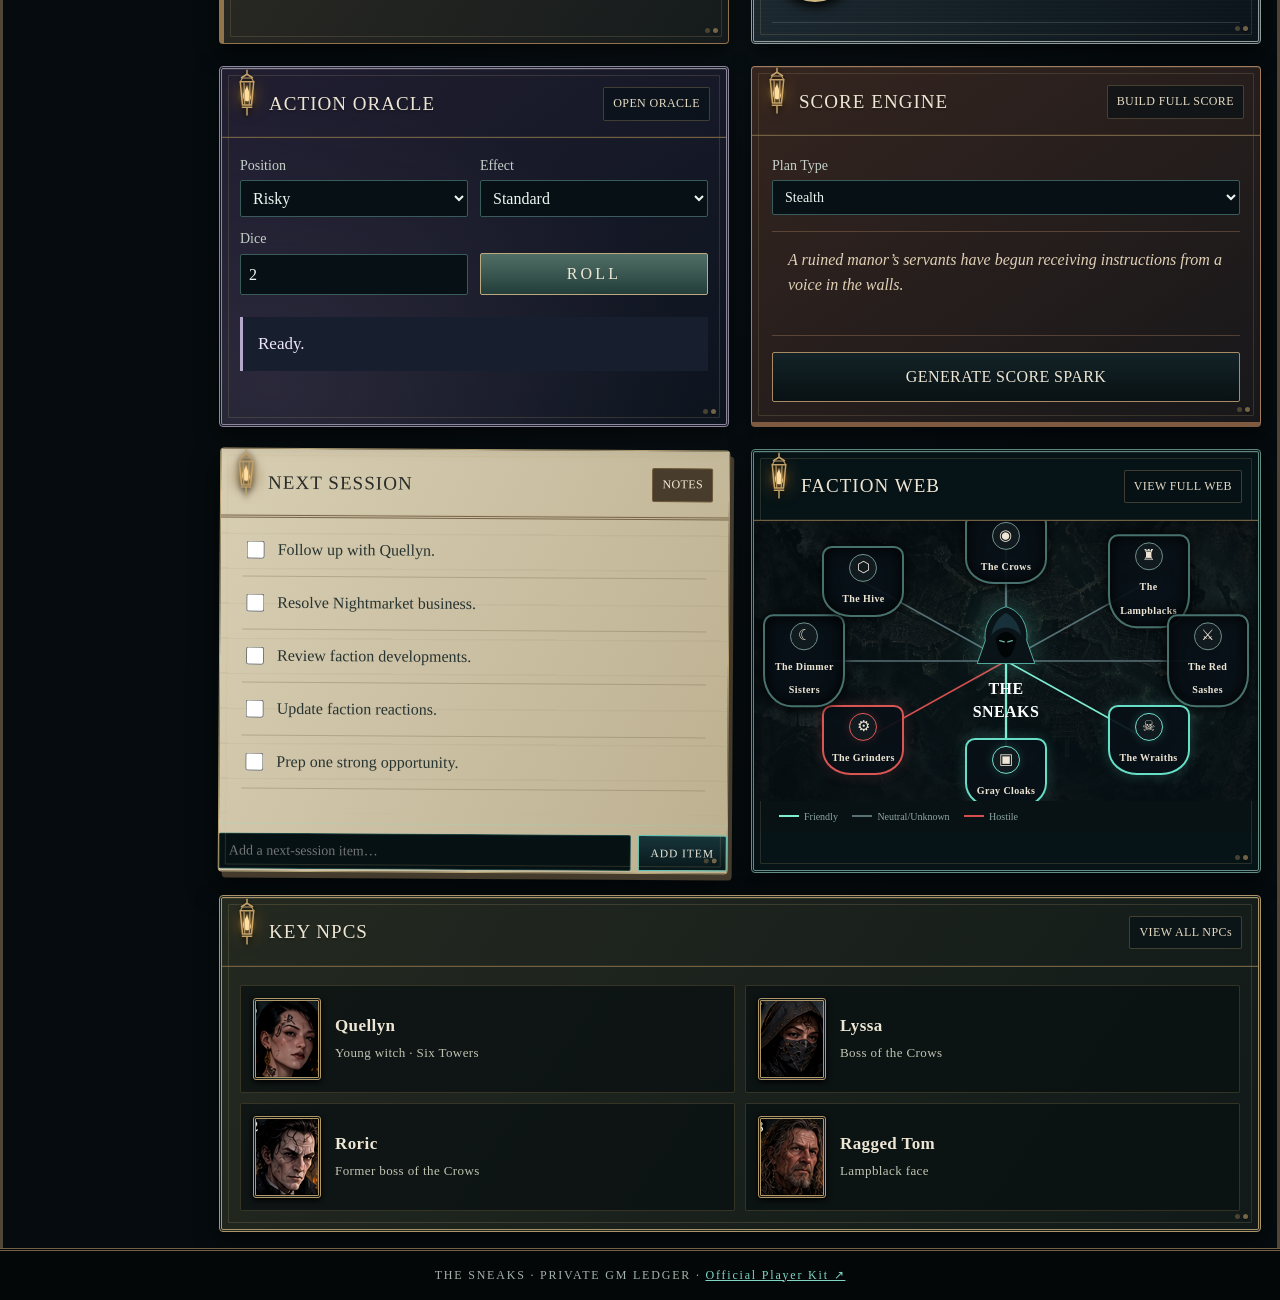
==== commit c8f7b2ff: "Load Home map and NPC label hotfix" ====
--- a/index.html
+++ b/index.html
@@ -20,6 +20,7 @@
 <link rel="stylesheet" href="map-experience.css?v=20260912-mapcanon1">
 <link rel="stylesheet" href="phase1-visual.css?v=20260912-living-city">
 <link rel="stylesheet" href="polish-phase.css?v=20260913-polish2">
+<link rel="stylesheet" href="home-map-hotfix.css?v=20260913-mapfix1">
 </head>
 <body>
 <div class="mist m1"></div><div class="mist m2"></div>
@@ -48,5 +49,6 @@
 <script src="map-experience.js?v=20260912-mapcanon2"></script>
 <script src="phase1-visual.js?v=20260912-living-city"></script>
 <script src="polish-phase.js?v=20260913-polish2"></script>
+<script src="home-map-hotfix.js?v=20260913-mapfix1"></script>
 </body>
 </html>
--- a/home-map-hotfix.css
+++ b/home-map-hotfix.css
@@ -0,0 +1 @@
+.canonicalHomeMap{position:relative;min-height:330px;overflow:hidden;background:url('assets/doskvol-cartography-canon.webp') center/cover no-repeat!important;border:1px solid rgba(189,149,90,.48);box-shadow:inset 0 0 42px #000b}.canonicalHomeMap:after{content:'';position:absolute;inset:0;pointer-events:none;background:radial-gradient(circle at 50% 45%,transparent 32%,rgba(0,0,0,.28) 90%)}.canonicalHomeMap .homeDistrictPin{position:absolute;left:var(--hx);top:var(--hy);z-index:3;transform:translate(-50%,-50%);display:grid;justify-items:center;gap:2px;min-width:0;padding:0;border:0;background:transparent;color:#ead7af;text-shadow:0 2px 4px #000,0 0 4px #000;box-shadow:none}.canonicalHomeMap .homeDistrictPin:hover{transform:translate(-50%,-50%) scale(1.06);box-shadow:none}.canonicalHomeMap .homeDistrictPin span{display:grid;place-items:center;width:19px;height:19px;border:1px solid #c59b57;border-radius:50%;background:#071013e8;color:#c59b57;font-size:.62rem}.canonicalHomeMap .homeDistrictPin b{max-width:92px;padding:2px 4px;border:1px solid rgba(123,105,73,.9);background:#071013e6;color:#eee2cb;font:700 .62rem/1.05 Georgia,serif;white-space:nowrap}.homeMapCompass{position:absolute;right:9px;top:9px;z-index:4;display:grid;place-items:center;width:34px;height:45px;border:1px solid #8c744e;background:#071013d9;color:#dec697;font:700 .65rem/1.1 Georgia,serif}.homeMapCompass:first-line{letter-spacing:.1em}@media(max-width:760px){.canonicalHomeMap{min-height:300px}.canonicalHomeMap .homeDistrictPin b{font-size:.56rem;max-width:80px}.canonicalHomeMap .homeDistrictPin span{width:17px;height:17px}}
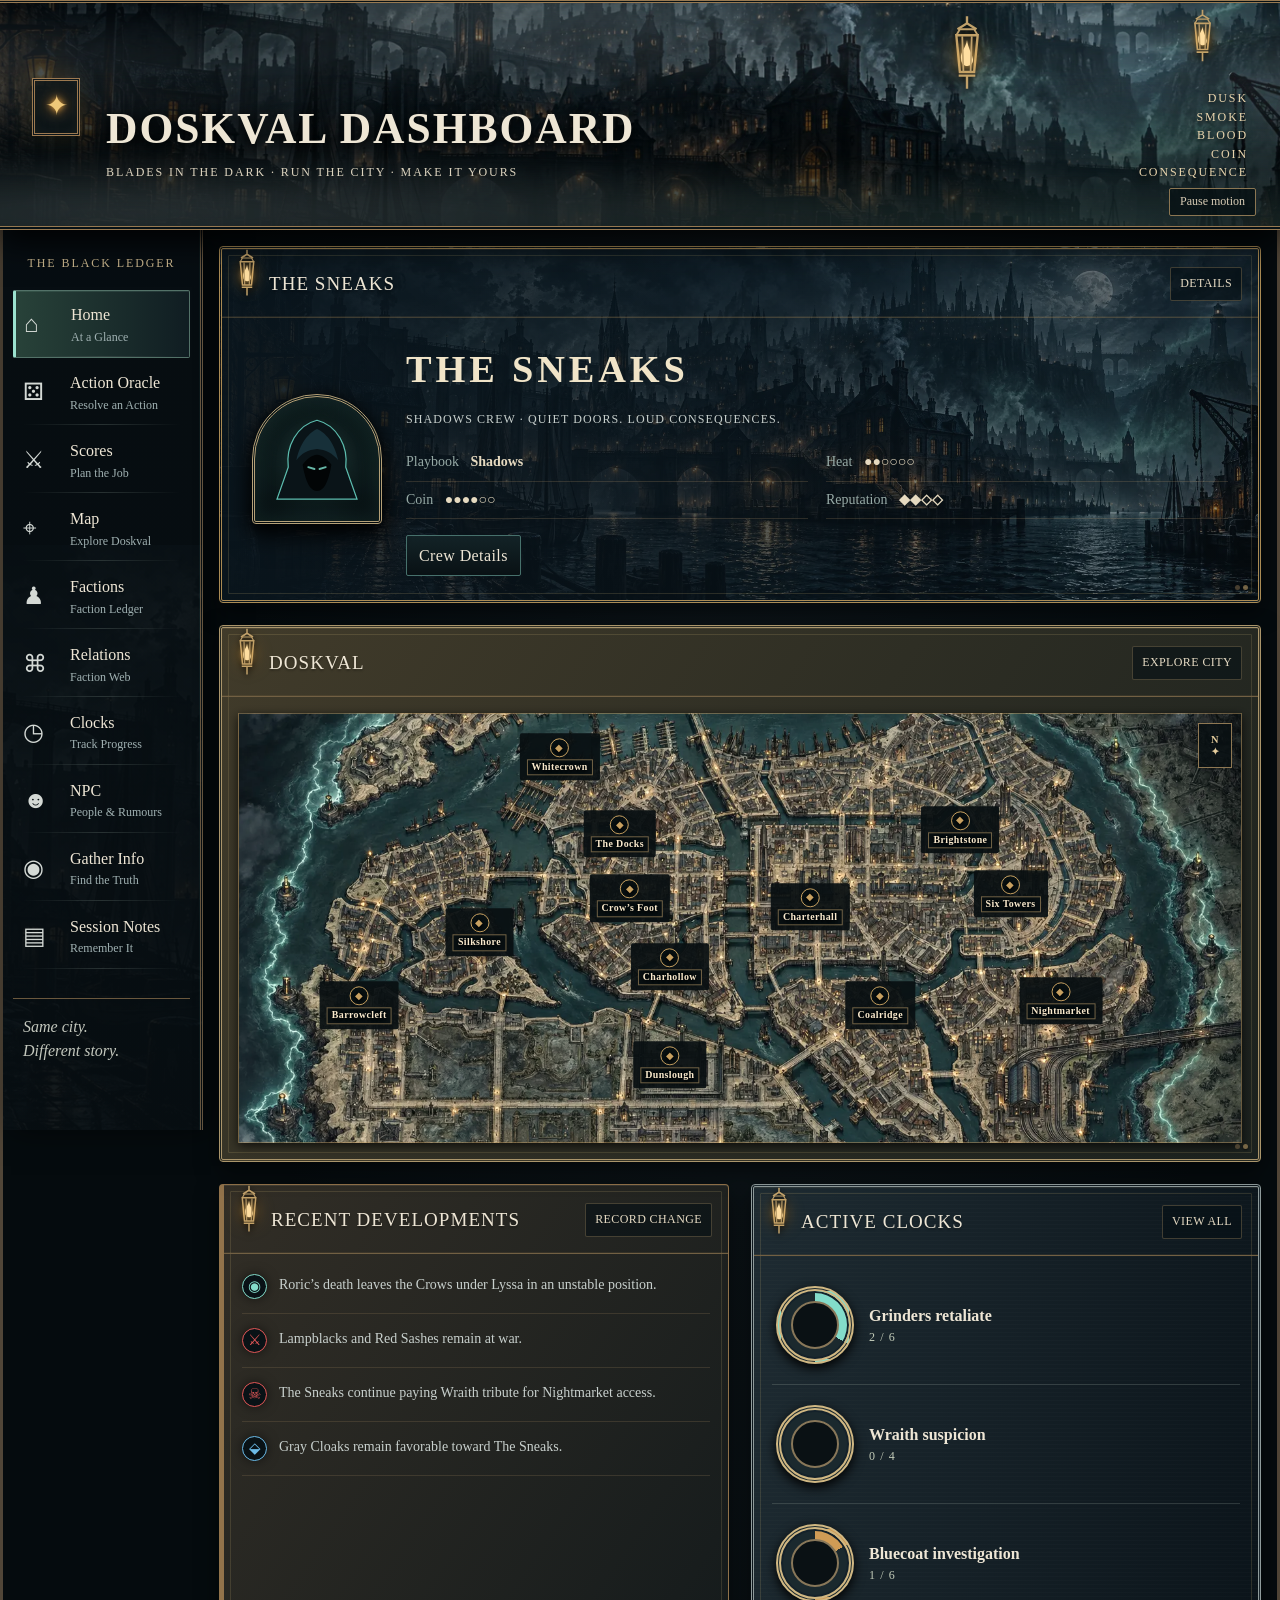
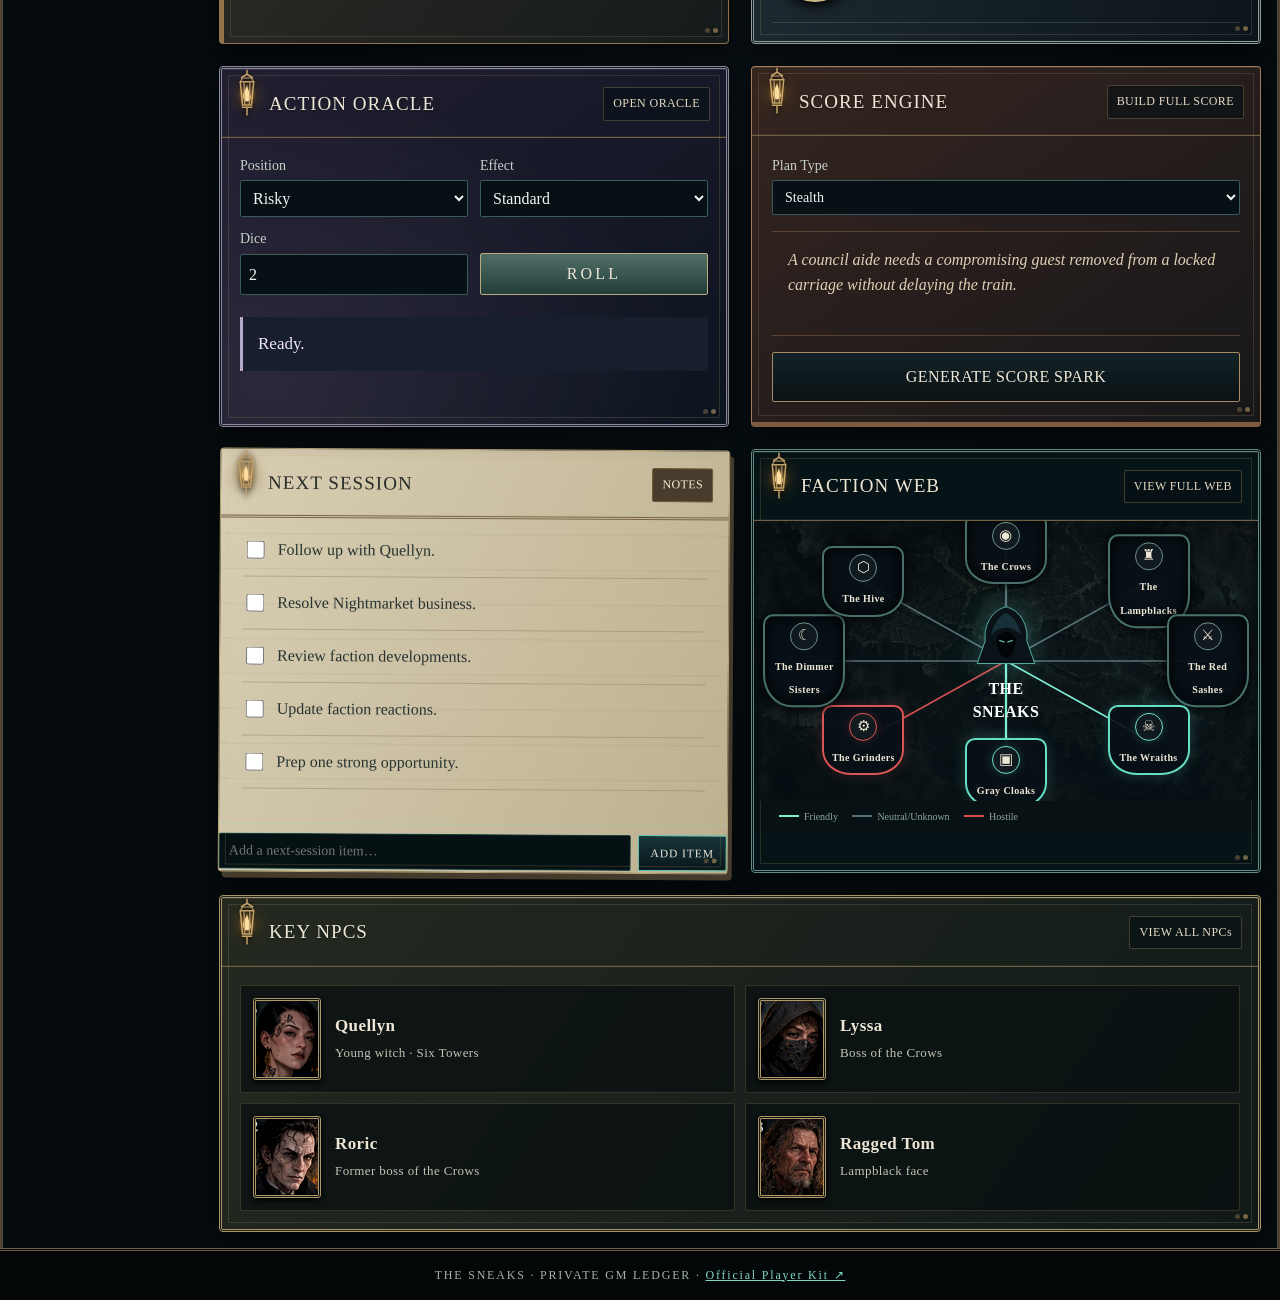
==== commit 2181d772: "Load NPC page title cleanup" ====
--- a/index.html
+++ b/index.html
@@ -50,5 +50,6 @@
 <script src="phase1-visual.js?v=20260912-living-city"></script>
 <script src="polish-phase.js?v=20260913-polish2"></script>
 <script src="home-map-hotfix.js?v=20260913-mapfix1"></script>
+<script src="npc-title-hotfix.js?v=20260913-npctitle1"></script>
 </body>
 </html>
